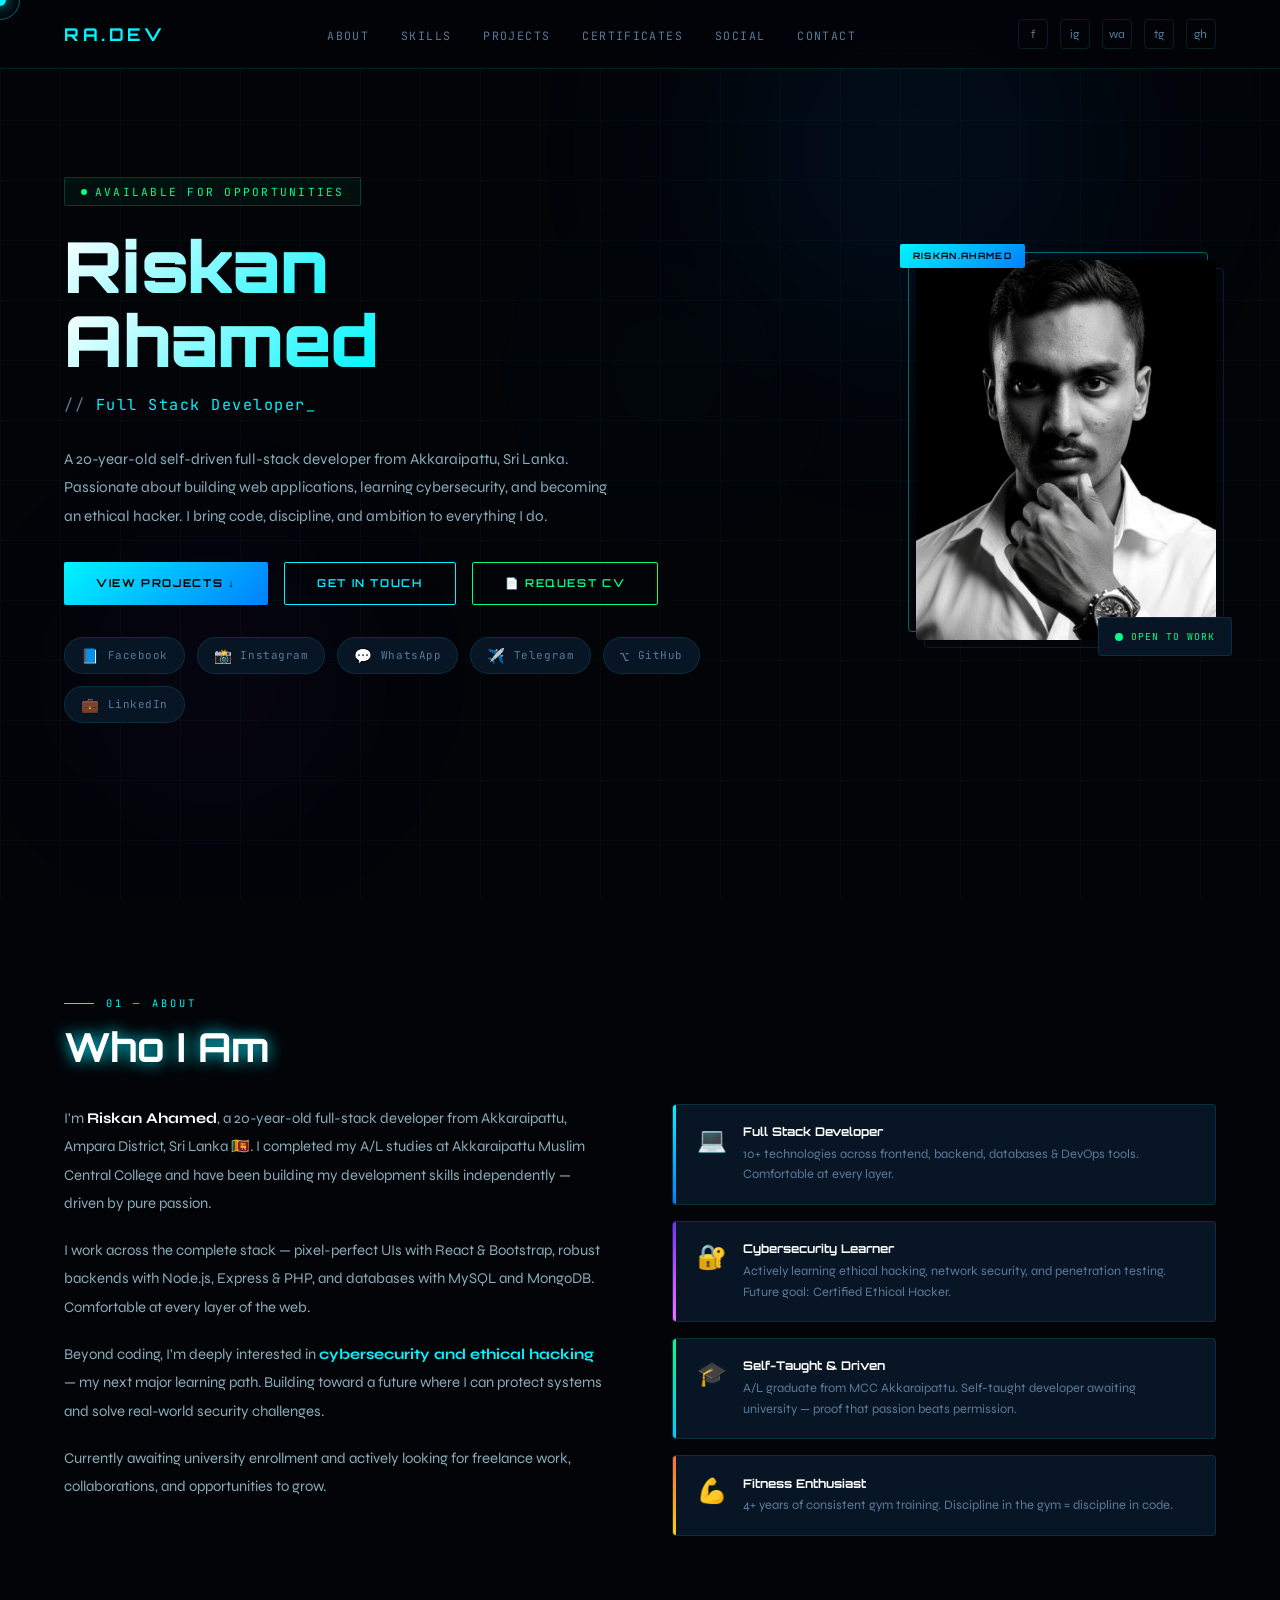
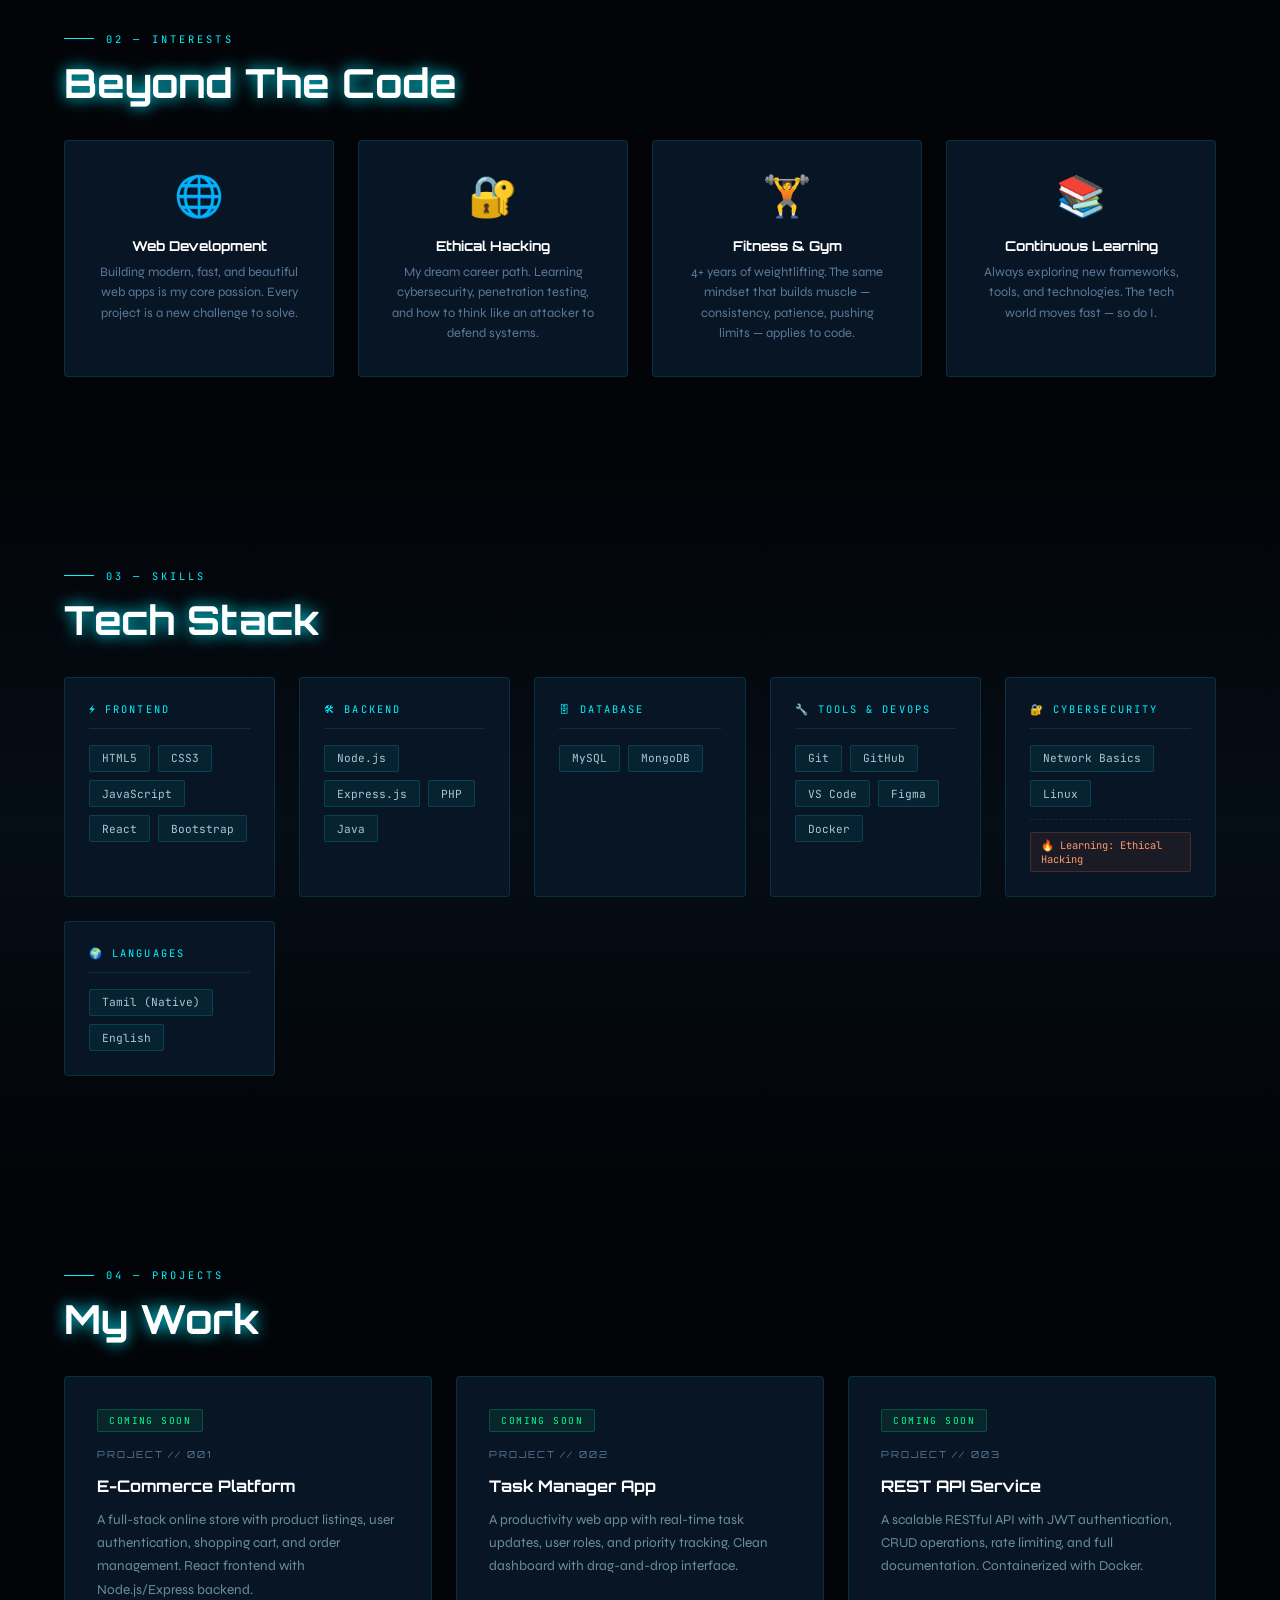
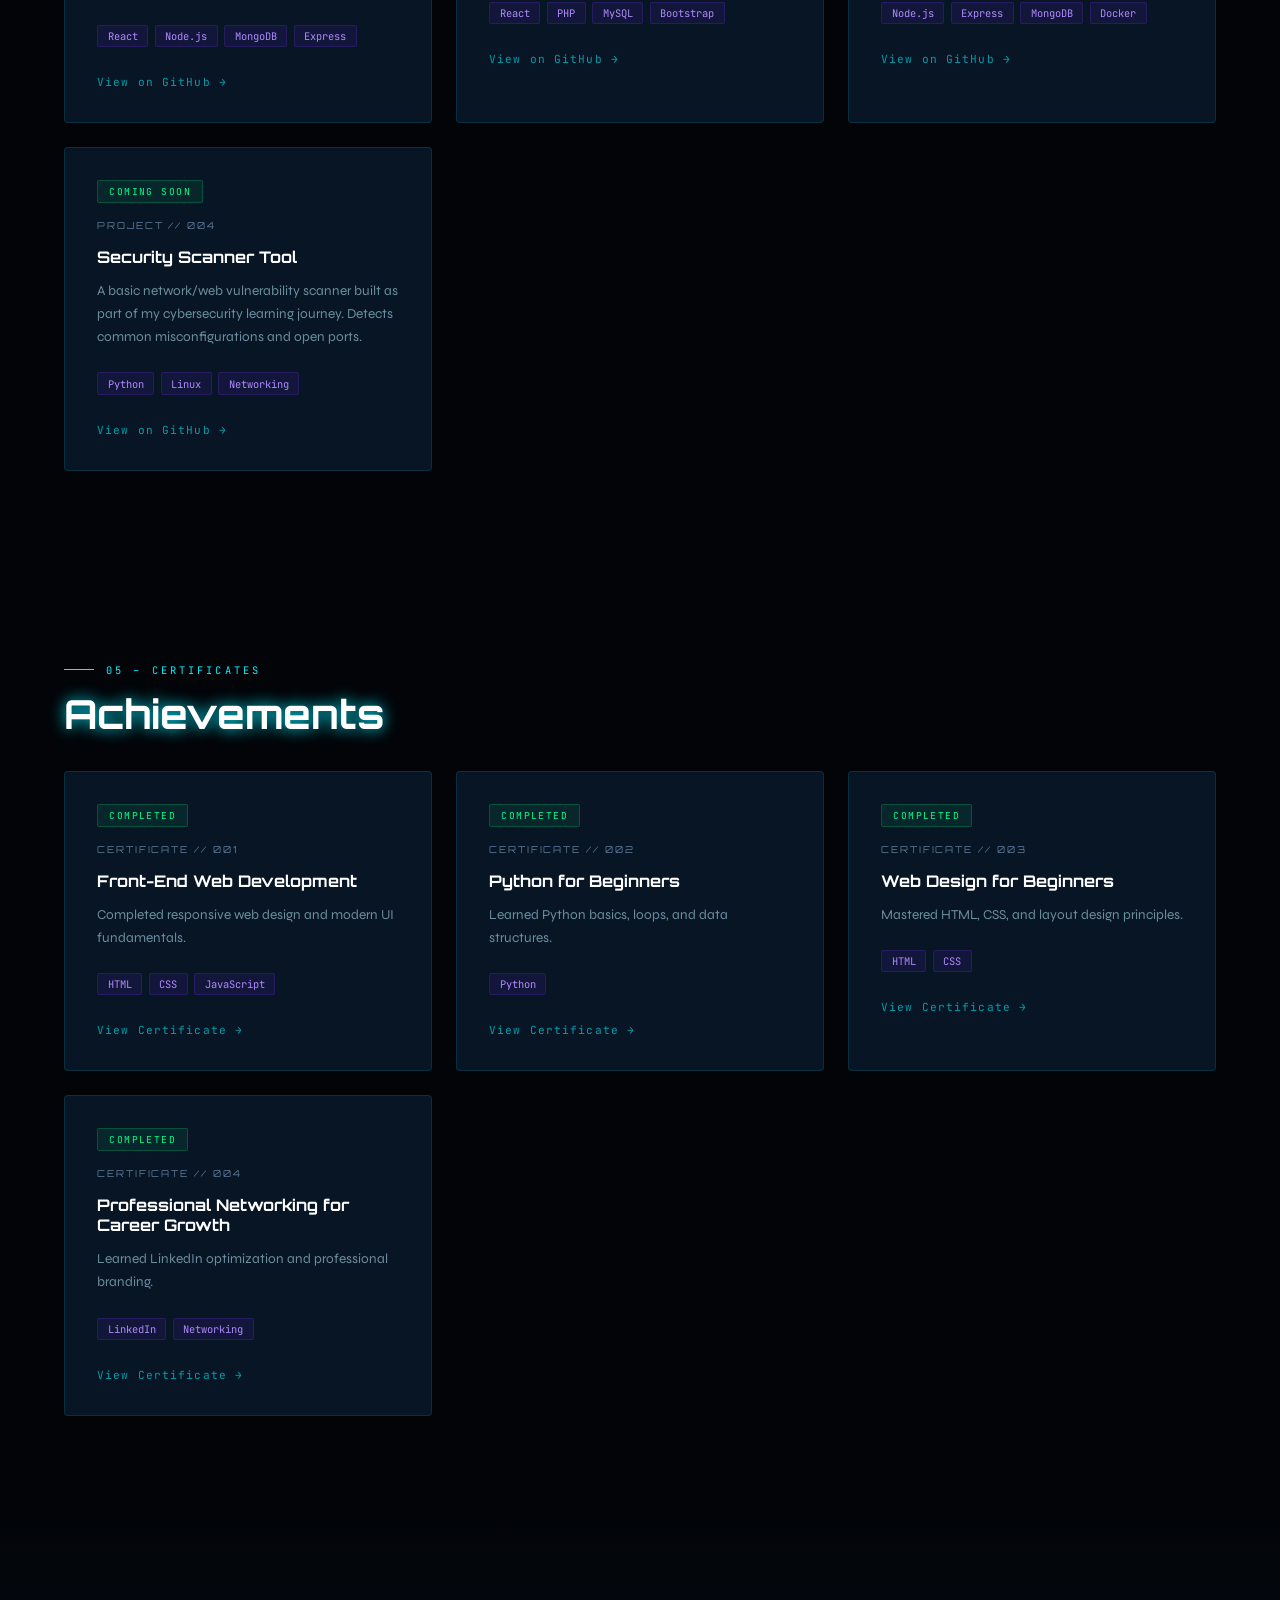
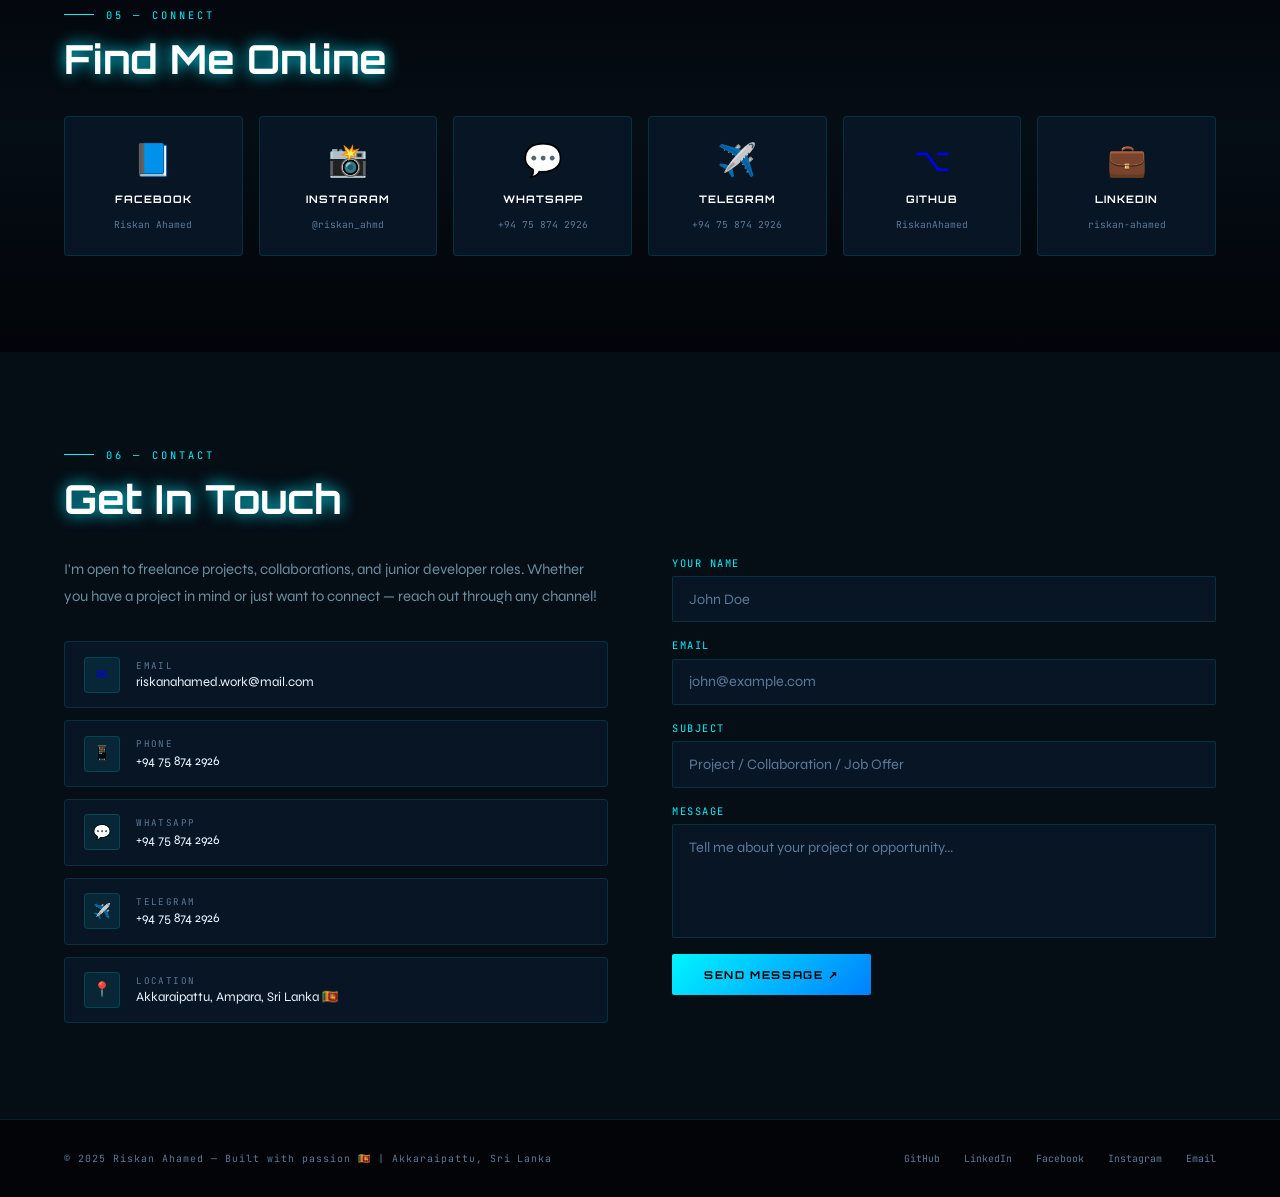
==== index.html @ 85d4217f "Update index.html" ====
<!DOCTYPE html>
<html lang="en">
<head>
  <meta charset="UTF-8" />
  <meta name="viewport" content="width=device-width, initial-scale=1.0" />
  <meta name="description" content="Riskan Ahamed — Junior Full Stack Developer from Akkaraipattu, Sri Lanka. React, Node.js, PHP, MySQL and more." />
  <meta name="keywords" content="Riskan Ahamed, Full Stack Developer, Sri Lanka, React, Node.js, Web Developer, Cybersecurity" />
  <meta property="og:title" content="Riskan Ahamed | Junior Software Developer" />
  <meta property="og:description" content="Full Stack Developer from Sri Lanka passionate about web apps and cybersecurity." />
  <title>Riskan Ahamed | Junior Software Developer</title>
  <link rel="stylesheet" href="style.css" />
</head>
<body>

<div class="cursor" id="cursor"></div>
<div class="cursor-ring" id="cursorRing"></div>

<!-- ── NAV ── -->
<nav>
  <a href="#home" class="nav-logo">RA.DEV</a>
  <ul class="nav-links">
    <li><a href="#about">About</a></li>
    <li><a href="#skills">Skills</a></li>
    <li><a href="#projects">Projects</a></li>
   <li><a href="#certificates">Certificates</a></li>
    <li><a href="#social">Social</a></li>
    <li><a href="#contact">Contact</a></li>
  </ul>
  <div class="nav-social">
    <a href="https://www.facebook.com/share/18Yg5SNTf1/" target="_blank" title="Facebook">f</a>
    <a href="https://www.instagram.com/riskan_ahmd" target="_blank" title="Instagram">ig</a>
    <a href="https://wa.me/94758742926" target="_blank" title="WhatsApp">wa</a>
    <a href="https://t.me/+94758742926" target="_blank" title="Telegram">tg</a>
    <a href="https://github.com/RiskanAhamed" target="_blank" title="GitHub">gh</a>
  </div>
</nav>

<!-- ── HERO ── -->
<section class="hero" id="home">
  <div class="hero-bg-orb orb1"></div>
  <div class="hero-bg-orb orb2"></div>
  <div class="hero-bg-orb orb3"></div>
  <div class="hero-layout">
    <div class="hero-content">
      <div class="hero-tag">Available for opportunities</div>
      <h1>
        <span class="name-line">Riskan</span>
        <span class="name-line">Ahamed</span>
      </h1>
      <p class="hero-role" id="heroRole"></p>
      <p class="hero-bio">
        A 20-year-old self-driven full-stack developer from Akkaraipattu, Sri Lanka.
        Passionate about building web applications, learning cybersecurity, and becoming
        an ethical hacker. I bring code, discipline, and ambition to everything I do.
      </p>
      <div class="hero-cta">
        <a href="#projects" class="btn-primary">View Projects ↓</a>
        <a href="#contact" class="btn-ghost">Get In Touch</a>
        <a href="mailto:riskanahamed.work@mail.com" class="btn-ghost" style="border-color:var(--green);color:var(--green);">📄 Request CV</a>
      </div>
      <div class="hero-socials">
        <a href="https://www.facebook.com/share/18Yg5SNTf1/" target="_blank" class="social-pill"><span class="s-icon">📘</span> Facebook</a>
        <a href="https://www.instagram.com/riskan_ahmd" target="_blank" class="social-pill"><span class="s-icon">📸</span> Instagram</a>
        <a href="https://wa.me/94758742926" target="_blank" class="social-pill"><span class="s-icon">💬</span> WhatsApp</a>
        <a href="https://t.me/+94758742926" target="_blank" class="social-pill"><span class="s-icon">✈️</span> Telegram</a>
        <a href="https://github.com/RiskanAhamed" target="_blank" class="social-pill"><span class="s-icon">⌥</span> GitHub</a>
        <a href="https://www.linkedin.com/in/riskan-ahamed" target="_blank" class="social-pill"><span class="s-icon">💼</span> LinkedIn</a>
      </div>
    </div>
    <div class="hero-photo-wrap">
      <div class="photo-frame">
        <div class="photo-glow"></div>
        <div class="photo-border"></div>
        <div class="photo-border2"></div>
        <div class="photo-tag">RISKAN.AHAMED</div>
        <img src="[data-uri]" alt="Riskan Ahamed" />
        <div class="photo-badge">
          <div class="photo-badge-dot"></div>
          <div class="photo-badge-text">OPEN TO WORK</div>
        </div>
      </div>
    </div>
  </div>
</section>

<!-- ── ABOUT ── -->
<section id="about">
  <div class="section-label">01 — About</div>
  <h2 class="section-title">Who I Am</h2>
  <div class="about-grid">
    <div class="about-text fade-up">
      <p>I'm <strong style="color:#fff;">Riskan Ahamed</strong>, a 20-year-old full-stack developer from Akkaraipattu, Ampara District, Sri Lanka 🇱🇰. I completed my A/L studies at Akkaraipattu Muslim Central College and have been building my development skills independently — driven by pure passion.</p>
      <p>I work across the complete stack — pixel-perfect UIs with React &amp; Bootstrap, robust backends with Node.js, Express &amp; PHP, and databases with MySQL and MongoDB. Comfortable at every layer of the web.</p>
      <p>Beyond coding, I'm deeply interested in <strong style="color:var(--cyan);">cybersecurity and ethical hacking</strong> — my next major learning path. Building toward a future where I can protect systems and solve real-world security challenges.</p>
      <p>Currently awaiting university enrollment and actively looking for freelance work, collaborations, and opportunities to grow.</p>
    </div>
    <div class="about-highlights fade-up">
      <div class="highlight-card cyan">
        <div class="h-icon">💻</div>
        <div>
          <div class="h-title">Full Stack Developer</div>
          <div class="h-desc">10+ technologies across frontend, backend, databases &amp; DevOps tools. Comfortable at every layer.</div>
        </div>
      </div>
      <div class="highlight-card purple">
        <div class="h-icon">🔐</div>
        <div>
          <div class="h-title">Cybersecurity Learner</div>
          <div class="h-desc">Actively learning ethical hacking, network security, and penetration testing. Future goal: Certified Ethical Hacker.</div>
        </div>
      </div>
      <div class="highlight-card green">
        <div class="h-icon">🎓</div>
        <div>
          <div class="h-title">Self-Taught &amp; Driven</div>
          <div class="h-desc">A/L graduate from MCC Akkaraipattu. Self-taught developer awaiting university — proof that passion beats permission.</div>
        </div>
      </div>
      <div class="highlight-card orange">
        <div class="h-icon">💪</div>
        <div>
          <div class="h-title">Fitness Enthusiast</div>
          <div class="h-desc">4+ years of consistent gym training. Discipline in the gym = discipline in code.</div>
        </div>
      </div>
    </div>
  </div>
</section>

<!-- ── INTERESTS ── -->
<section id="interests" style="padding-top:0;">
  <div class="section-label">02 — Interests</div>
  <h2 class="section-title">Beyond The Code</h2>
  <div class="interests-grid">
    <div class="interest-card fade-up">
      <span class="interest-icon">🌐</span>
      <div class="interest-title">Web Development</div>
      <div class="interest-desc">Building modern, fast, and beautiful web apps is my core passion. Every project is a new challenge to solve.</div>
    </div>
    <div class="interest-card fade-up">
      <span class="interest-icon">🔐</span>
      <div class="interest-title">Ethical Hacking</div>
      <div class="interest-desc">My dream career path. Learning cybersecurity, penetration testing, and how to think like an attacker to defend systems.</div>
    </div>
    <div class="interest-card fade-up">
      <span class="interest-icon">🏋️</span>
      <div class="interest-title">Fitness &amp; Gym</div>
      <div class="interest-desc">4+ years of weightlifting. The same mindset that builds muscle — consistency, patience, pushing limits — applies to code.</div>
    </div>
    <div class="interest-card fade-up">
      <span class="interest-icon">📚</span>
      <div class="interest-title">Continuous Learning</div>
      <div class="interest-desc">Always exploring new frameworks, tools, and technologies. The tech world moves fast — so do I.</div>
    </div>
  </div>
</section>

<!-- ── SKILLS ── -->
<section id="skills" class="skills-bg">
  <div class="section-label">03 — Skills</div>
  <h2 class="section-title">Tech Stack</h2>
  <div class="skills-grid">
    <div class="skill-category fade-up">
      <div class="skill-cat-title">⚡ Frontend</div>
      <div class="skill-tags">
        <span class="skill-tag">HTML5</span><span class="skill-tag">CSS3</span>
        <span class="skill-tag">JavaScript</span><span class="skill-tag">React</span>
        <span class="skill-tag">Bootstrap</span>
      </div>
    </div>
    <div class="skill-category fade-up">
      <div class="skill-cat-title">🛠 Backend</div>
      <div class="skill-tags">
        <span class="skill-tag">Node.js</span><span class="skill-tag">Express.js</span>
        <span class="skill-tag">PHP</span><span class="skill-tag">Java</span>
      </div>
    </div>
    <div class="skill-category fade-up">
      <div class="skill-cat-title">🗄 Database</div>
      <div class="skill-tags">
        <span class="skill-tag">MySQL</span><span class="skill-tag">MongoDB</span>
      </div>
    </div>
    <div class="skill-category fade-up">
      <div class="skill-cat-title">🔧 Tools &amp; DevOps</div>
      <div class="skill-tags">
        <span class="skill-tag">Git</span><span class="skill-tag">GitHub</span>
        <span class="skill-tag">VS Code</span><span class="skill-tag">Figma</span>
        <span class="skill-tag">Docker</span>
      </div>
    </div>
    <div class="skill-category fade-up">
      <div class="skill-cat-title">🔐 Cybersecurity</div>
      <div class="skill-tags">
        <span class="skill-tag">Network Basics</span><span class="skill-tag">Linux</span>
      </div>
      <div class="skill-learning">
        <span class="learning-tag">🔥 Learning: Ethical Hacking</span>
      </div>
    </div>
    <div class="skill-category fade-up">
      <div class="skill-cat-title">🌍 Languages</div>
      <div class="skill-tags">
        <span class="skill-tag">Tamil (Native)</span>
        <span class="skill-tag">English</span>
      </div>
    </div>
  </div>
</section>

<!-- ── PROJECTS ── -->
<section id="projects">
  <div class="section-label">04 — Projects</div>
  <h2 class="section-title">My Work</h2>
  <div class="projects-grid">
    <div class="project-card fade-up">
      <div class="coming-badge">COMING SOON</div>
      <div class="project-num">PROJECT // 001</div>
      <div class="project-title">E-Commerce Platform</div>
      <p class="project-desc">A full-stack online store with product listings, user authentication, shopping cart, and order management. React frontend with Node.js/Express backend.</p>
      <div class="project-stack">
        <span class="stack-tag">React</span><span class="stack-tag">Node.js</span>
        <span class="stack-tag">MongoDB</span><span class="stack-tag">Express</span>
      </div>
      <a href="https://github.com/RiskanAhamed" class="project-link" target="_blank">View on GitHub →</a>
    </div>
    <div class="project-card fade-up">
      <div class="coming-badge">COMING SOON</div>
      <div class="project-num">PROJECT // 002</div>
      <div class="project-title">Task Manager App</div>
      <p class="project-desc">A productivity web app with real-time task updates, user roles, and priority tracking. Clean dashboard with drag-and-drop interface.</p>
      <div class="project-stack">
        <span class="stack-tag">React</span><span class="stack-tag">PHP</span>
        <span class="stack-tag">MySQL</span><span class="stack-tag">Bootstrap</span>
      </div>
      <a href="https://github.com/RiskanAhamed" class="project-link" target="_blank">View on GitHub →</a>
    </div>
    <div class="project-card fade-up">
      <div class="coming-badge">COMING SOON</div>
      <div class="project-num">PROJECT // 003</div>
      <div class="project-title">REST API Service</div>
      <p class="project-desc">A scalable RESTful API with JWT authentication, CRUD operations, rate limiting, and full documentation. Containerized with Docker.</p>
      <div class="project-stack">
        <span class="stack-tag">Node.js</span><span class="stack-tag">Express</span>
        <span class="stack-tag">MongoDB</span><span class="stack-tag">Docker</span>
      </div>
      <a href="https://github.com/RiskanAhamed" class="project-link" target="_blank">View on GitHub →</a>
    </div>
    <div class="project-card fade-up">
      <div class="coming-badge">COMING SOON</div>
      <div class="project-num">PROJECT // 004</div>
      <div class="project-title">Security Scanner Tool</div>
      <p class="project-desc">A basic network/web vulnerability scanner built as part of my cybersecurity learning journey. Detects common misconfigurations and open ports.</p>
      <div class="project-stack">
        <span class="stack-tag">Python</span><span class="stack-tag">Linux</span>
        <span class="stack-tag">Networking</span>
      </div>
      <a href="https://github.com/RiskanAhamed" class="project-link" target="_blank">View on GitHub →</a>
    </div>
  </div>
</section>

<!-- CERTIFICATES -->
<section id="certificates">
  <div class="section-label">05 – Certificates</div>
  <h2 class="section-title">Achievements</h2>

  <div class="projects-grid">
    <div class="project-card fade-up">
      <div class="coming-badge">COMPLETED</div>
      <div class="project-num">CERTIFICATE // 001</div>
      <div class="project-title">Front-End Web Development</div>
      <p class="project-desc">Completed responsive web design and modern UI fundamentals.</p>
      <div class="project-stack">
        <span class="stack-tag">HTML</span>
        <span class="stack-tag">CSS</span>
        <span class="stack-tag">JavaScript</span>
      </div>
      <a href="certificates/Front-End_Web_Development_E-Certificate_page-0001.jpg" class="project-link" target="_blank">View Certificate →</a>
    </div>

    <div class="project-card fade-up">
      <div class="coming-badge">COMPLETED</div>
      <div class="project-num">CERTIFICATE // 002</div>
      <div class="project-title">Python for Beginners</div>
      <p class="project-desc">Learned Python basics, loops, and data structures.</p>
      <div class="project-stack">
        <span class="stack-tag">Python</span>
      </div>
      <a href="certificates/Python_for_Beginners_E-Certificate_page-0001.jpg" class="project-link" target="_blank">View Certificate →</a>
    </div>

    <div class="project-card fade-up">
      <div class="coming-badge">COMPLETED</div>
      <div class="project-num">CERTIFICATE // 003</div>
      <div class="project-title">Web Design for Beginners</div>
      <p class="project-desc">Mastered HTML, CSS, and layout design principles.</p>
      <div class="project-stack">
        <span class="stack-tag">HTML</span>
        <span class="stack-tag">CSS</span>
      </div>
      <a href="certificates/Web_Design_for_Beginners_E-Certificate_page-0001.jpg" class="project-link" target="_blank">View Certificate →</a>
    </div>

    <div class="project-card fade-up">
      <div class="coming-badge">COMPLETED</div>
      <div class="project-num">CERTIFICATE // 004</div>
      <div class="project-title">Professional Networking for Career Growth</div>
      <p class="project-desc">Learned LinkedIn optimization and professional branding.</p>
      <div class="project-stack">
        <span class="stack-tag">LinkedIn</span>
        <span class="stack-tag">Networking</span>
      </div>
  <a href="certificates/Professional Networking for Career Growth (1)_page-0001.jpg" target="_blank" class="project-link">View Certificate →</a>
    </div>
  </div>
</section>

<!-- ── SOCIAL ── -->
<section id="social" class="skills-bg">
  <div class="section-label">05 — Connect</div>
  <h2 class="section-title">Find Me Online</h2>
  <div class="social-section-grid">
    <a href="https://www.facebook.com/share/18Yg5SNTf1/" target="_blank" class="social-big-card fb fade-up">
      <div class="s-big-icon">📘</div>
      <div class="s-name">FACEBOOK</div>
      <div class="s-handle">Riskan Ahamed</div>
    </a>
    <a href="https://www.instagram.com/riskan_ahmd" target="_blank" class="social-big-card ig fade-up">
      <div class="s-big-icon">📸</div>
      <div class="s-name">INSTAGRAM</div>
      <div class="s-handle">@riskan_ahmd</div>
    </a>
    <a href="https://wa.me/94758742926" target="_blank" class="social-big-card wa fade-up">
      <div class="s-big-icon">💬</div>
      <div class="s-name">WHATSAPP</div>
      <div class="s-handle">+94 75 874 2926</div>
    </a>
    <a href="https://t.me/+94758742926" target="_blank" class="social-big-card tg fade-up">
      <div class="s-big-icon">✈️</div>
      <div class="s-name">TELEGRAM</div>
      <div class="s-handle">+94 75 874 2926</div>
    </a>
    <a href="https://github.com/RiskanAhamed" target="_blank" class="social-big-card gh fade-up">
      <div class="s-big-icon">⌥</div>
      <div class="s-name">GITHUB</div>
      <div class="s-handle">RiskanAhamed</div>
    </a>
    <a href="https://www.linkedin.com/in/riskan-ahamed" target="_blank" class="social-big-card li fade-up">
      <div class="s-big-icon">💼</div>
      <div class="s-name">LINKEDIN</div>
      <div class="s-handle">riskan-ahamed</div>
    </a>
  </div>
</section>

<!-- ── CONTACT ── -->
<section id="contact" class="contact-bg">
  <div class="section-label">06 — Contact</div>
  <h2 class="section-title">Get In Touch</h2>
  <div class="contact-grid">
    <div class="contact-info">
      <p>I'm open to freelance projects, collaborations, and junior developer roles. Whether you have a project in mind or just want to connect — reach out through any channel!</p>
      <div class="contact-items">
        <a href="mailto:riskanahamed.work@mail.com" class="contact-item">
          <div class="contact-icon">✉</div>
          <div class="contact-detail">
            <div class="contact-label">Email</div>
            <div class="contact-value">riskanahamed.work@mail.com</div>
          </div>
        </a>
        <a href="tel:+94758742926" class="contact-item">
          <div class="contact-icon">📱</div>
          <div class="contact-detail">
            <div class="contact-label">Phone</div>
            <div class="contact-value">+94 75 874 2926</div>
          </div>
        </a>
        <a href="https://wa.me/94758742926" target="_blank" class="contact-item">
          <div class="contact-icon">💬</div>
          <div class="contact-detail">
            <div class="contact-label">WhatsApp</div>
            <div class="contact-value">+94 75 874 2926</div>
          </div>
        </a>
        <a href="https://t.me/+94758742926" target="_blank" class="contact-item">
          <div class="contact-icon">✈️</div>
          <div class="contact-detail">
            <div class="contact-label">Telegram</div>
            <div class="contact-value">+94 75 874 2926</div>
          </div>
        </a>
        <div class="contact-item" style="cursor:default;">
          <div class="contact-icon">📍</div>
          <div class="contact-detail">
            <div class="contact-label">Location</div>
            <div class="contact-value">Akkaraipattu, Ampara, Sri Lanka 🇱🇰</div>
          </div>
        </div>
      </div>
    </div>
    <div>
      <div class="contact-form">
        <div class="form-group">
          <label class="form-label">Your Name</label>
          <input class="form-input" type="text" placeholder="John Doe" />
        </div>
        <div class="form-group">
          <label class="form-label">Email</label>
          <input class="form-input" type="email" placeholder="john@example.com" />
        </div>
        <div class="form-group">
          <label class="form-label">Subject</label>
          <input class="form-input" type="text" placeholder="Project / Collaboration / Job Offer" />
        </div>
        <div class="form-group">
          <label class="form-label">Message</label>
          <textarea class="form-textarea" rows="5" placeholder="Tell me about your project or opportunity..."></textarea>
        </div>
        <a href="mailto:riskanahamed.work@mail.com" class="btn-primary" style="width:fit-content;">Send Message ↗</a>
      </div>
    </div>
  </div>
</section>

<footer>
  <p>© 2025 Riskan Ahamed — Built with passion 🇱🇰 | Akkaraipattu, Sri Lanka</p>
  <div class="footer-links">
    <a href="https://github.com/RiskanAhamed" target="_blank">GitHub</a>
    <a href="https://www.linkedin.com/in/riskan-ahamed" target="_blank">LinkedIn</a>
    <a href="https://www.facebook.com/share/18Yg5SNTf1/" target="_blank">Facebook</a>
    <a href="https://www.instagram.com/riskan_ahmd" target="_blank">Instagram</a>
    <a href="mailto:riskanahamed.work@mail.com">Email</a>
  </div>
</footer>

<script src="script.js"></script>
</body>
</html>
---- style.css ----
@import url('https://fonts.googleapis.com/css2?family=Orbitron:wght@400;600;700;900&family=Syne:wght@300;400;500;600&family=JetBrains+Mono:wght@300;400;500&display=swap');

:root {
  --bg: #020408;
  --bg2: #050d15;
  --surface: #081525;
  --surface2: #0c1e30;
  --cyan: #00f5ff;
  --blue: #0080ff;
  --purple: #7b2fff;
  --green: #00ff88;
  --orange: #ff6b35;
  --text: #e8f4ff;
  --muted: #5a7a9a;
  --border: rgba(0,245,255,0.12);
  --glow: 0 0 30px rgba(0,245,255,0.15);
}

*, *::before, *::after { margin: 0; padding: 0; box-sizing: border-box; }
html { scroll-behavior: smooth; }
body {
  background: var(--bg);
  color: var(--text);
  font-family: 'Syne', sans-serif;
  overflow-x: hidden;
  cursor: none;
}

/* ── CURSOR ── */
.cursor {
  position: fixed; width: 12px; height: 12px;
  background: var(--cyan); border-radius: 50%;
  pointer-events: none; z-index: 9999;
  transform: translate(-50%,-50%);
  box-shadow: 0 0 15px var(--cyan);
  transition: transform 0.1s;
}
.cursor-ring {
  position: fixed; width: 40px; height: 40px;
  border: 1px solid rgba(0,245,255,0.4); border-radius: 50%;
  pointer-events: none; z-index: 9998;
  transform: translate(-50%,-50%);
  transition: all 0.15s ease;
}

/* ── GRID BACKGROUND ── */
body::before {
  content: ''; position: fixed; inset: 0;
  background-image:
    linear-gradient(rgba(0,245,255,0.03) 1px, transparent 1px),
    linear-gradient(90deg, rgba(0,245,255,0.03) 1px, transparent 1px);
  background-size: 60px 60px;
  pointer-events: none; z-index: 0;
}

/* ── NAV ── */
nav {
  position: fixed; top: 0; left: 0; right: 0; z-index: 100;
  display: flex; justify-content: space-between; align-items: center;
  padding: 1.2rem 4rem;
  background: rgba(2,4,8,0.9);
  backdrop-filter: blur(20px);
  border-bottom: 1px solid var(--border);
}
.nav-logo {
  font-family: 'Orbitron', monospace; font-size: 1.1rem; font-weight: 700;
  color: var(--cyan); letter-spacing: 0.2em; text-decoration: none;
}
.nav-links { display: flex; gap: 2rem; list-style: none; }
.nav-links a {
  font-family: 'JetBrains Mono', monospace; font-size: 0.72rem;
  color: var(--muted); text-decoration: none;
  letter-spacing: 0.12em; text-transform: uppercase;
  transition: color 0.3s; position: relative;
}
.nav-links a::after {
  content: ''; position: absolute; bottom: -4px; left: 0;
  width: 0; height: 1px; background: var(--cyan); transition: width 0.3s;
}
.nav-links a:hover { color: var(--cyan); }
.nav-links a:hover::after { width: 100%; }
.nav-social { display: flex; gap: 0.75rem; align-items: center; }
.nav-social a {
  width: 30px; height: 30px; border: 1px solid var(--border); border-radius: 4px;
  display: flex; align-items: center; justify-content: center;
  text-decoration: none; font-size: 0.75rem; color: var(--muted); transition: all 0.3s;
}
.nav-social a:hover {
  border-color: var(--cyan); color: var(--cyan);
  box-shadow: 0 0 12px rgba(0,245,255,0.2);
}

/* ── HERO ── */
.hero {
  min-height: 100vh; display: flex; align-items: center;
  padding: 0 4rem; position: relative; overflow: hidden;
}
.hero-bg-orb {
  position: absolute; border-radius: 50%;
  filter: blur(80px); pointer-events: none;
}
.orb1 {
  width: 600px; height: 600px;
  background: radial-gradient(circle, rgba(0,128,255,0.1), transparent 70%);
  top: -150px; right: 5%; animation: orbFloat 8s ease-in-out infinite;
}
.orb2 {
  width: 350px; height: 350px;
  background: radial-gradient(circle, rgba(123,47,255,0.08), transparent 70%);
  bottom: 5%; left: 3%; animation: orbFloat 10s ease-in-out infinite reverse;
}
.orb3 {
  width: 200px; height: 200px;
  background: radial-gradient(circle, rgba(0,245,255,0.06), transparent 70%);
  top: 30%; right: 40%; animation: orbFloat 12s ease-in-out infinite;
}
@keyframes orbFloat {
  0%, 100% { transform: translateY(0); }
  50% { transform: translateY(-30px); }
}
.hero-layout {
  display: grid; grid-template-columns: 1fr auto;
  gap: 4rem; align-items: center; width: 100%; position: relative; z-index: 1;
}
.hero-content { max-width: 680px; }
.hero-tag {
  display: inline-flex; align-items: center; gap: 0.5rem;
  font-family: 'JetBrains Mono', monospace; font-size: 0.7rem;
  color: var(--green); letter-spacing: 0.2em; text-transform: uppercase;
  margin-bottom: 1.5rem; padding: 0.4rem 1rem;
  border: 1px solid rgba(0,255,136,0.2); border-radius: 2px;
  background: rgba(0,255,136,0.05);
}
.hero-tag::before {
  content: ''; width: 6px; height: 6px;
  background: var(--green); border-radius: 50%;
  animation: blink 1.5s infinite;
}
@keyframes blink { 0%, 100% { opacity: 1; } 50% { opacity: 0; } }
.hero h1 {
  font-family: 'Orbitron', monospace;
  font-size: clamp(2.5rem, 5.5vw, 4.5rem);
  font-weight: 900; line-height: 1.05; margin-bottom: 0.5rem;
}
.hero h1 .name-line {
  display: block;
  background: linear-gradient(135deg, #fff 0%, var(--cyan) 50%, var(--blue) 100%);
  -webkit-background-clip: text; -webkit-text-fill-color: transparent;
  background-clip: text;
}
.hero-role {
  font-family: 'JetBrains Mono', monospace; font-size: 0.95rem;
  color: var(--cyan); margin: 1rem 0 1.8rem;
  letter-spacing: 0.1em; min-height: 1.5em;
}
.hero-bio {
  font-size: 0.95rem; line-height: 1.85; color: #8aabb8;
  max-width: 560px; margin-bottom: 2rem;
}
.hero-cta { display: flex; gap: 1rem; flex-wrap: wrap; margin-bottom: 2rem; }

/* ── BUTTONS ── */
.btn-primary {
  display: inline-flex; align-items: center; gap: 0.5rem;
  padding: 0.85rem 2rem;
  background: linear-gradient(135deg, var(--cyan), var(--blue));
  color: #000; font-family: 'Orbitron', monospace;
  font-size: 0.68rem; font-weight: 700;
  letter-spacing: 0.15em; text-transform: uppercase;
  text-decoration: none; border-radius: 2px;
  transition: all 0.3s; border: none; cursor: none;
}
.btn-primary:hover {
  box-shadow: 0 0 40px rgba(0,245,255,0.4); transform: translateY(-2px);
}
.btn-ghost {
  display: inline-flex; align-items: center; gap: 0.5rem;
  padding: 0.85rem 2rem; background: transparent;
  color: var(--cyan); font-family: 'Orbitron', monospace;
  font-size: 0.68rem; font-weight: 600;
  letter-spacing: 0.15em; text-transform: uppercase;
  text-decoration: none; border: 1px solid var(--cyan);
  border-radius: 2px; transition: all 0.3s;
}
.btn-ghost:hover {
  background: rgba(0,245,255,0.08);
  box-shadow: 0 0 25px rgba(0,245,255,0.2); transform: translateY(-2px);
}

/* ── SOCIAL PILLS ── */
.hero-socials { display: flex; gap: 0.75rem; flex-wrap: wrap; }
.social-pill {
  display: inline-flex; align-items: center; gap: 0.5rem;
  padding: 0.5rem 1rem; background: var(--surface);
  border: 1px solid var(--border); border-radius: 20px;
  text-decoration: none; font-family: 'JetBrains Mono', monospace;
  font-size: 0.68rem; color: var(--muted);
  transition: all 0.3s; letter-spacing: 0.05em;
}
.social-pill:hover {
  border-color: var(--cyan); color: var(--cyan);
  transform: translateY(-2px); box-shadow: 0 8px 25px rgba(0,245,255,0.1);
}
.social-pill .s-icon { font-size: 0.9rem; }

/* ── PHOTO ── */
.hero-photo-wrap { position: relative; flex-shrink: 0; }
.photo-frame { position: relative; width: 300px; height: 380px; }
.photo-frame img {
  width: 100%; height: 100%; object-fit: cover; object-position: top;
  border-radius: 4px; position: relative; z-index: 2;
  filter: contrast(1.05) brightness(1.02);
}
.photo-border {
  position: absolute; top: -8px; left: -8px; right: 8px; bottom: 8px;
  border: 1px solid var(--cyan); border-radius: 4px; z-index: 1; opacity: 0.4;
}
.photo-border2 {
  position: absolute; top: 8px; left: 8px; right: -8px; bottom: -8px;
  border: 1px solid var(--blue); border-radius: 4px; z-index: 1; opacity: 0.2;
}
.photo-glow {
  position: absolute; inset: -20px;
  background: radial-gradient(ellipse, rgba(0,245,255,0.08), transparent 70%);
  border-radius: 50%; z-index: 0;
}
.photo-badge {
  position: absolute; bottom: -16px; right: -16px; z-index: 3;
  background: var(--surface); border: 1px solid var(--border);
  border-radius: 4px; padding: 0.75rem 1rem;
  display: flex; align-items: center; gap: 0.5rem;
}
.photo-badge-dot {
  width: 8px; height: 8px; background: var(--green);
  border-radius: 50%; animation: blink 1.5s infinite;
}
.photo-badge-text {
  font-family: 'JetBrains Mono', monospace; font-size: 0.6rem;
  color: var(--green); letter-spacing: 0.1em;
}
.photo-tag {
  position: absolute; top: -16px; left: -16px; z-index: 3;
  background: linear-gradient(135deg, var(--cyan), var(--blue));
  color: #000; font-family: 'Orbitron', monospace;
  font-size: 0.55rem; font-weight: 700;
  padding: 0.4rem 0.8rem; border-radius: 2px; letter-spacing: 0.15em;
}

/* ── SECTIONS ── */
section { position: relative; z-index: 1; padding: 6rem 4rem; }
.section-label {
  font-family: 'JetBrains Mono', monospace; font-size: 0.65rem;
  color: var(--cyan); letter-spacing: 0.3em; text-transform: uppercase;
  margin-bottom: 0.75rem; display: flex; align-items: center; gap: 0.75rem;
}
.section-label::before { content: ''; width: 30px; height: 1px; background: var(--cyan); }
.section-title {
  font-family: 'Orbitron', monospace;
  font-size: clamp(1.8rem, 3vw, 2.4rem);
  font-weight: 700; margin-bottom: 3rem; color: #fff;
}

/* ── ABOUT ── */
.about-grid { display: grid; grid-template-columns: 1fr 1fr; gap: 4rem; align-items: start; }
.about-text p { color: #8aabb8; line-height: 1.9; font-size: 0.93rem; margin-bottom: 1.2rem; }
.about-highlights { display: flex; flex-direction: column; gap: 1rem; }
.highlight-card {
  padding: 1.2rem 1.5rem; background: var(--surface);
  border: 1px solid var(--border); border-radius: 4px;
  display: flex; align-items: flex-start; gap: 1rem;
  transition: all 0.3s; position: relative; overflow: hidden;
}
.highlight-card::before {
  content: ''; position: absolute; top: 0; left: 0;
  width: 3px; height: 100%;
}
.highlight-card.cyan::before { background: linear-gradient(to bottom, var(--cyan), var(--blue)); }
.highlight-card.purple::before { background: linear-gradient(to bottom, var(--purple), #ff6bff); }
.highlight-card.green::before { background: linear-gradient(to bottom, var(--green), #00ccff); }
.highlight-card.orange::before { background: linear-gradient(to bottom, var(--orange), #ffcc00); }
.highlight-card:hover { border-color: rgba(0,245,255,0.25); transform: translateX(5px); }
.h-icon { font-size: 1.5rem; flex-shrink: 0; margin-top: 0.1rem; }
.h-title { font-family: 'Orbitron', monospace; font-size: 0.75rem; font-weight: 700; color: #fff; margin-bottom: 0.3rem; }
.h-desc { font-size: 0.8rem; color: var(--muted); line-height: 1.6; }

/* ── INTERESTS ── */
.interests-grid { display: grid; grid-template-columns: repeat(auto-fit, minmax(220px, 1fr)); gap: 1.5rem; }
.interest-card {
  background: var(--surface); border: 1px solid var(--border);
  border-radius: 4px; padding: 2rem; text-align: center;
  transition: all 0.3s; position: relative; overflow: hidden;
}
.interest-card::after {
  content: ''; position: absolute; inset: 0;
  background: linear-gradient(135deg, rgba(0,245,255,0.03), transparent);
  opacity: 0; transition: opacity 0.3s;
}
.interest-card:hover {
  border-color: rgba(0,245,255,0.3); transform: translateY(-6px);
  box-shadow: 0 20px 60px rgba(0,0,0,0.4);
}
.interest-card:hover::after { opacity: 1; }
.interest-icon { font-size: 2.5rem; margin-bottom: 1rem; display: block; }
.interest-title { font-family: 'Orbitron', monospace; font-size: 0.85rem; font-weight: 700; color: #fff; margin-bottom: 0.5rem; }
.interest-desc { font-size: 0.8rem; color: var(--muted); line-height: 1.6; }

/* ── SKILLS ── */
.skills-bg { background: linear-gradient(180deg, var(--bg) 0%, var(--bg2) 50%, var(--bg) 100%); }
.skills-grid { display: grid; grid-template-columns: repeat(auto-fit, minmax(200px, 1fr)); gap: 1.5rem; }
.skill-category {
  background: var(--surface); border: 1px solid var(--border);
  border-radius: 4px; padding: 1.5rem; transition: all 0.3s;
}
.skill-category:hover {
  border-color: rgba(0,245,255,0.3); transform: translateY(-5px);
  box-shadow: 0 20px 60px rgba(0,0,0,0.4), 0 0 30px rgba(0,245,255,0.08);
}
.skill-cat-title {
  font-family: 'JetBrains Mono', monospace; font-size: 0.65rem;
  color: var(--cyan); letter-spacing: 0.2em; text-transform: uppercase;
  margin-bottom: 1rem; padding-bottom: 0.75rem; border-bottom: 1px solid var(--border);
}
.skill-tags { display: flex; flex-wrap: wrap; gap: 0.5rem; }
.skill-tag {
  font-family: 'JetBrains Mono', monospace; font-size: 0.7rem;
  padding: 0.35rem 0.75rem;
  background: rgba(0,245,255,0.06); border: 1px solid rgba(0,245,255,0.15);
  border-radius: 2px; color: #a8c8d8; transition: all 0.2s;
}
.skill-tag:hover { background: rgba(0,245,255,0.12); color: var(--cyan); border-color: rgba(0,245,255,0.4); }
.skill-learning { margin-top: 0.75rem; padding-top: 0.75rem; border-top: 1px dashed rgba(0,245,255,0.1); }
.learning-tag {
  font-family: 'JetBrains Mono', monospace; font-size: 0.65rem;
  padding: 0.3rem 0.65rem;
  background: rgba(255,107,53,0.08); border: 1px solid rgba(255,107,53,0.2);
  border-radius: 2px; color: #ff9a6b;
  display: inline-flex; align-items: center; gap: 0.3rem;
}

/* --- CERTIFICATES --- */
.certificates-section {
  margin-top: 6rem;
  text-align: center;
}

.certificates-section h2 {
  font-size: 0.9rem;
  letter-spacing: 0.3em;
  color: var(--accent);
  text-transform: uppercase;
}

.section-title {
  font-size: 2.5rem;
  font-weight: 700;
  color: #fff;
  margin-bottom: 2rem;
  text-shadow: 0 0 15px #00eaff;
}

.certificates-grid {
  display: grid;
  grid-template-columns: repeat(auto-fit, minmax(280px, 1fr));
  gap: 1.5rem;
  justify-content: center;
}

.certificate-card {
  background: var(--surface);
  border: 1px solid var(--border);
  border-radius: 8px;
  padding: 1.5rem;
  transition: all 0.3s ease;
}

.certificate-card:hover {
  transform: translateY(-5px);
  box-shadow: 0 0 25px rgba(0, 245, 255, 0.3);
  border-color: rgba(0, 245, 255, 0.5);
}

.certificate-title {
  font-family: 'JetBrains Mono', monospace;
  font-size: 1rem;
  color: #00eaff;
  margin-bottom: 0.5rem;
}

.certificate-desc {
  font-size: 0.85rem;
  color: var(--muted);
  margin-bottom: 1rem;
}

.certificate-link {
  display: inline-block;
  padding: 0.6rem 1rem;
  background: rgba(0, 245, 255, 0.1);
  border: 1px solid rgba(0, 245, 255, 0.3);
  border-radius: 6px;
  color: #00eaff;
  text-decoration: none;
  font-weight: 600;
  transition: 0.3s;
}

.certificate-link:hover {
  background: #00eaff;
  color: #000;
  box-shadow: 0 0 15px #00eaff;
}



/* ── PROJECTS ── */
.projects-grid { display: grid; grid-template-columns: repeat(auto-fit, minmax(300px, 1fr)); gap: 1.5rem; }
.project-card {
  background: var(--surface); border: 1px solid var(--border);
  border-radius: 4px; padding: 2rem; transition: all 0.3s;
  position: relative; overflow: hidden;
}
.project-card::before {
  content: ''; position: absolute; top: 0; left: 0; right: 0; height: 2px;
  background: linear-gradient(90deg, var(--cyan), var(--blue), var(--purple));
  transform: scaleX(0); transform-origin: left; transition: transform 0.4s;
}
.project-card:hover {
  border-color: rgba(0,245,255,0.2); transform: translateY(-6px);
  box-shadow: 0 30px 80px rgba(0,0,0,0.5), 0 0 40px rgba(0,245,255,0.06);
}
.project-card:hover::before { transform: scaleX(1); }
.project-num { font-family: 'Orbitron', monospace; font-size: 0.6rem; color: var(--muted); letter-spacing: 0.2em; margin-bottom: 1rem; }
.project-title { font-family: 'Orbitron', monospace; font-size: 1rem; font-weight: 700; color: #fff; margin-bottom: 0.75rem; }
.project-desc { font-size: 0.85rem; color: #6a8fa0; line-height: 1.7; margin-bottom: 1.5rem; }
.project-stack { display: flex; flex-wrap: wrap; gap: 0.4rem; margin-bottom: 1.5rem; }
.stack-tag {
  font-family: 'JetBrains Mono', monospace; font-size: 0.65rem;
  padding: 0.2rem 0.6rem;
  background: rgba(123,47,255,0.1); border: 1px solid rgba(123,47,255,0.2);
  color: #b08aff; border-radius: 2px;
}
.project-link {
  font-family: 'JetBrains Mono', monospace; font-size: 0.7rem;
  color: var(--cyan); text-decoration: none; letter-spacing: 0.1em;
  display: inline-flex; align-items: center; gap: 0.4rem;
  transition: gap 0.2s; opacity: 0.6;
}
.project-link:hover { gap: 0.7rem; opacity: 1; }
.coming-badge {
  display: inline-block; font-family: 'JetBrains Mono', monospace; font-size: 0.6rem;
  padding: 0.25rem 0.7rem;
  background: rgba(0,255,136,0.08); border: 1px solid rgba(0,255,136,0.2);
  color: var(--green); border-radius: 2px; letter-spacing: 0.15em; margin-bottom: 1rem;
}

/* ── SOCIAL SECTION ── */
.social-section-grid { display: flex; gap: 1rem; flex-wrap: wrap; }
.social-big-card {
  flex: 1; min-width: 150px; background: var(--surface);
  border: 1px solid var(--border); border-radius: 4px; padding: 1.5rem;
  text-align: center; text-decoration: none; transition: all 0.3s;
  display: flex; flex-direction: column; align-items: center; gap: 0.75rem;
}
.social-big-card:hover { transform: translateY(-6px); border-color: rgba(0,245,255,0.3); box-shadow: 0 20px 50px rgba(0,0,0,0.4); }
.social-big-card .s-big-icon { font-size: 2rem; }
.social-big-card .s-name { font-family: 'Orbitron', monospace; font-size: 0.65rem; font-weight: 700; color: #fff; letter-spacing: 0.1em; }
.social-big-card .s-handle { font-family: 'JetBrains Mono', monospace; font-size: 0.6rem; color: var(--muted); }
.social-big-card.fb:hover { border-color: #1877f2; box-shadow: 0 20px 50px rgba(24,119,242,0.15); }
.social-big-card.ig:hover { border-color: #e1306c; box-shadow: 0 20px 50px rgba(225,48,108,0.15); }
.social-big-card.wa:hover { border-color: #25d366; box-shadow: 0 20px 50px rgba(37,211,102,0.15); }
.social-big-card.tg:hover { border-color: #229ed9; box-shadow: 0 20px 50px rgba(34,158,217,0.15); }
.social-big-card.gh:hover { border-color: #fff; box-shadow: 0 20px 50px rgba(255,255,255,0.1); }
.social-big-card.li:hover { border-color: #0077b5; box-shadow: 0 20px 50px rgba(0,119,181,0.15); }

/* ── CONTACT ── */
.contact-bg { background: var(--bg2); }
.contact-grid { display: grid; grid-template-columns: 1fr 1fr; gap: 4rem; align-items: start; }
.contact-info p { color: #6a8fa0; font-size: 0.93rem; line-height: 1.8; margin-bottom: 2rem; }
.contact-items { display: flex; flex-direction: column; gap: 0.75rem; }
.contact-item {
  display: flex; align-items: center; gap: 1rem;
  padding: 0.9rem 1.2rem; background: var(--surface);
  border: 1px solid var(--border); border-radius: 4px;
  text-decoration: none; transition: all 0.3s;
}
.contact-item:hover { border-color: rgba(0,245,255,0.3); transform: translateX(5px); box-shadow: var(--glow); }
.contact-icon {
  width: 36px; height: 36px; background: rgba(0,245,255,0.08);
  border: 1px solid rgba(0,245,255,0.15); border-radius: 4px;
  display: flex; align-items: center; justify-content: center;
  font-size: 0.9rem; flex-shrink: 0;
}
.contact-detail { flex: 1; }
.contact-label { font-family: 'JetBrains Mono', monospace; font-size: 0.58rem; color: var(--muted); letter-spacing: 0.15em; text-transform: uppercase; margin-bottom: 0.15rem; }
.contact-value { font-size: 0.82rem; color: var(--text); }
.contact-form { display: flex; flex-direction: column; gap: 1rem; }
.form-group { display: flex; flex-direction: column; gap: 0.4rem; }
.form-label { font-family: 'JetBrains Mono', monospace; font-size: 0.65rem; color: var(--cyan); letter-spacing: 0.15em; text-transform: uppercase; }
.form-input, .form-textarea {
  background: var(--surface); border: 1px solid var(--border); border-radius: 2px;
  padding: 0.85rem 1rem; color: var(--text);
  font-family: 'Syne', sans-serif; font-size: 0.9rem;
  outline: none; transition: all 0.3s; resize: none;
}
.form-input:focus, .form-textarea:focus {
  border-color: var(--cyan); box-shadow: 0 0 20px rgba(0,245,255,0.1);
  background: var(--surface2);
}
.form-input::placeholder, .form-textarea::placeholder { color: var(--muted); }

/* ── FOOTER ── */
footer {
  padding: 2rem 4rem; border-top: 1px solid var(--border);
  display: flex; justify-content: space-between; align-items: center;
  position: relative; z-index: 1;
}
footer p { font-family: 'JetBrains Mono', monospace; font-size: 0.62rem; color: var(--muted); letter-spacing: 0.1em; }
.footer-links { display: flex; gap: 1.5rem; }
.footer-links a { font-family: 'JetBrains Mono', monospace; font-size: 0.62rem; color: var(--muted); text-decoration: none; transition: color 0.3s; }
.footer-links a:hover { color: var(--cyan); }

/* ── ANIMATIONS ── */
.fade-up { opacity: 0; transform: translateY(30px); transition: all 0.7s ease; }
.fade-up.visible { opacity: 1; transform: translateY(0); }

/* ── RESPONSIVE ── */
@media (max-width: 1000px) {
  nav { padding: 1rem 1.5rem; }
  .nav-links, .nav-social { display: none; }
  section { padding: 4rem 1.5rem; }
  .hero { padding: 6rem 1.5rem 3rem; }
  .hero-layout { grid-template-columns: 1fr; gap: 2rem; }
  .hero-photo-wrap { display: flex; justify-content: center; }
  .photo-frame { width: 220px; height: 280px; }
  .about-grid, .contact-grid { grid-template-columns: 1fr; gap: 2rem; }
  footer { padding: 1.5rem; flex-direction: column; gap: 1rem; text-align: center; }
}
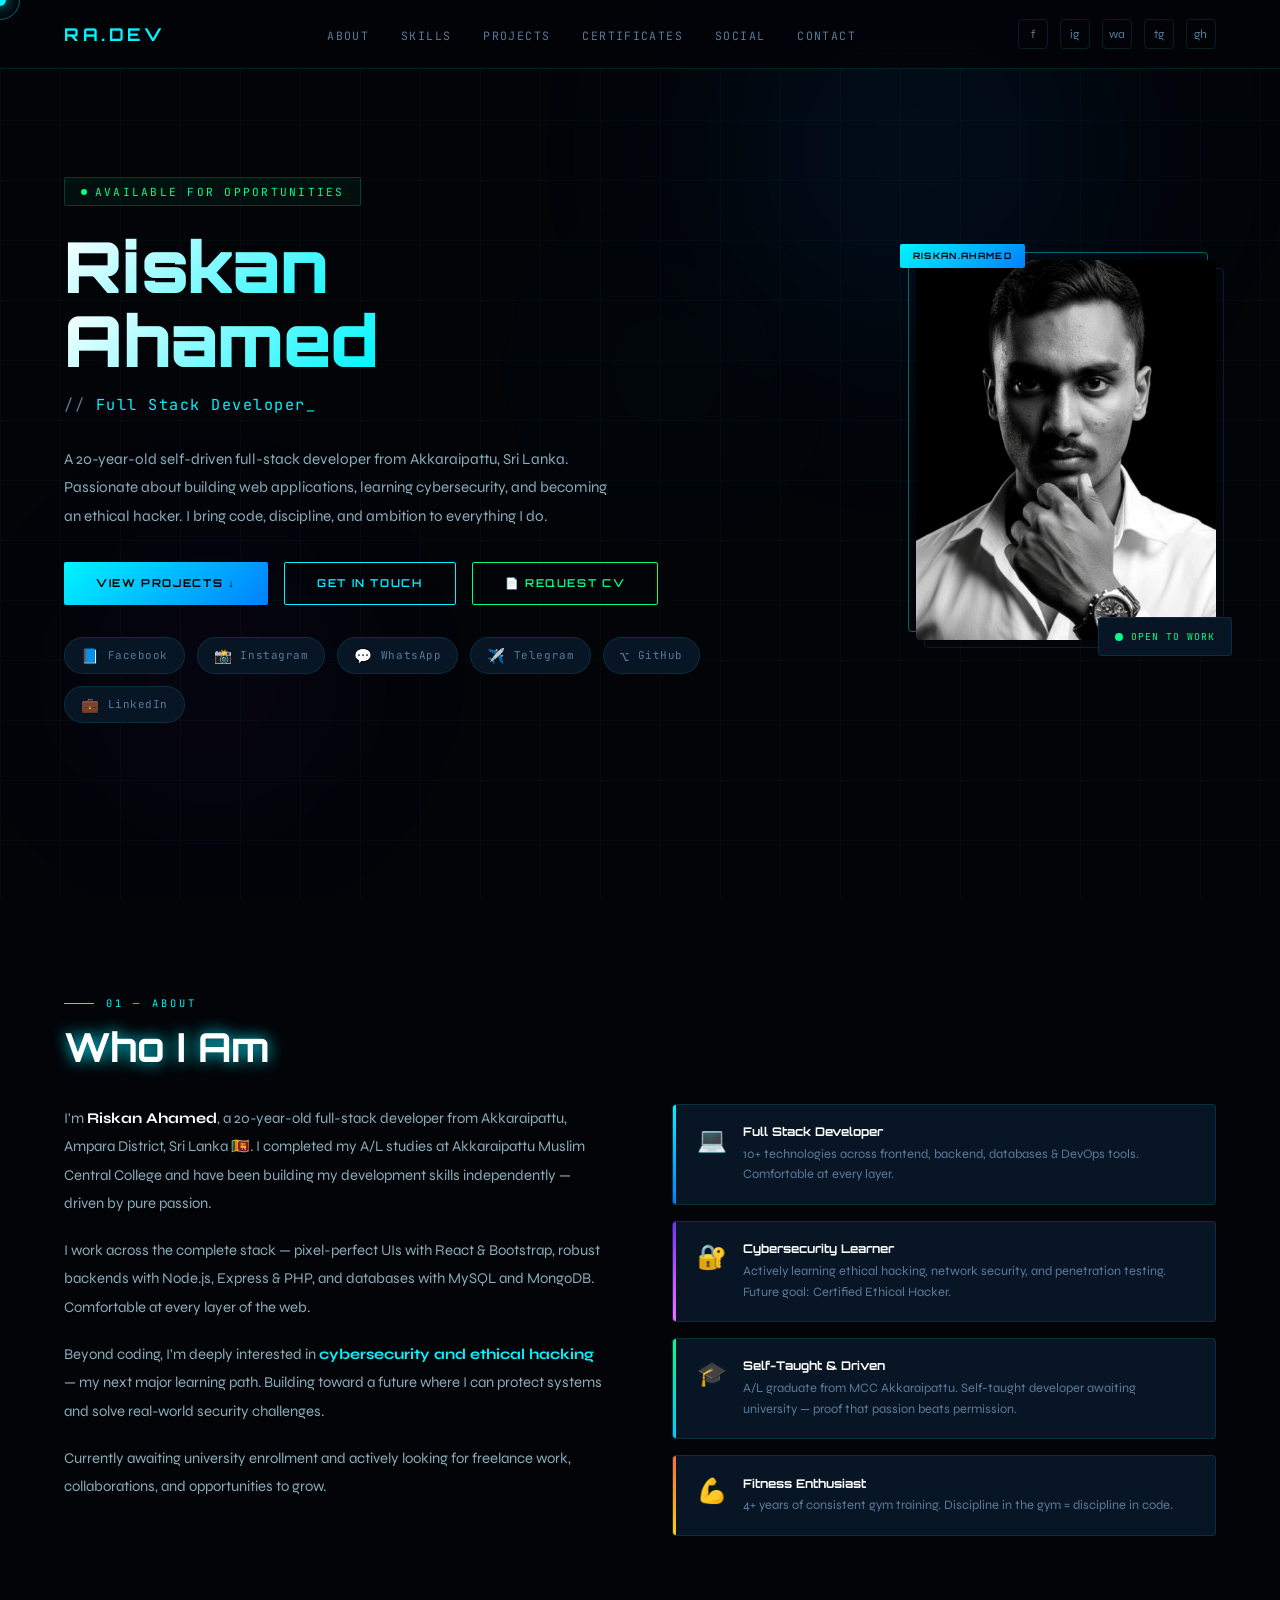
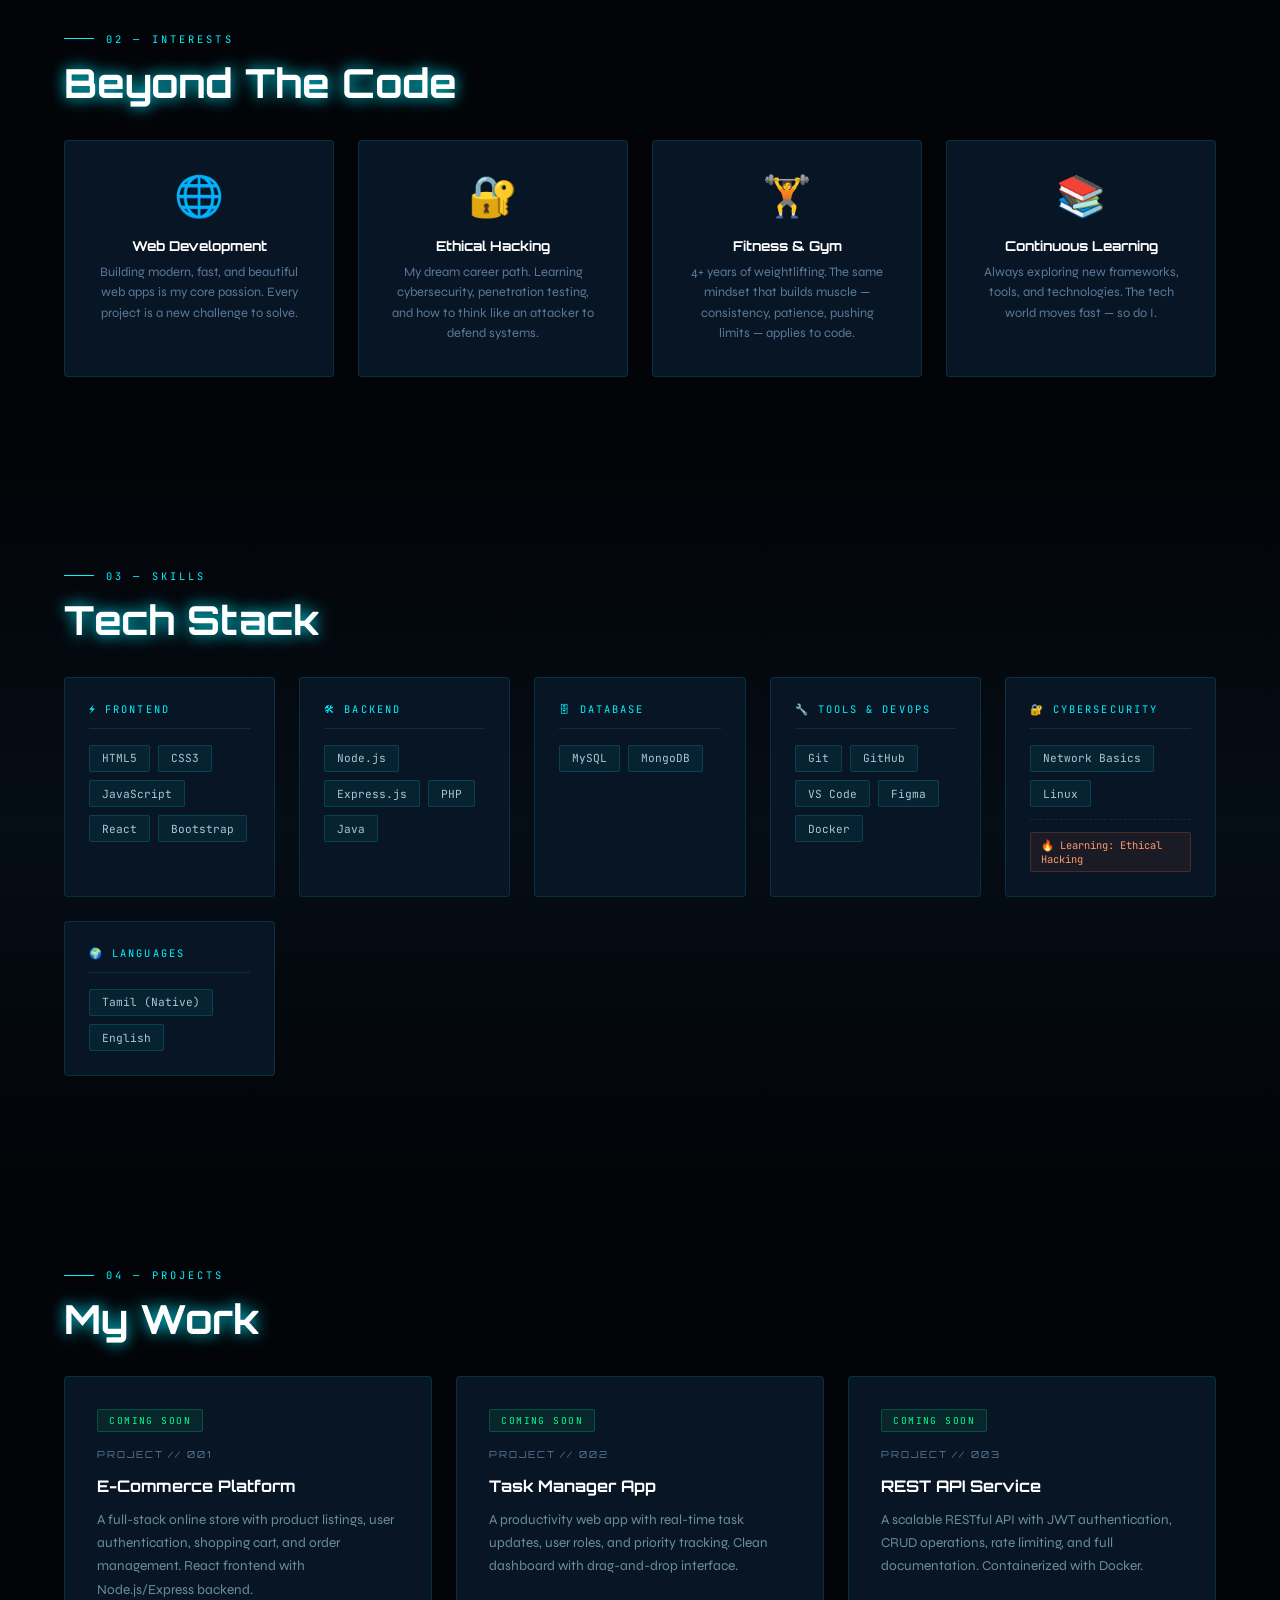
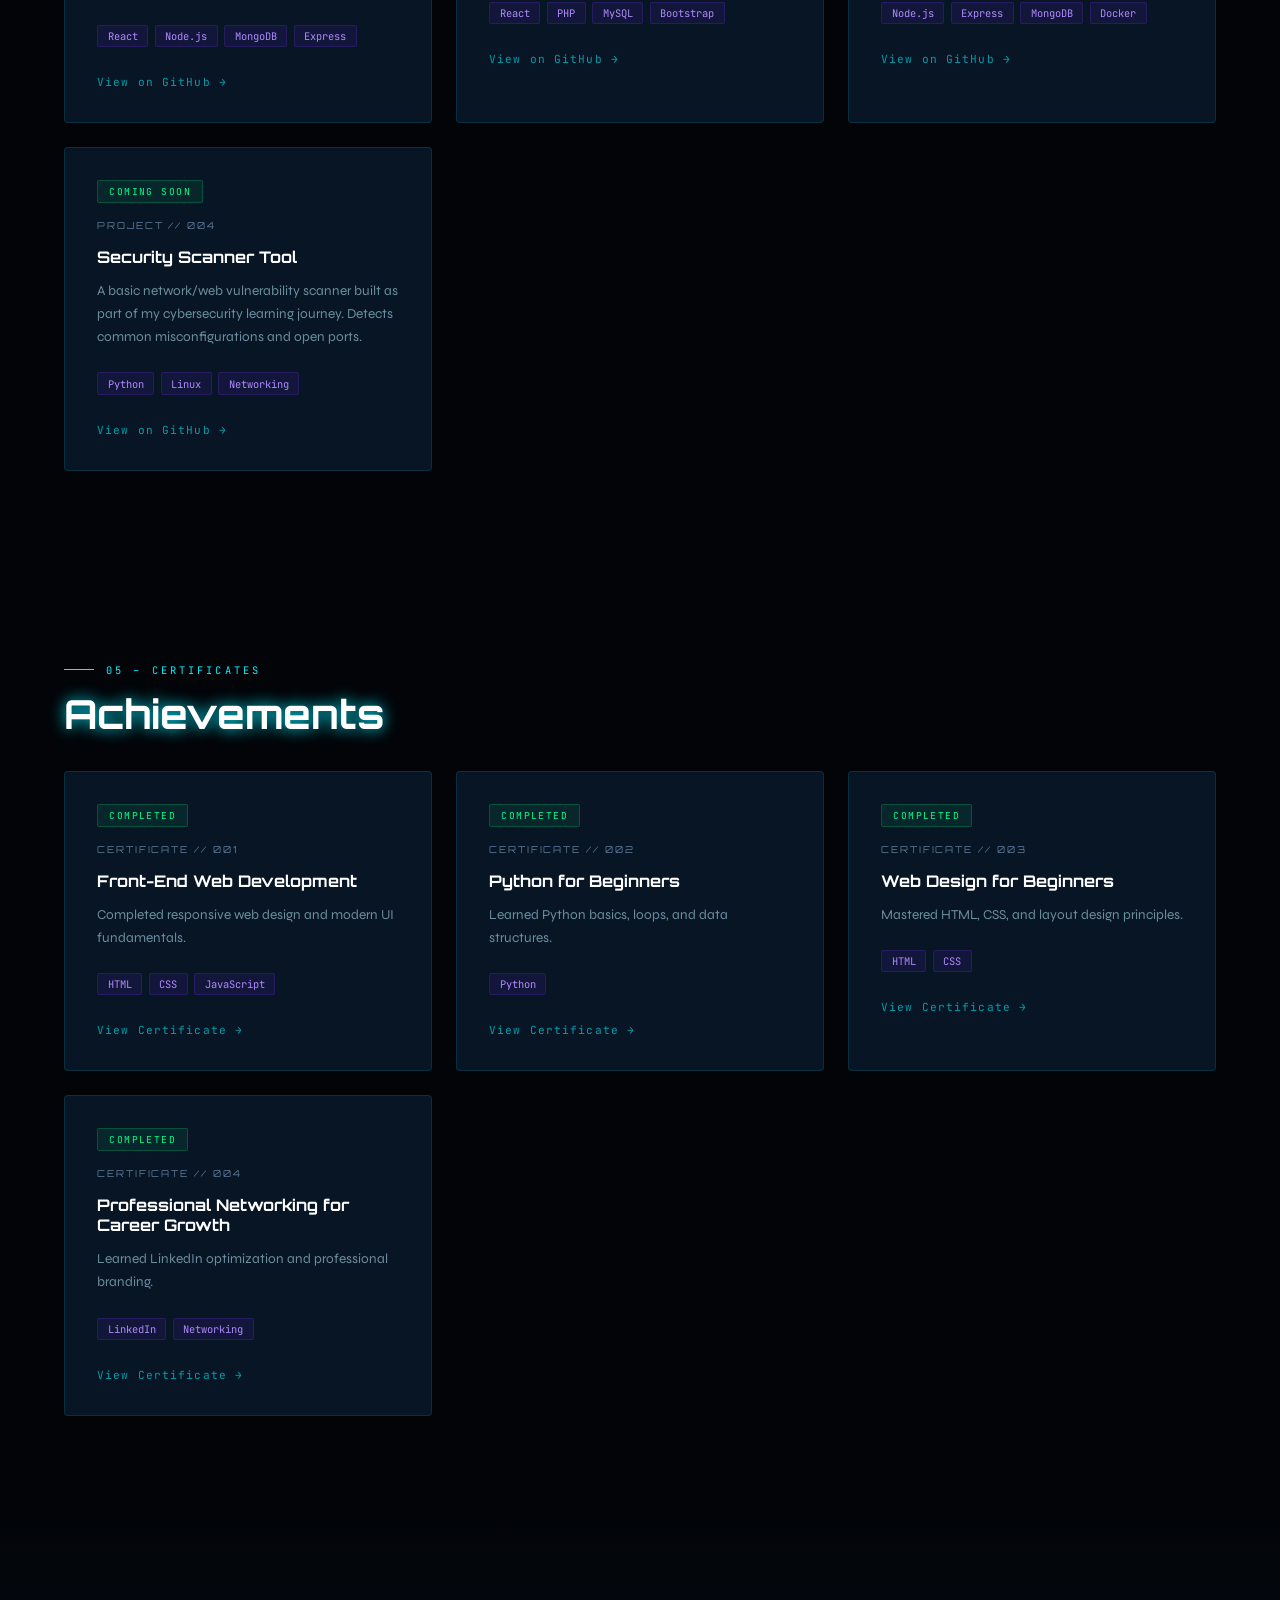
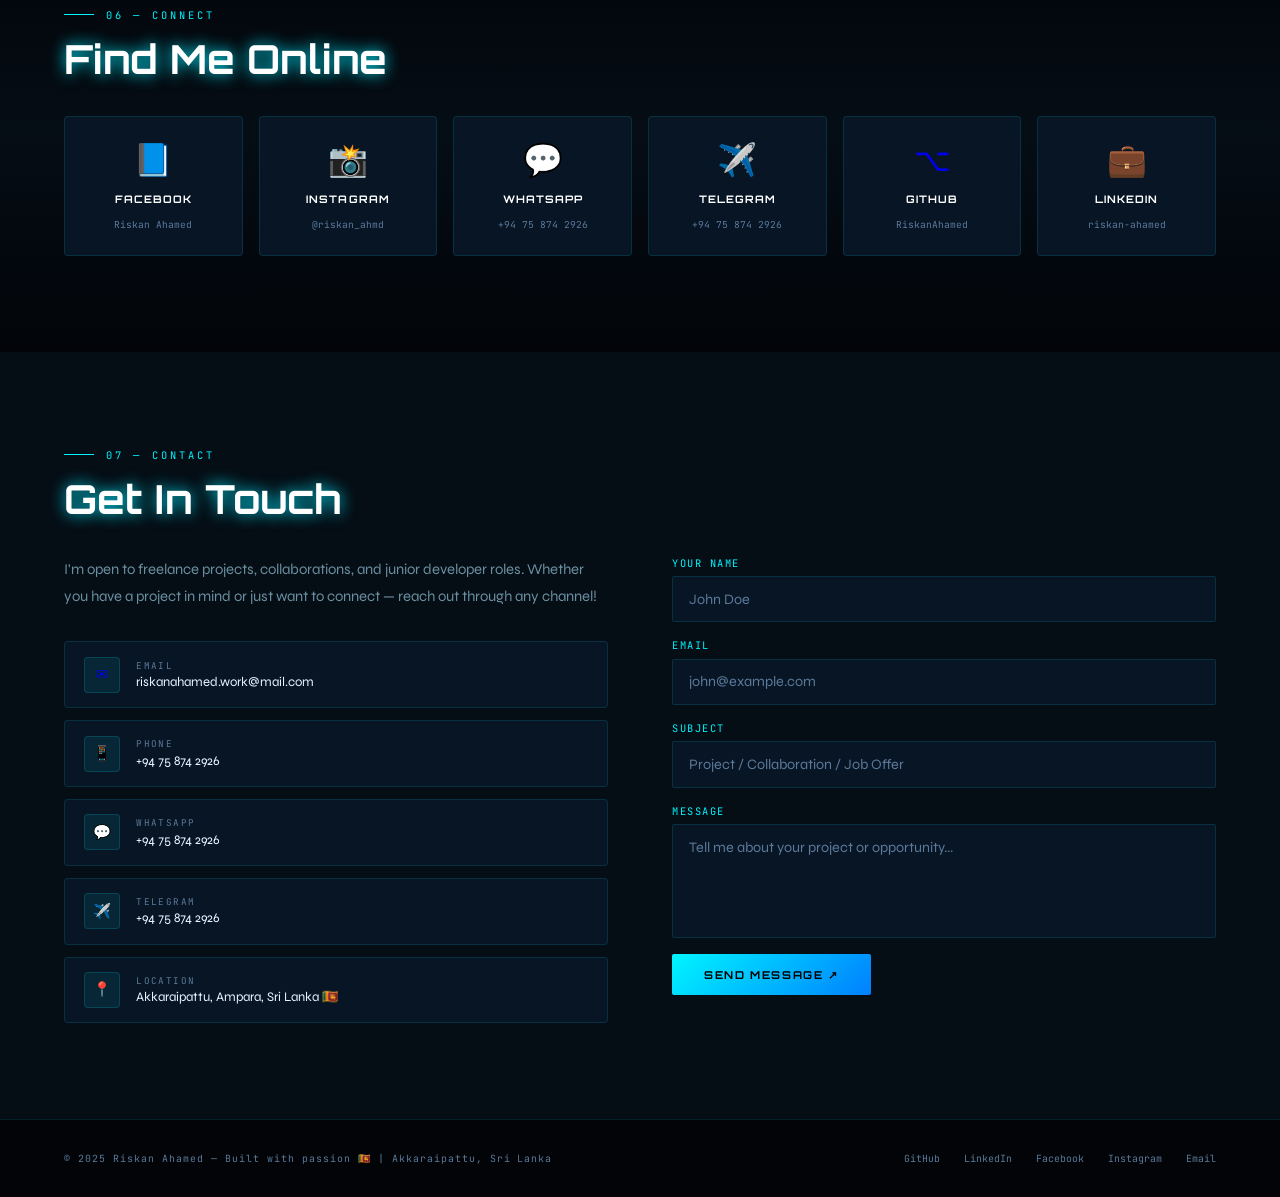
==== commit a7d9ef00: "Update section labels for social and contact sections" ====
--- a/index.html
+++ b/index.html
@@ -318,7 +318,7 @@
 
 <!-- ── SOCIAL ── -->
 <section id="social" class="skills-bg">
-  <div class="section-label">05 — Connect</div>
+  <div class="section-label">06 — Connect</div>
   <h2 class="section-title">Find Me Online</h2>
   <div class="social-section-grid">
     <a href="https://www.facebook.com/share/18Yg5SNTf1/" target="_blank" class="social-big-card fb fade-up">
@@ -356,7 +356,7 @@
 
 <!-- ── CONTACT ── -->
 <section id="contact" class="contact-bg">
-  <div class="section-label">06 — Contact</div>
+  <div class="section-label">07 — Contact</div>
   <h2 class="section-title">Get In Touch</h2>
   <div class="contact-grid">
     <div class="contact-info">
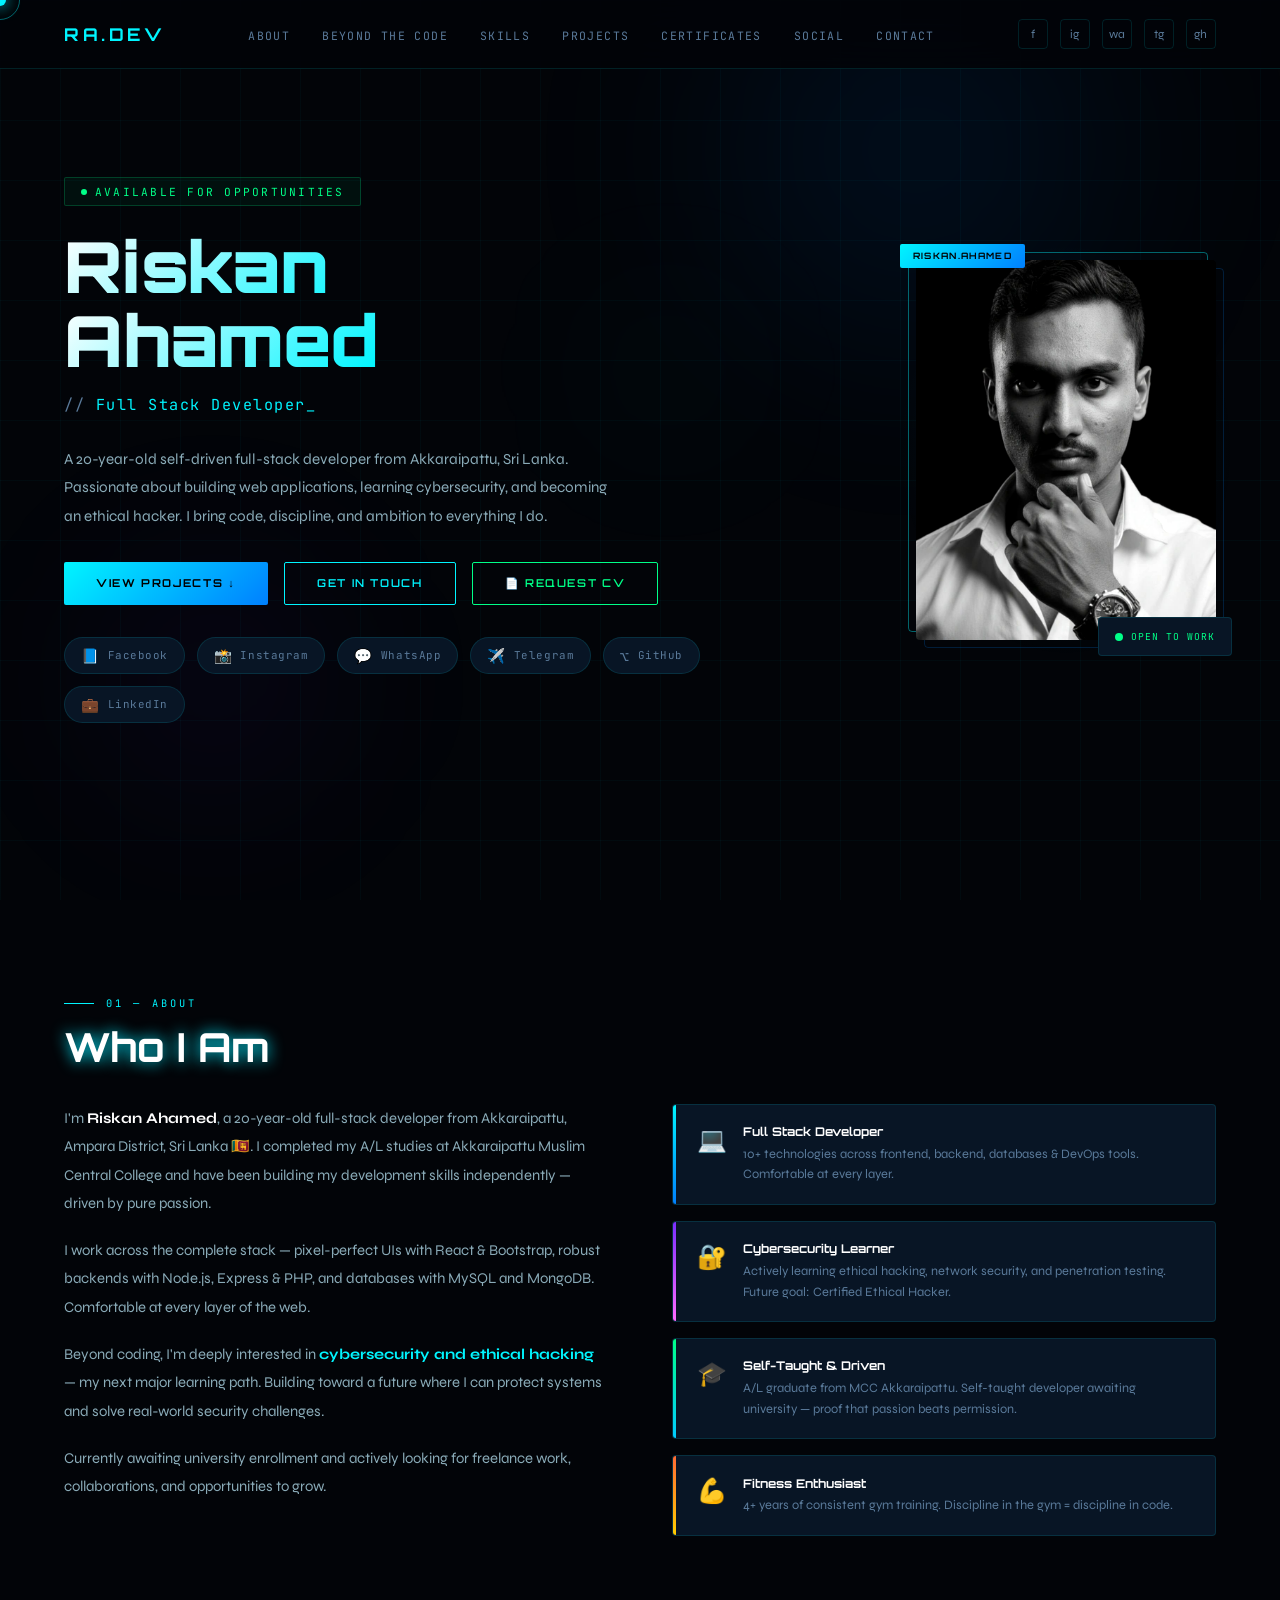
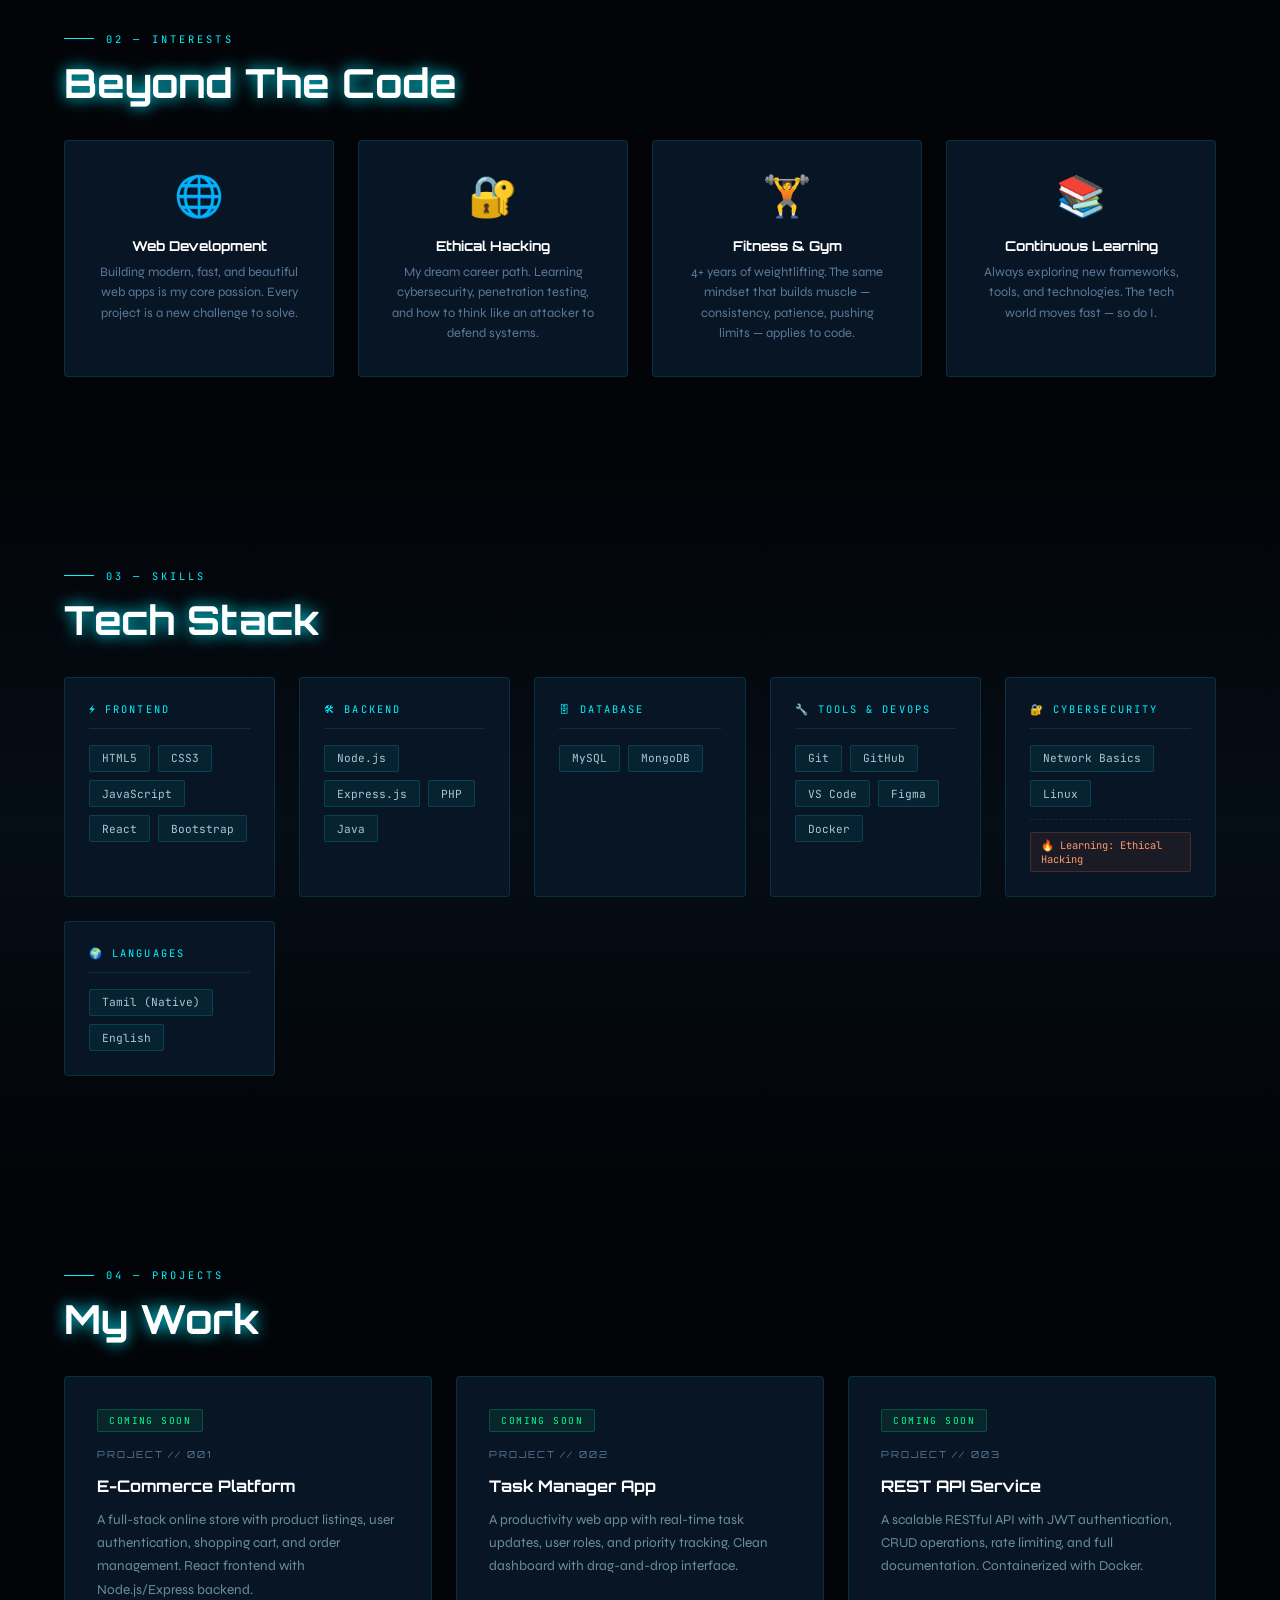
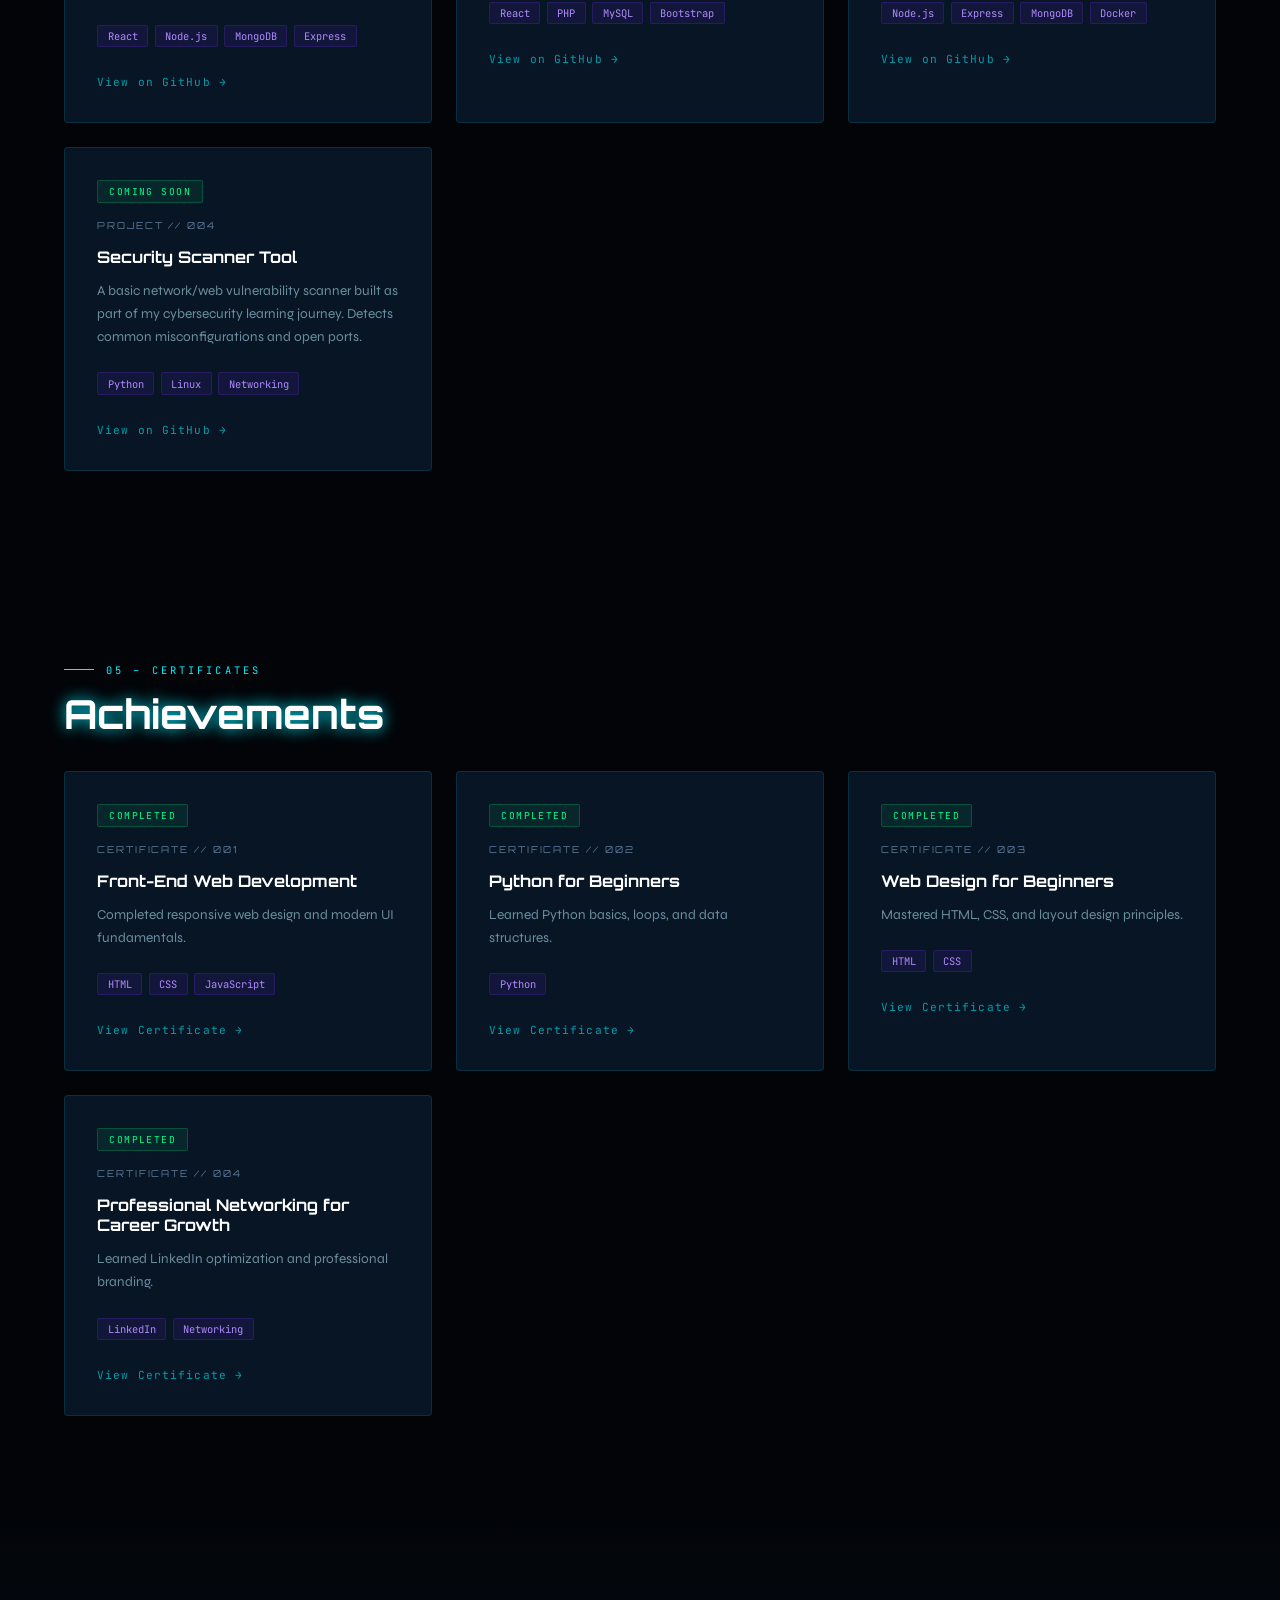
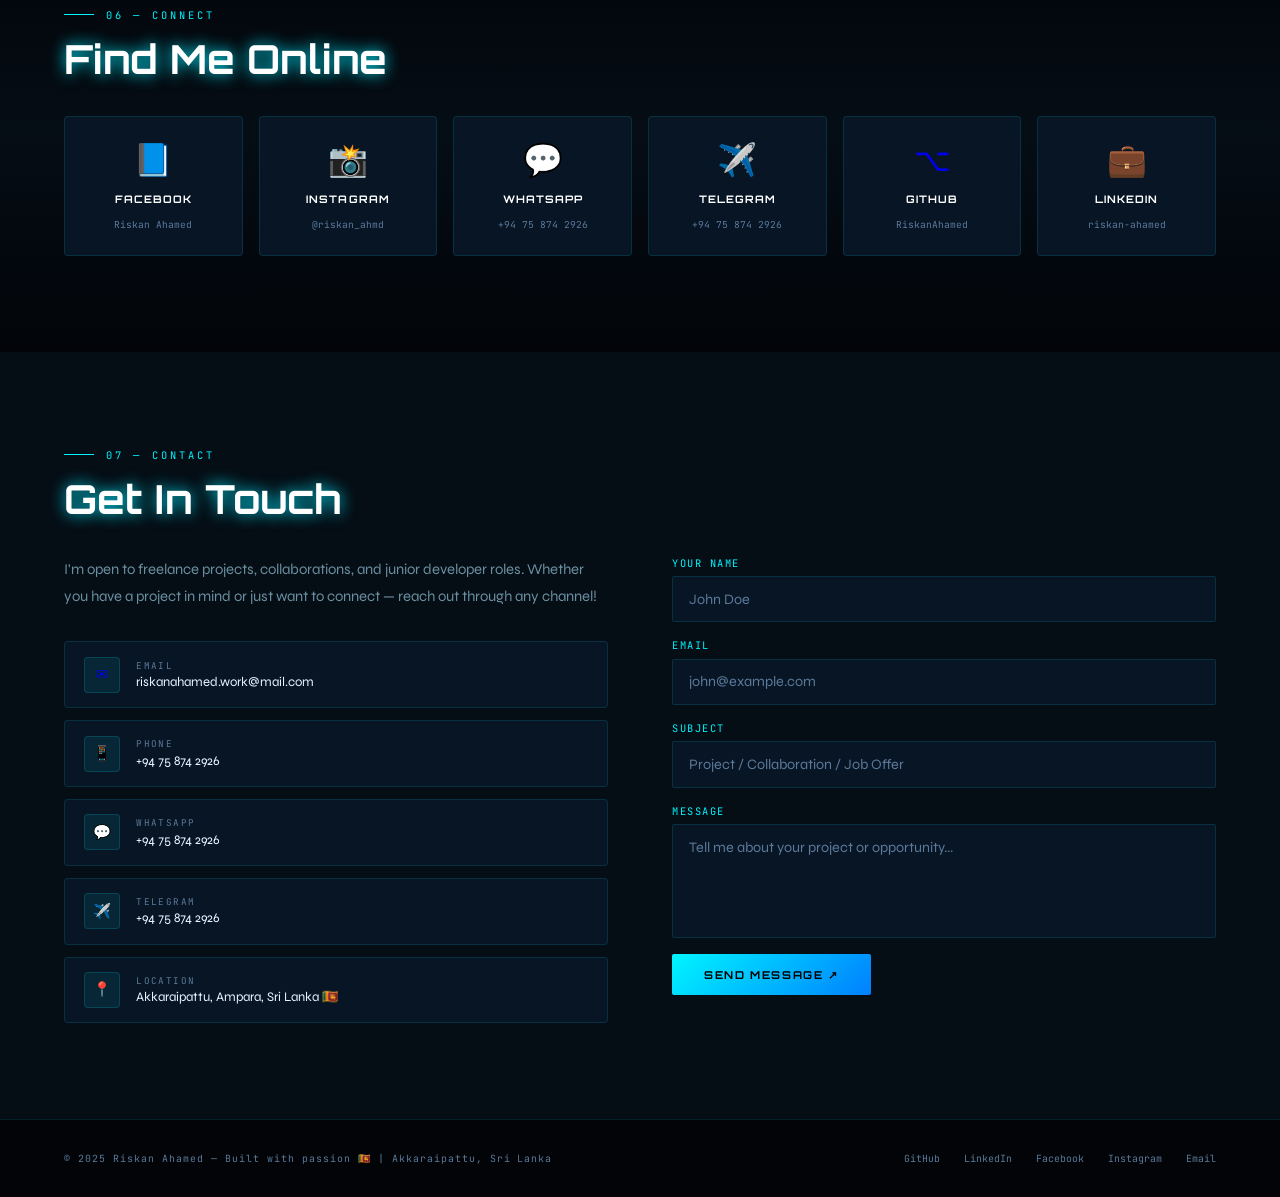
==== commit 58692c1c: "Update index.html" ====
--- a/index.html
+++ b/index.html
@@ -20,6 +20,7 @@
   <a href="#home" class="nav-logo">RA.DEV</a>
   <ul class="nav-links">
     <li><a href="#about">About</a></li>
+    <li><a href="#Interests">Beyond The Code</a></li>
     <li><a href="#skills">Skills</a></li>
     <li><a href="#projects">Projects</a></li>
    <li><a href="#certificates">Certificates</a></li>
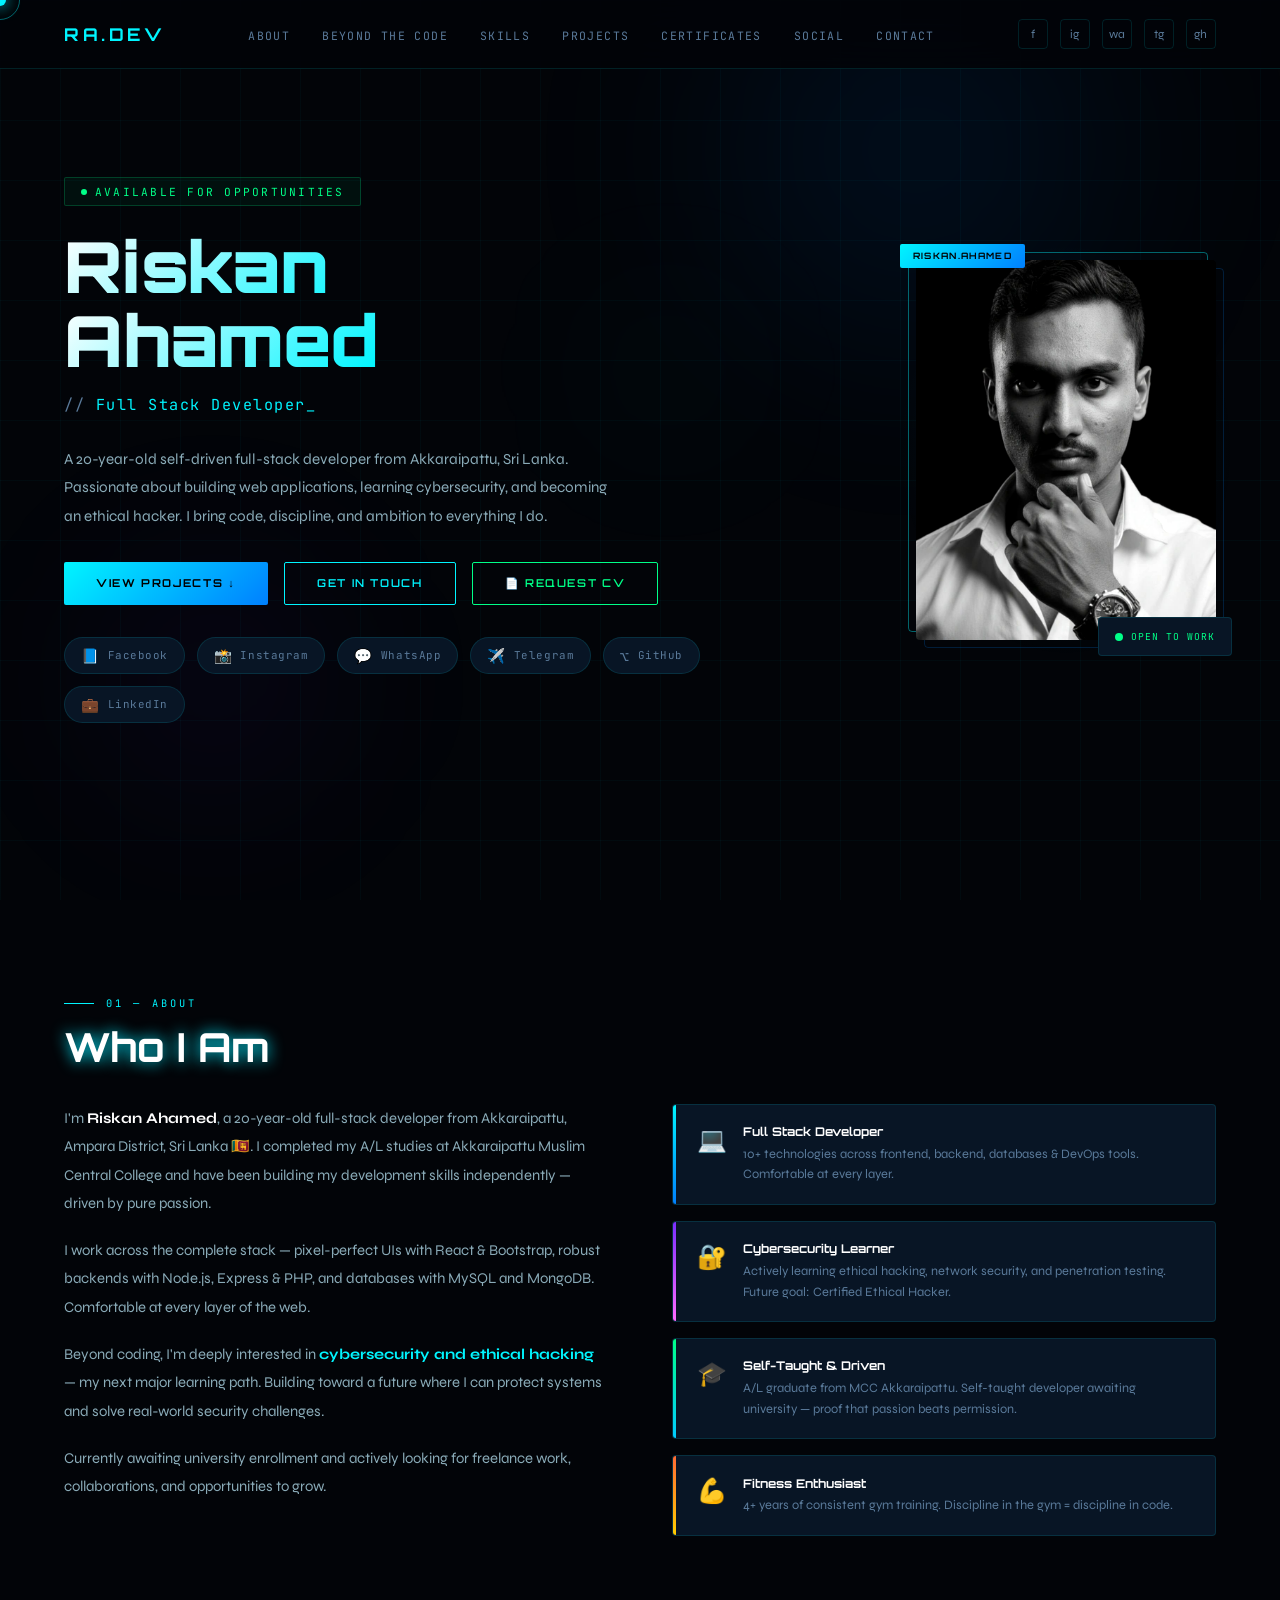
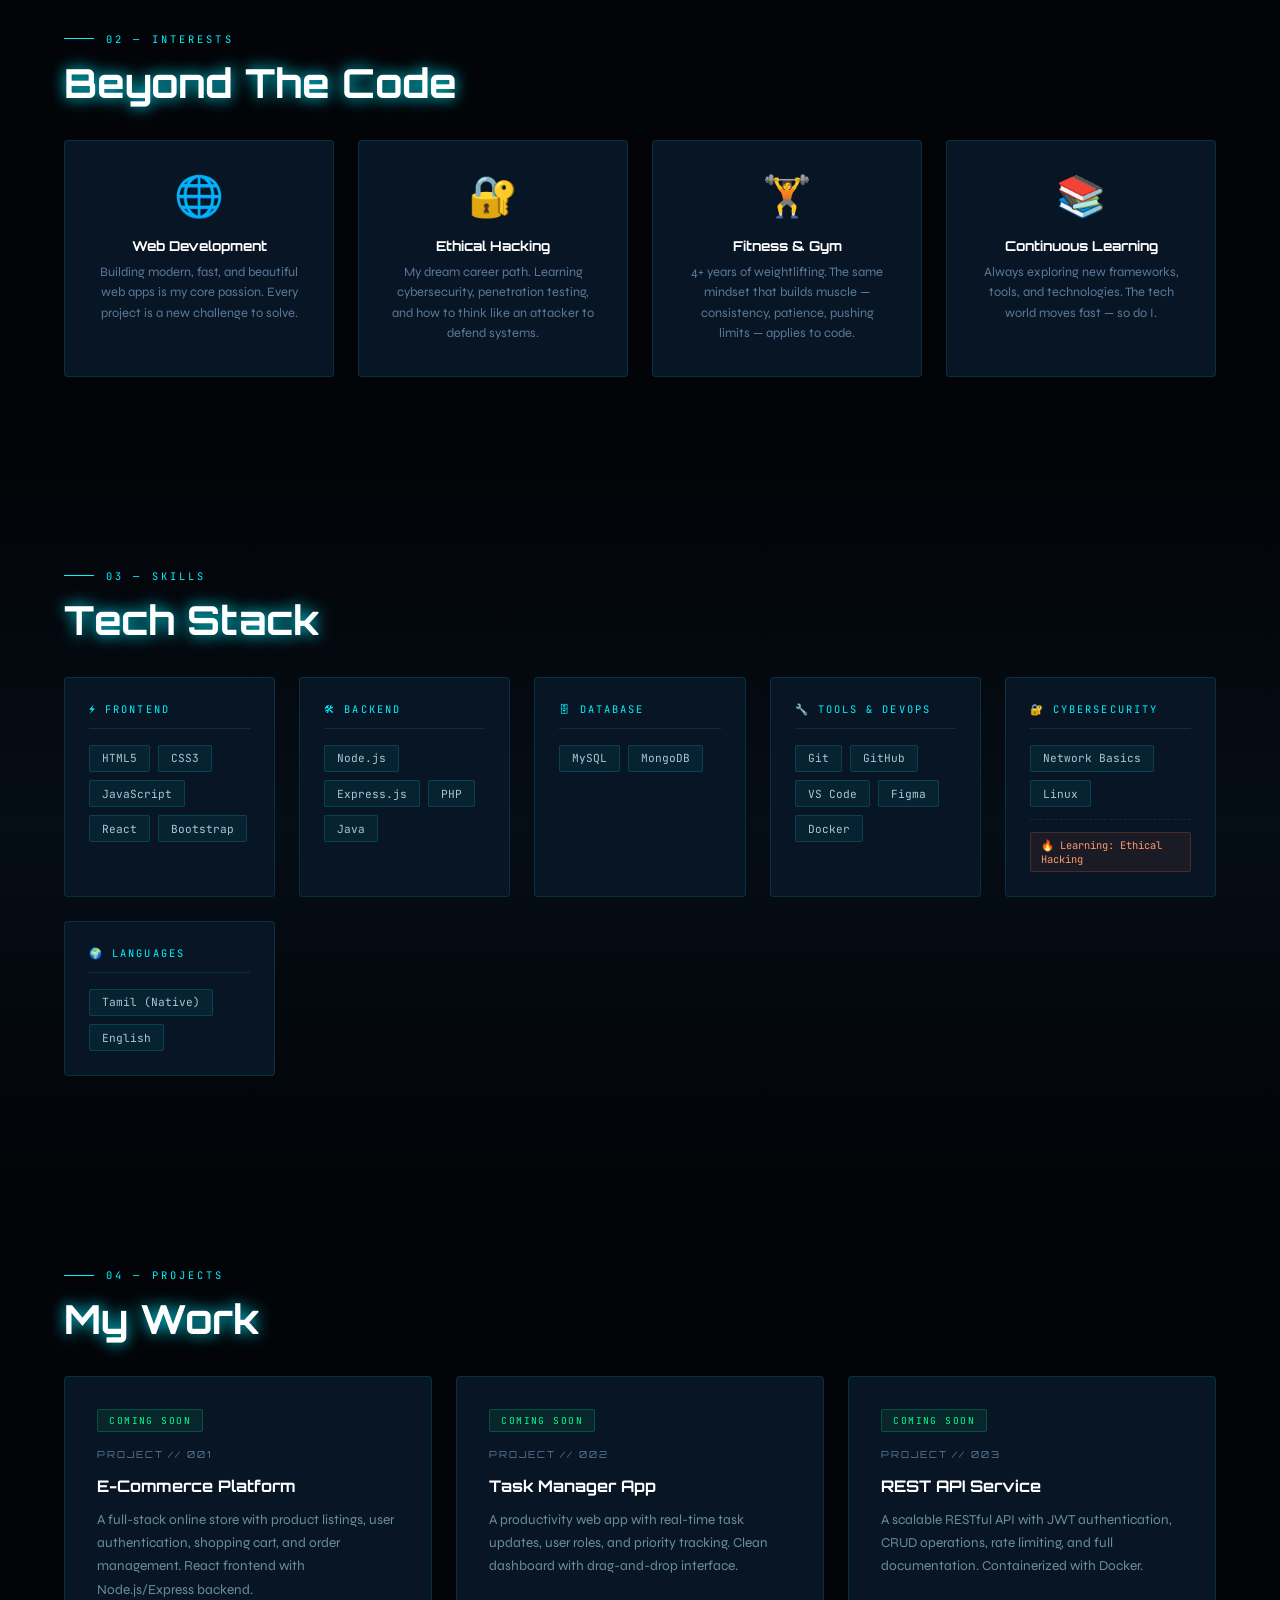
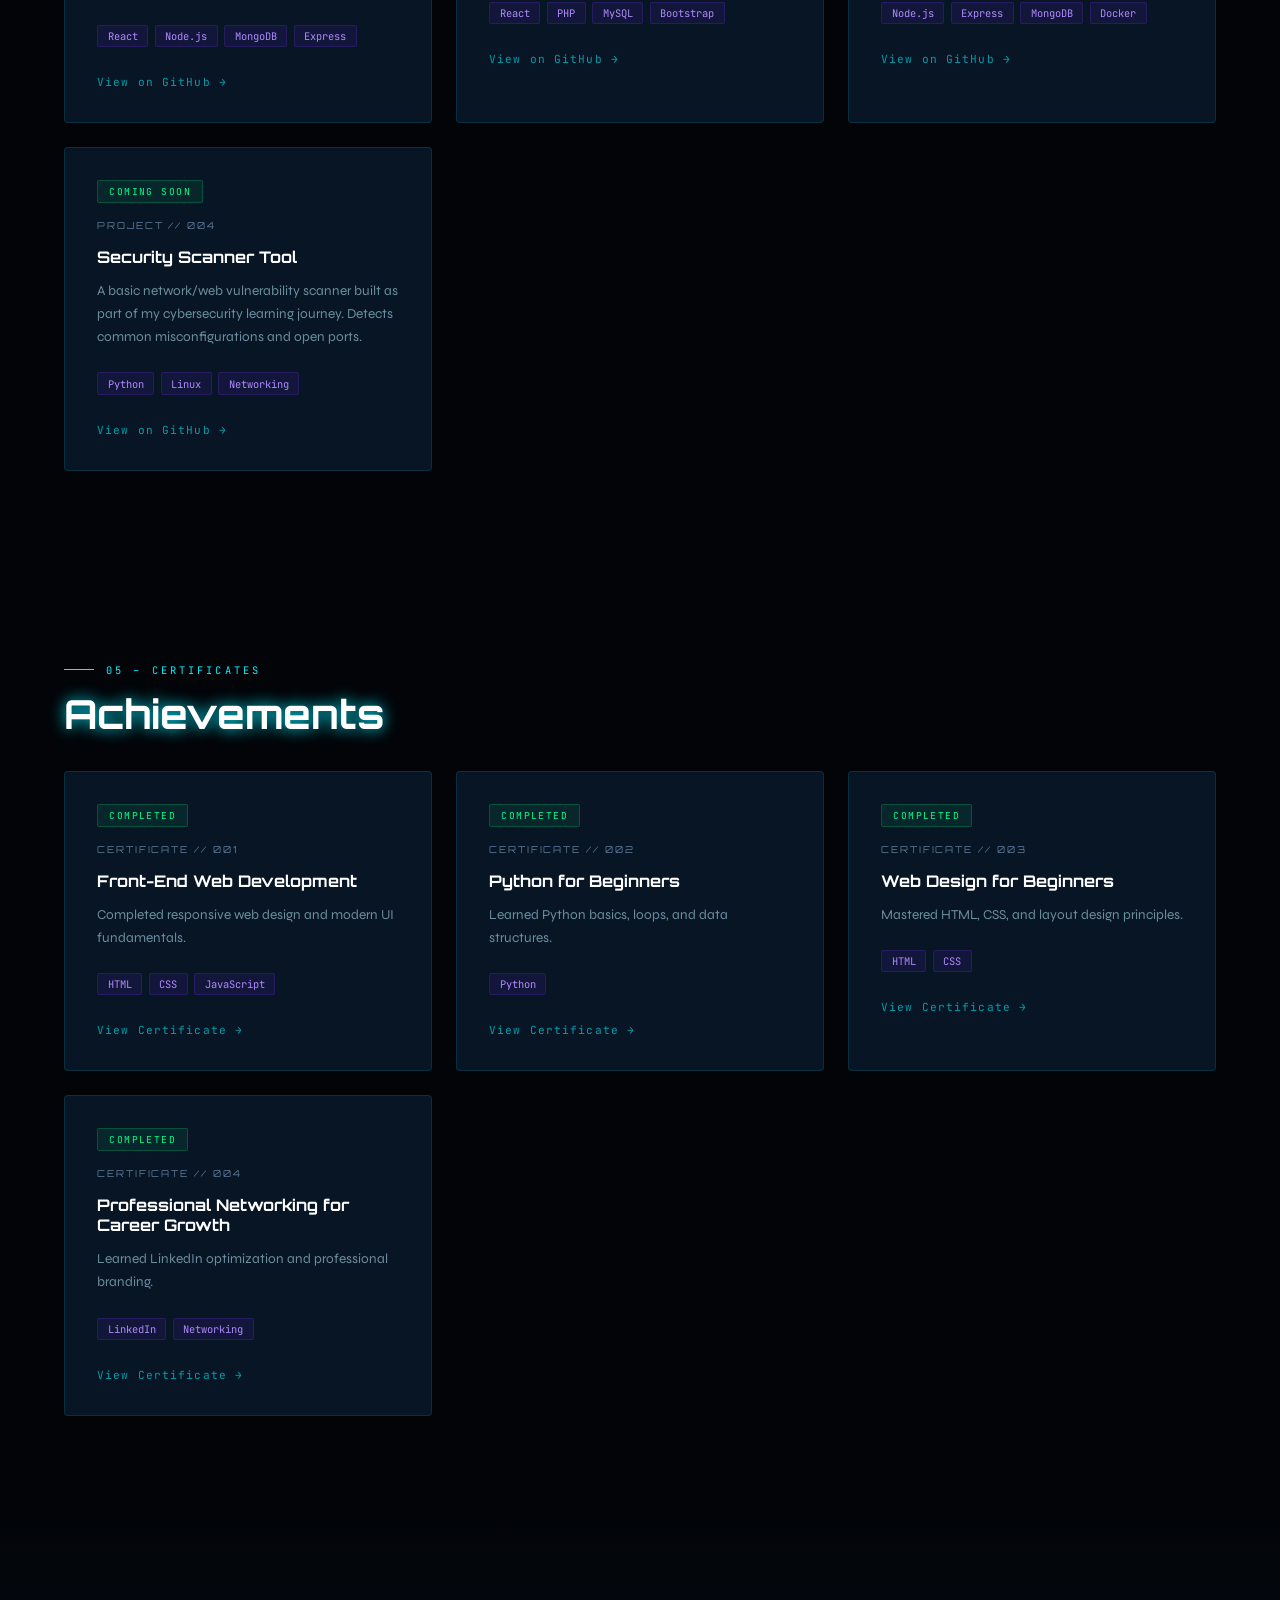
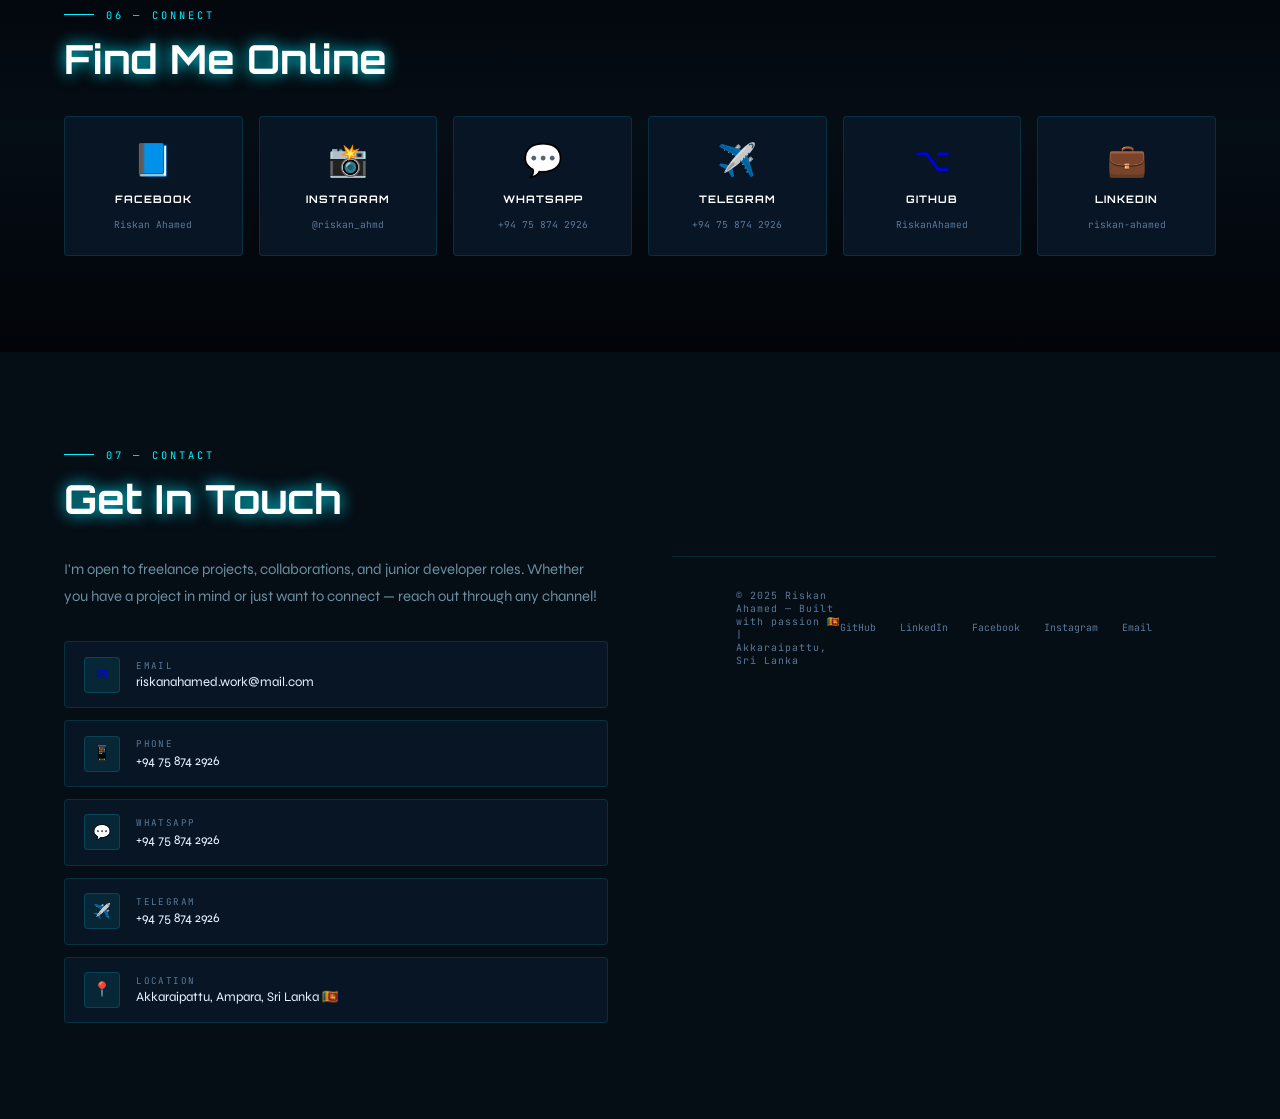
==== commit 23650760: "Update contact section to use Formspree Replaced the contact form with a Formspree integration for h" ====
--- a/index.html
+++ b/index.html
@@ -359,10 +359,15 @@
 <section id="contact" class="contact-bg">
   <div class="section-label">07 — Contact</div>
   <h2 class="section-title">Get In Touch</h2>
+
   <div class="contact-grid">
+
+    <!-- LEFT SIDE CONTACT INFO -->
     <div class="contact-info">
       <p>I'm open to freelance projects, collaborations, and junior developer roles. Whether you have a project in mind or just want to connect — reach out through any channel!</p>
+
       <div class="contact-items">
+
         <a href="mailto:riskanahamed.work@mail.com" class="contact-item">
           <div class="contact-icon">✉</div>
           <div class="contact-detail">
@@ -370,6 +375,7 @@
             <div class="contact-value">riskanahamed.work@mail.com</div>
           </div>
         </a>
+
         <a href="tel:+94758742926" class="contact-item">
           <div class="contact-icon">📱</div>
           <div class="contact-detail">
@@ -377,6 +383,7 @@
             <div class="contact-value">+94 75 874 2926</div>
           </div>
         </a>
+
         <a href="https://wa.me/94758742926" target="_blank" class="contact-item">
           <div class="contact-icon">💬</div>
           <div class="contact-detail">
@@ -384,6 +391,7 @@
             <div class="contact-value">+94 75 874 2926</div>
           </div>
         </a>
+
         <a href="https://t.me/+94758742926" target="_blank" class="contact-item">
           <div class="contact-icon">✈️</div>
           <div class="contact-detail">
@@ -391,6 +399,7 @@
             <div class="contact-value">+94 75 874 2926</div>
           </div>
         </a>
+
         <div class="contact-item" style="cursor:default;">
           <div class="contact-icon">📍</div>
           <div class="contact-detail">
@@ -398,31 +407,13 @@
             <div class="contact-value">Akkaraipattu, Ampara, Sri Lanka 🇱🇰</div>
           </div>
         </div>
-      </div>
-    </div>
+
+      </div>
+    </div>
+
+    <!-- RIGHT SIDE CONTACT FORM -->
     <div>
-      <div class="contact-form">
-        <div class="form-group">
-          <label class="form-label">Your Name</label>
-          <input class="form-input" type="text" placeholder="John Doe" />
-        </div>
-        <div class="form-group">
-          <label class="form-label">Email</label>
-          <input class="form-input" type="email" placeholder="john@example.com" />
-        </div>
-        <div class="form-group">
-          <label class="form-label">Subject</label>
-          <input class="form-input" type="text" placeholder="Project / Collaboration / Job Offer" />
-        </div>
-        <div class="form-group">
-          <label class="form-label">Message</label>
-          <textarea class="form-textarea" rows="5" placeholder="Tell me about your project or opportunity..."></textarea>
-        </div>
-        <a href="mailto:riskanahamed.work@mail.com" class="btn-primary" style="width:fit-content;">Send Message ↗</a>
-      </div>
-    </div>
-  </div>
-</section>
+      <form action="https://formspree.io/f/mkoejwvn" method="POST">
 
 <footer>
   <p>© 2025 Riskan Ahamed — Built with passion 🇱🇰 | Akkaraipattu, Sri Lanka</p>
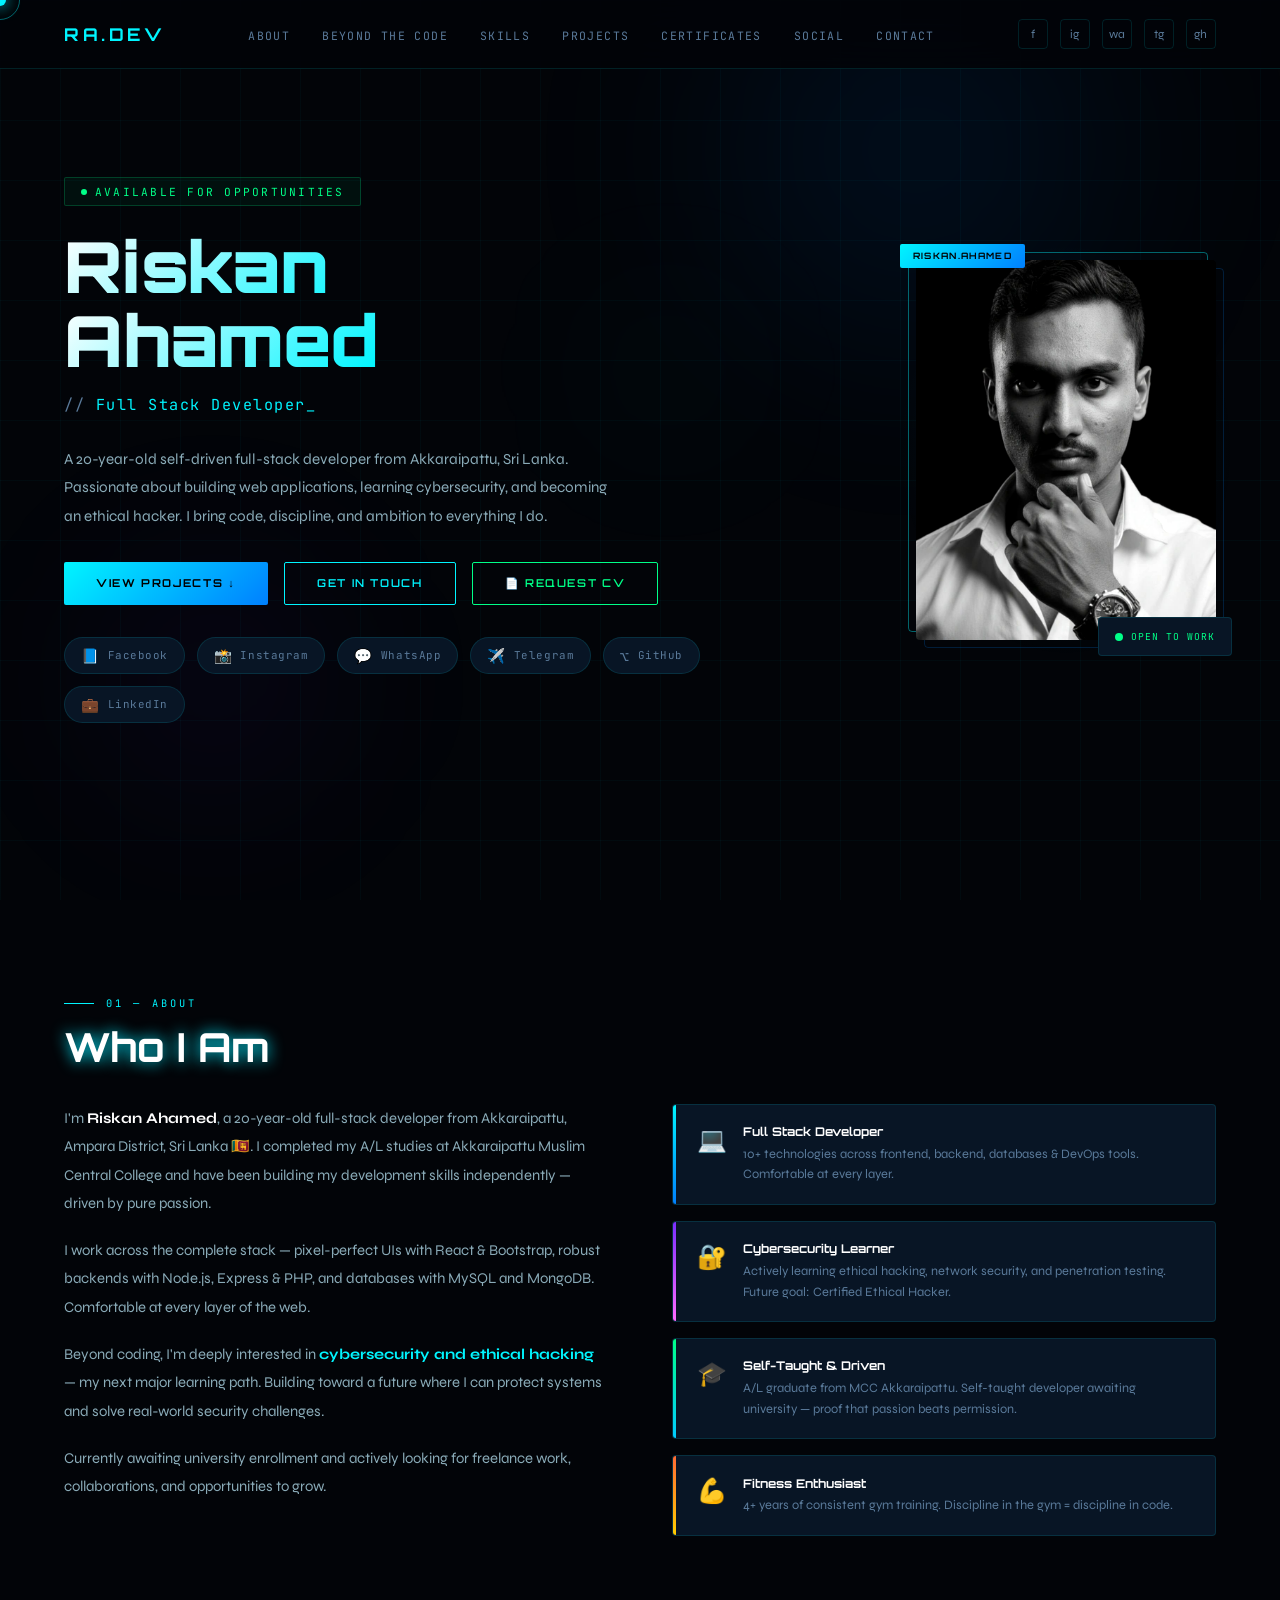
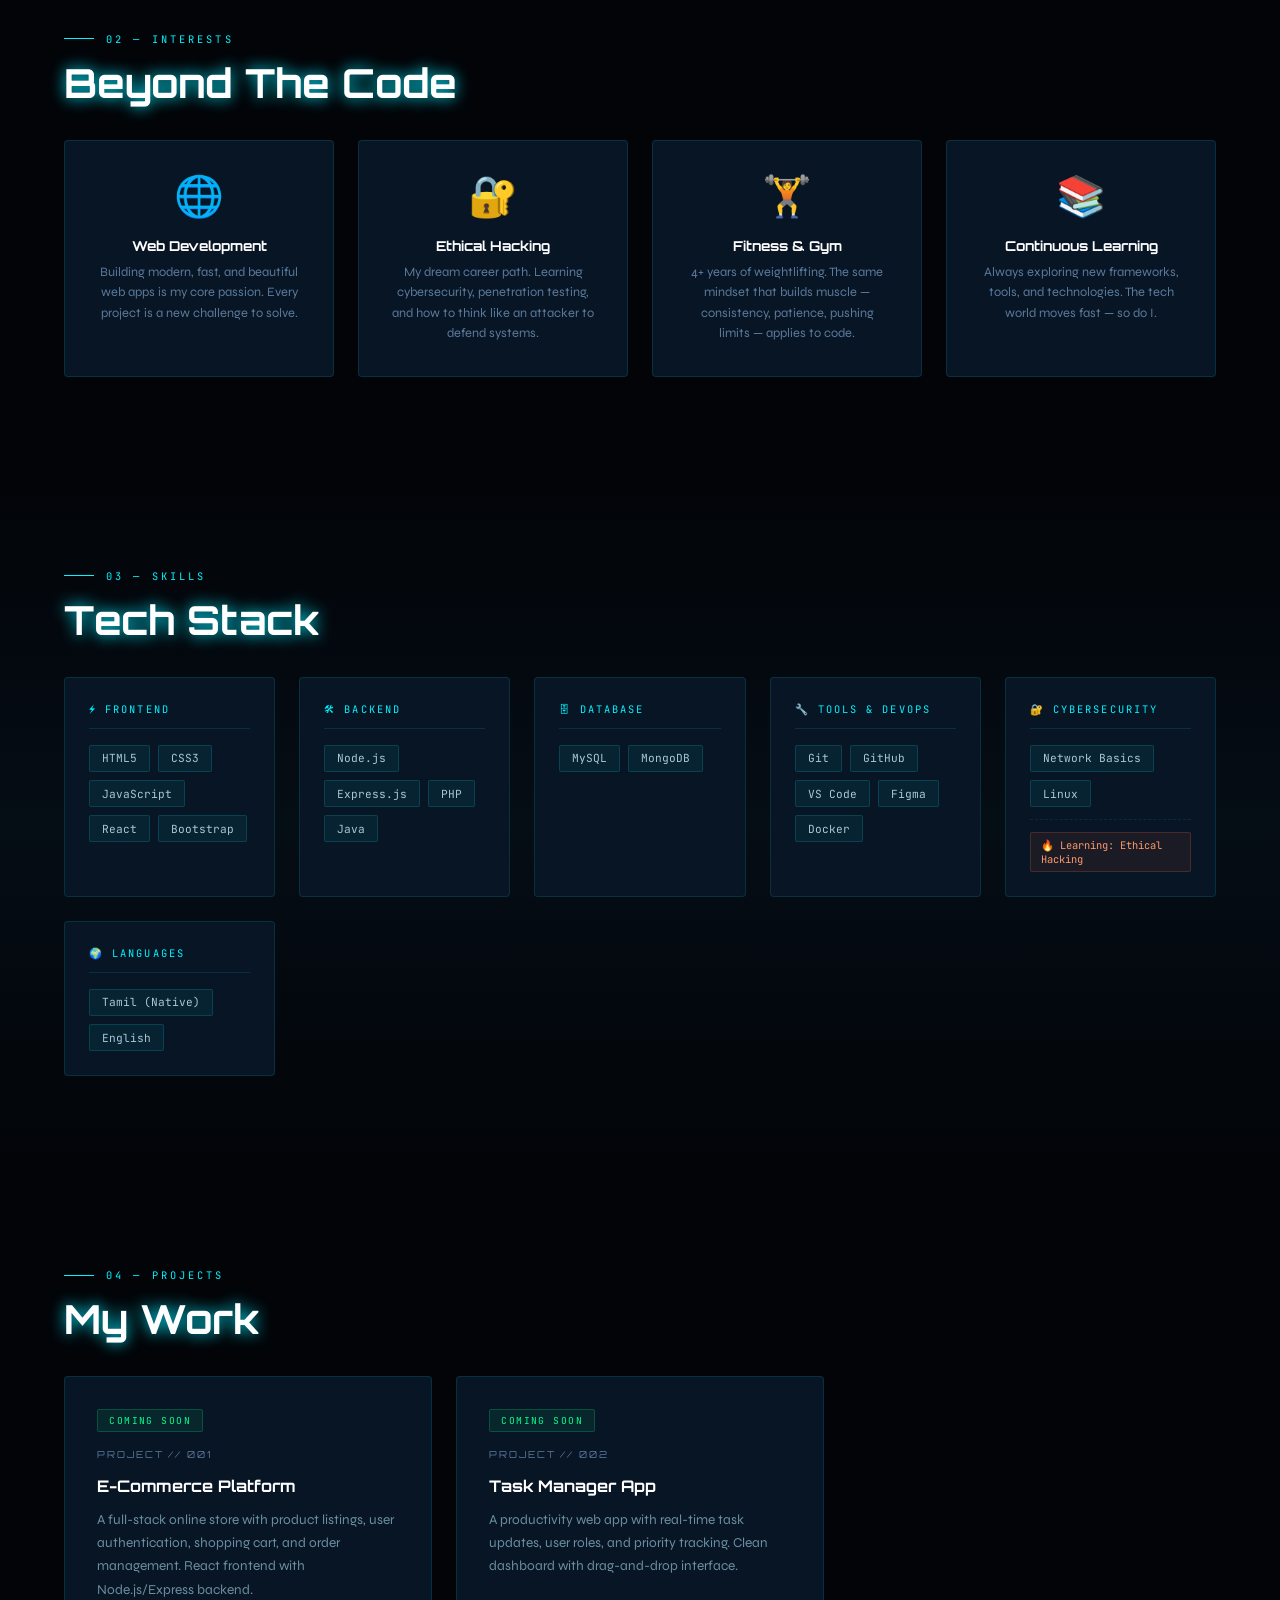
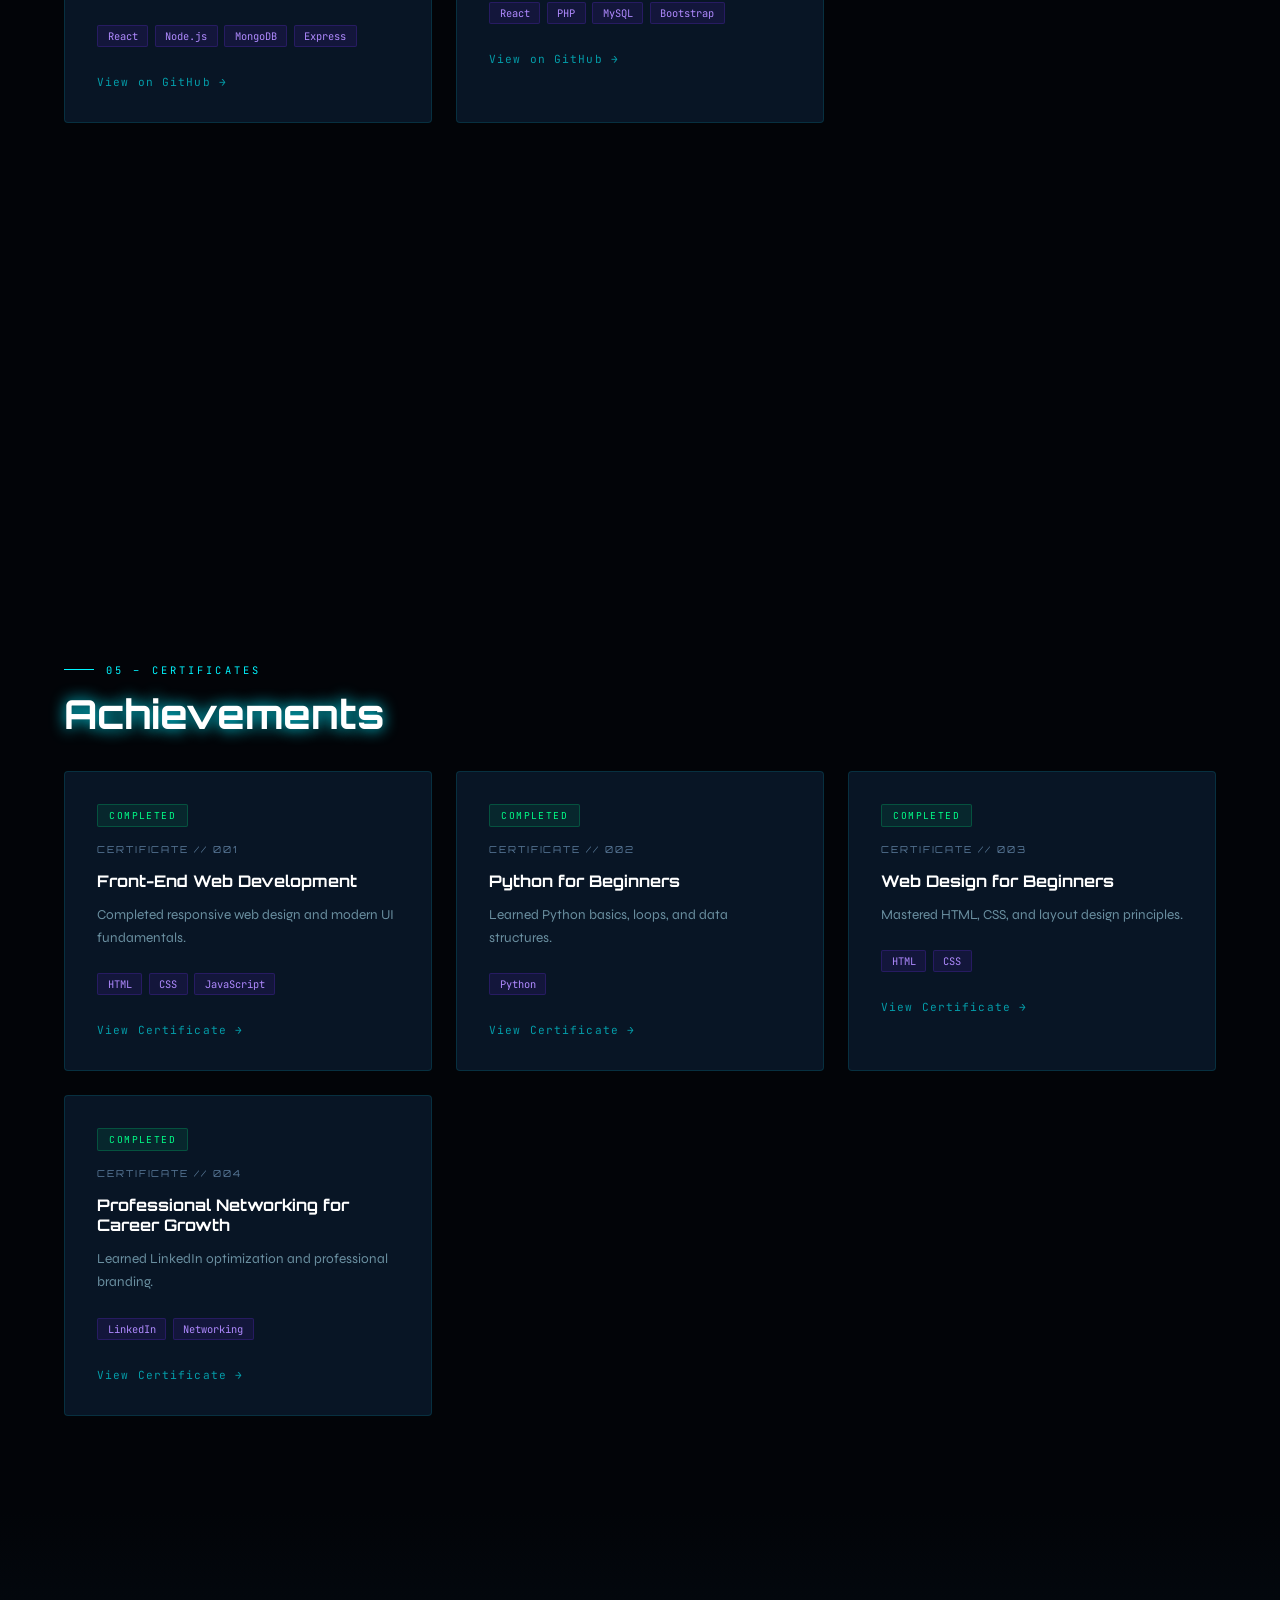
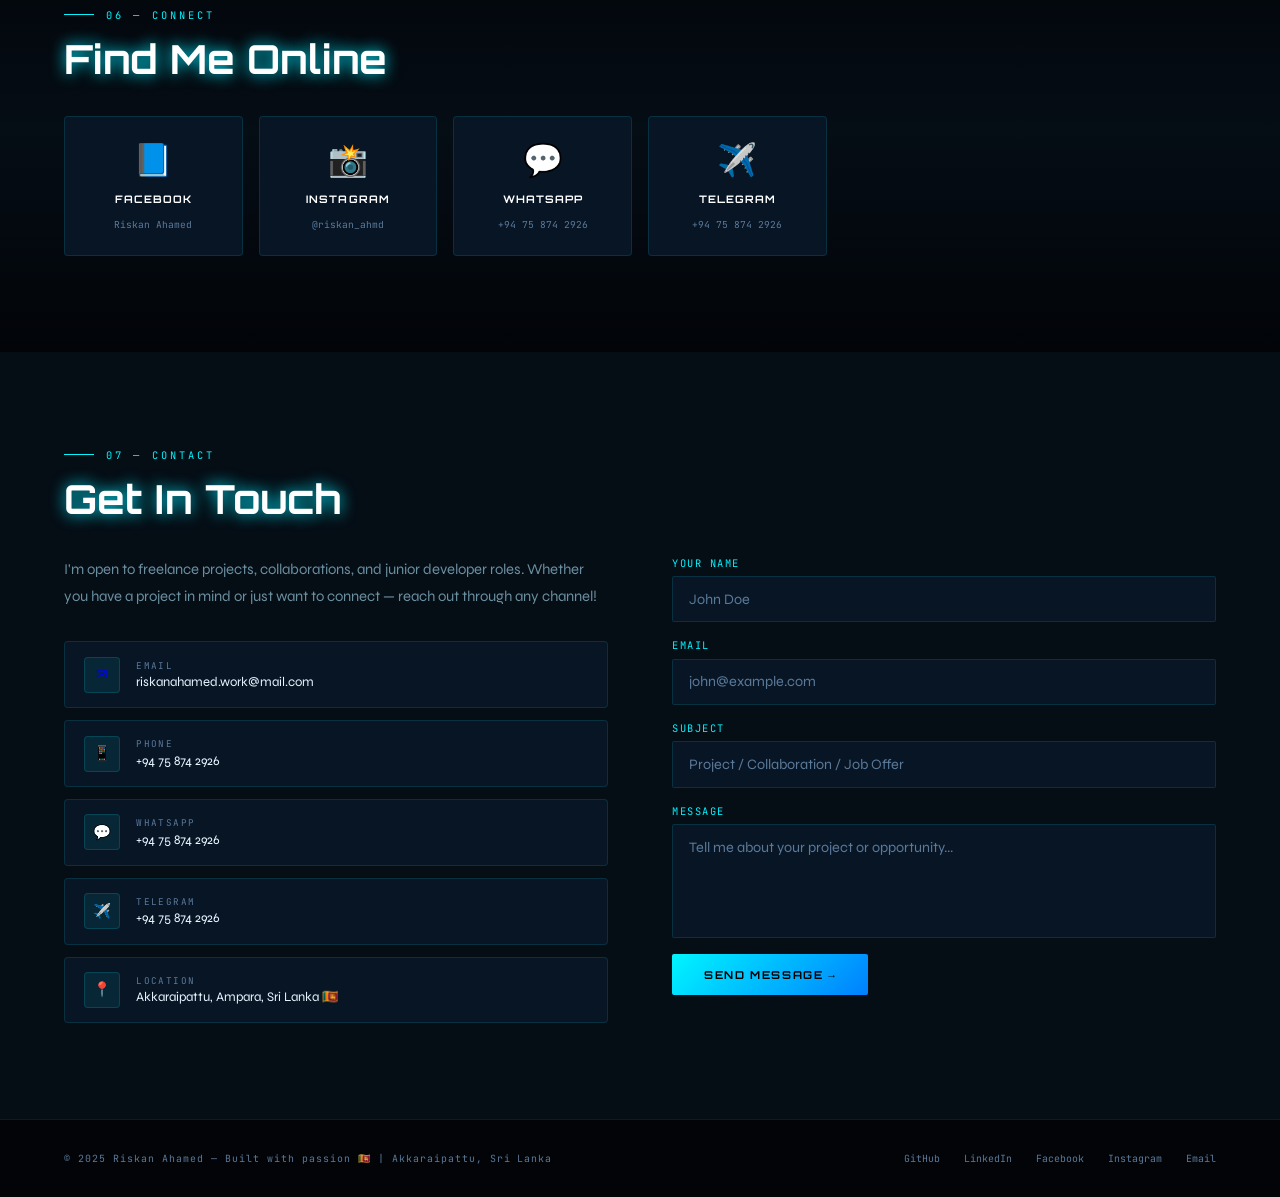
==== commit 2348e19a: "Update index.html" ====
--- a/index.html
+++ b/index.html
@@ -414,6 +414,36 @@
     <!-- RIGHT SIDE CONTACT FORM -->
     <div>
       <form action="https://formspree.io/f/mkoejwvn" method="POST">
+        <div class="contact-form">
+
+          <div class="form-group">
+            <label class="form-label">Your Name</label>
+            <input class="form-input" type="text" name="name" placeholder="John Doe" required />
+          </div>
+
+          <div class="form-group">
+            <label class="form-label">Email</label>
+            <input class="form-input" type="email" name="email" placeholder="john@example.com" required />
+          </div>
+
+          <div class="form-group">
+            <label class="form-label">Subject</label>
+            <input class="form-input" type="text" name="subject" placeholder="Project / Collaboration / Job Offer" />
+          </div>
+
+          <div class="form-group">
+            <label class="form-label">Message</label>
+            <textarea class="form-textarea" name="message" rows="5" placeholder="Tell me about your project or opportunity..." required></textarea>
+          </div>
+
+          <button type="submit" class="btn-primary" style="width:fit-content;">Send Message →</button>
+
+        </div>
+      </form>
+    </div>
+
+  </div>
+</section>
 
 <footer>
   <p>© 2025 Riskan Ahamed — Built with passion 🇱🇰 | Akkaraipattu, Sri Lanka</p>
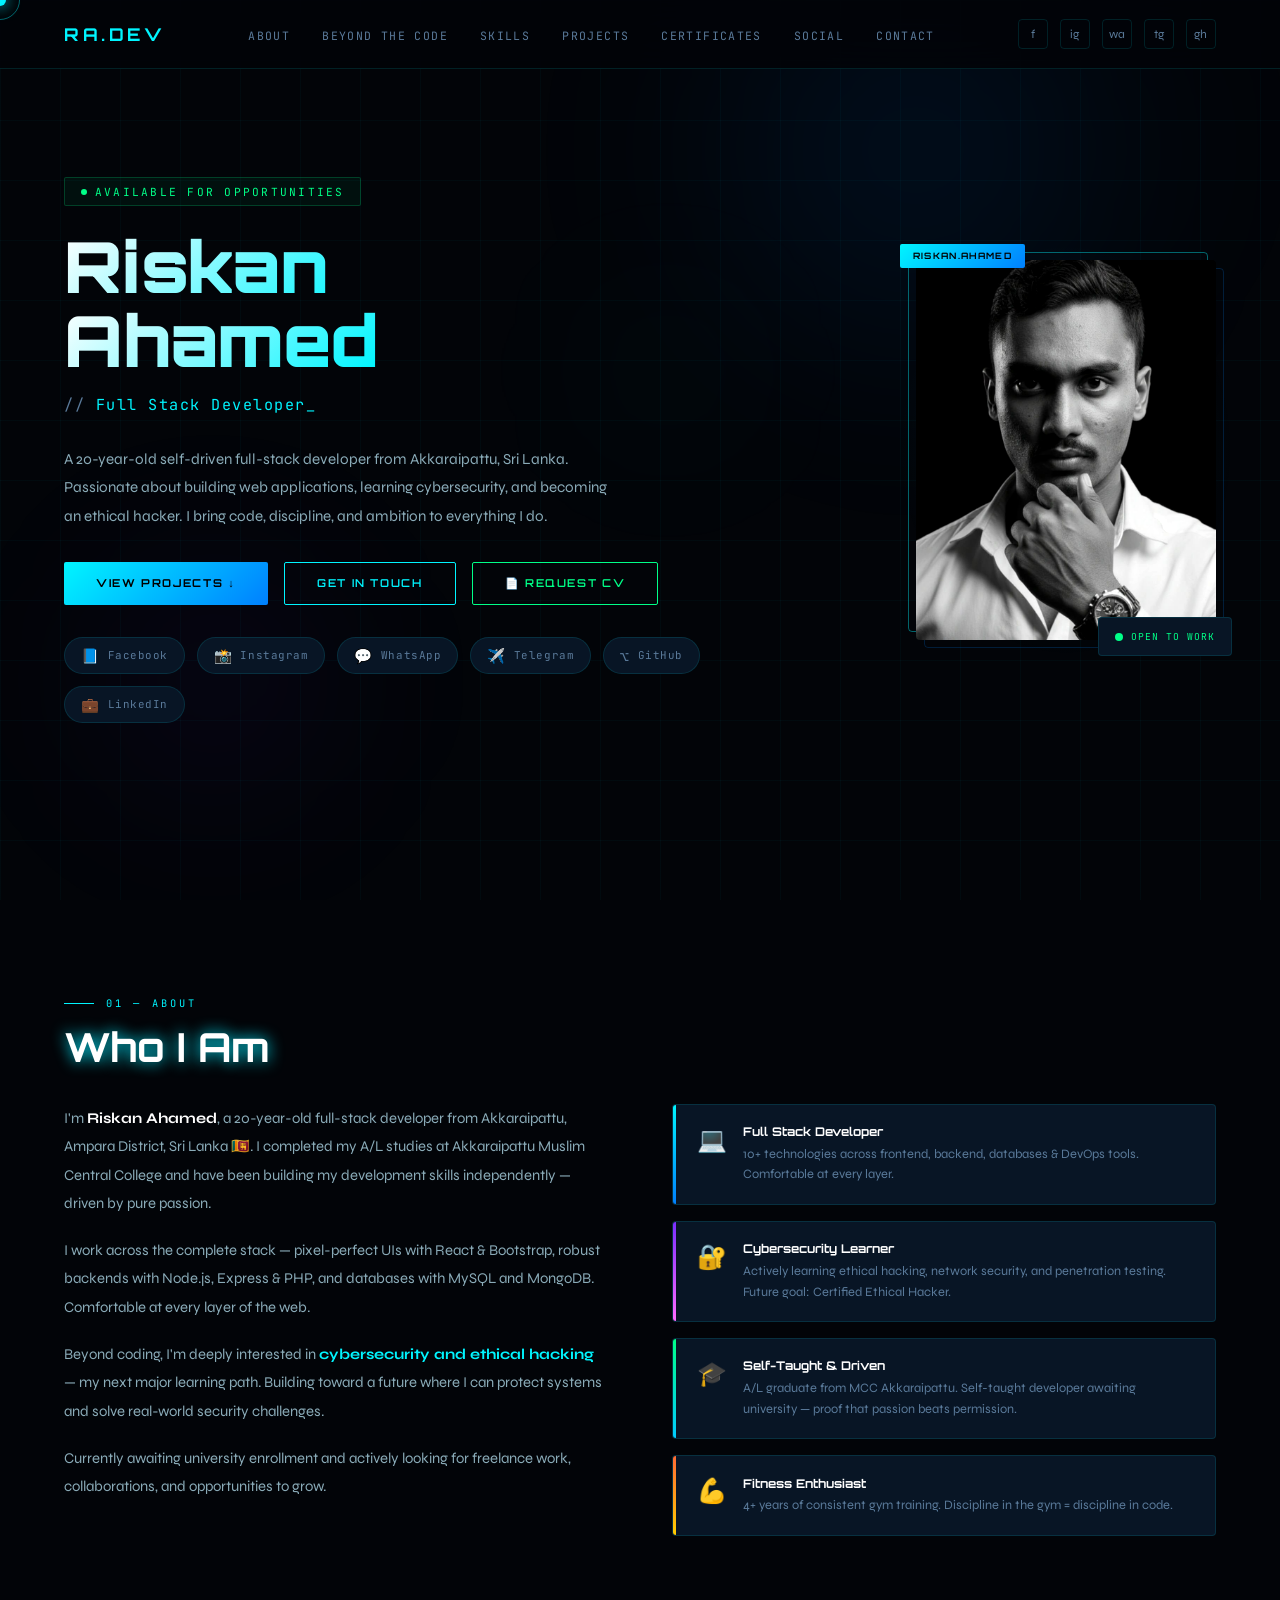
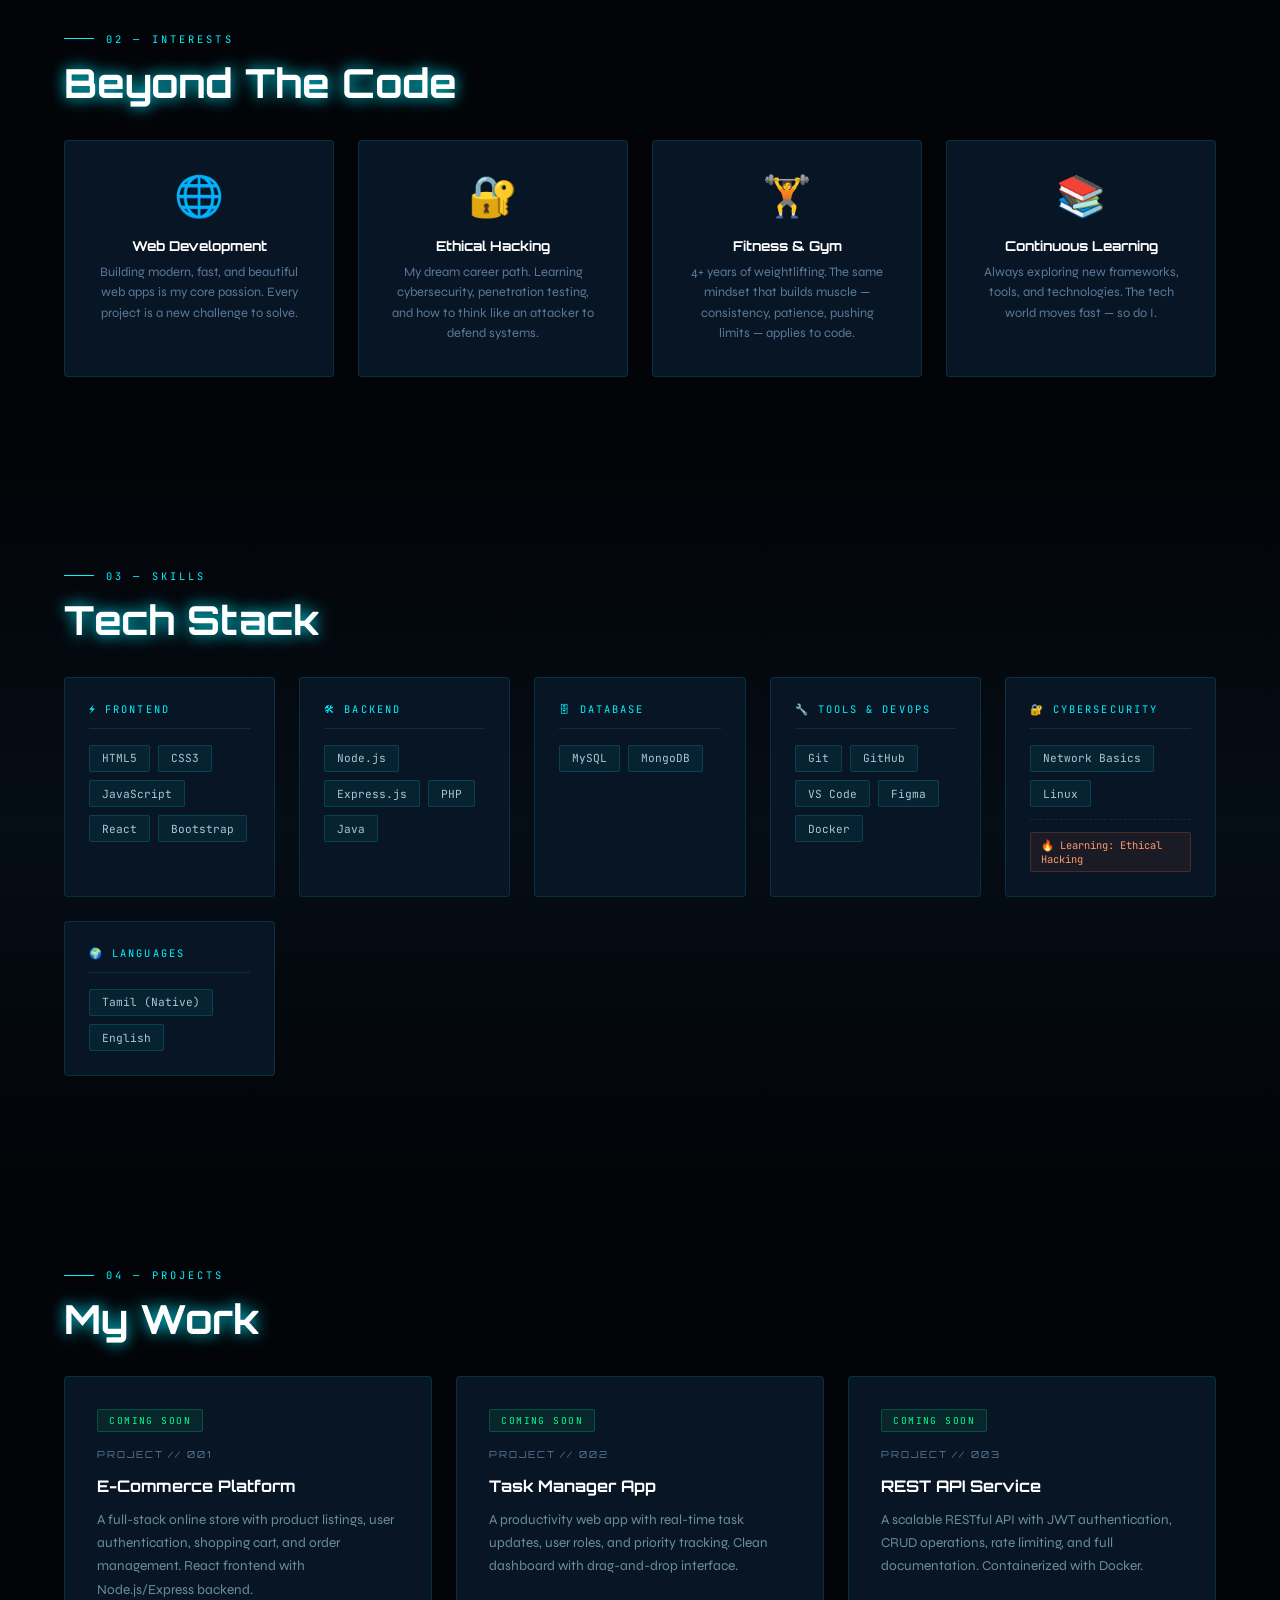
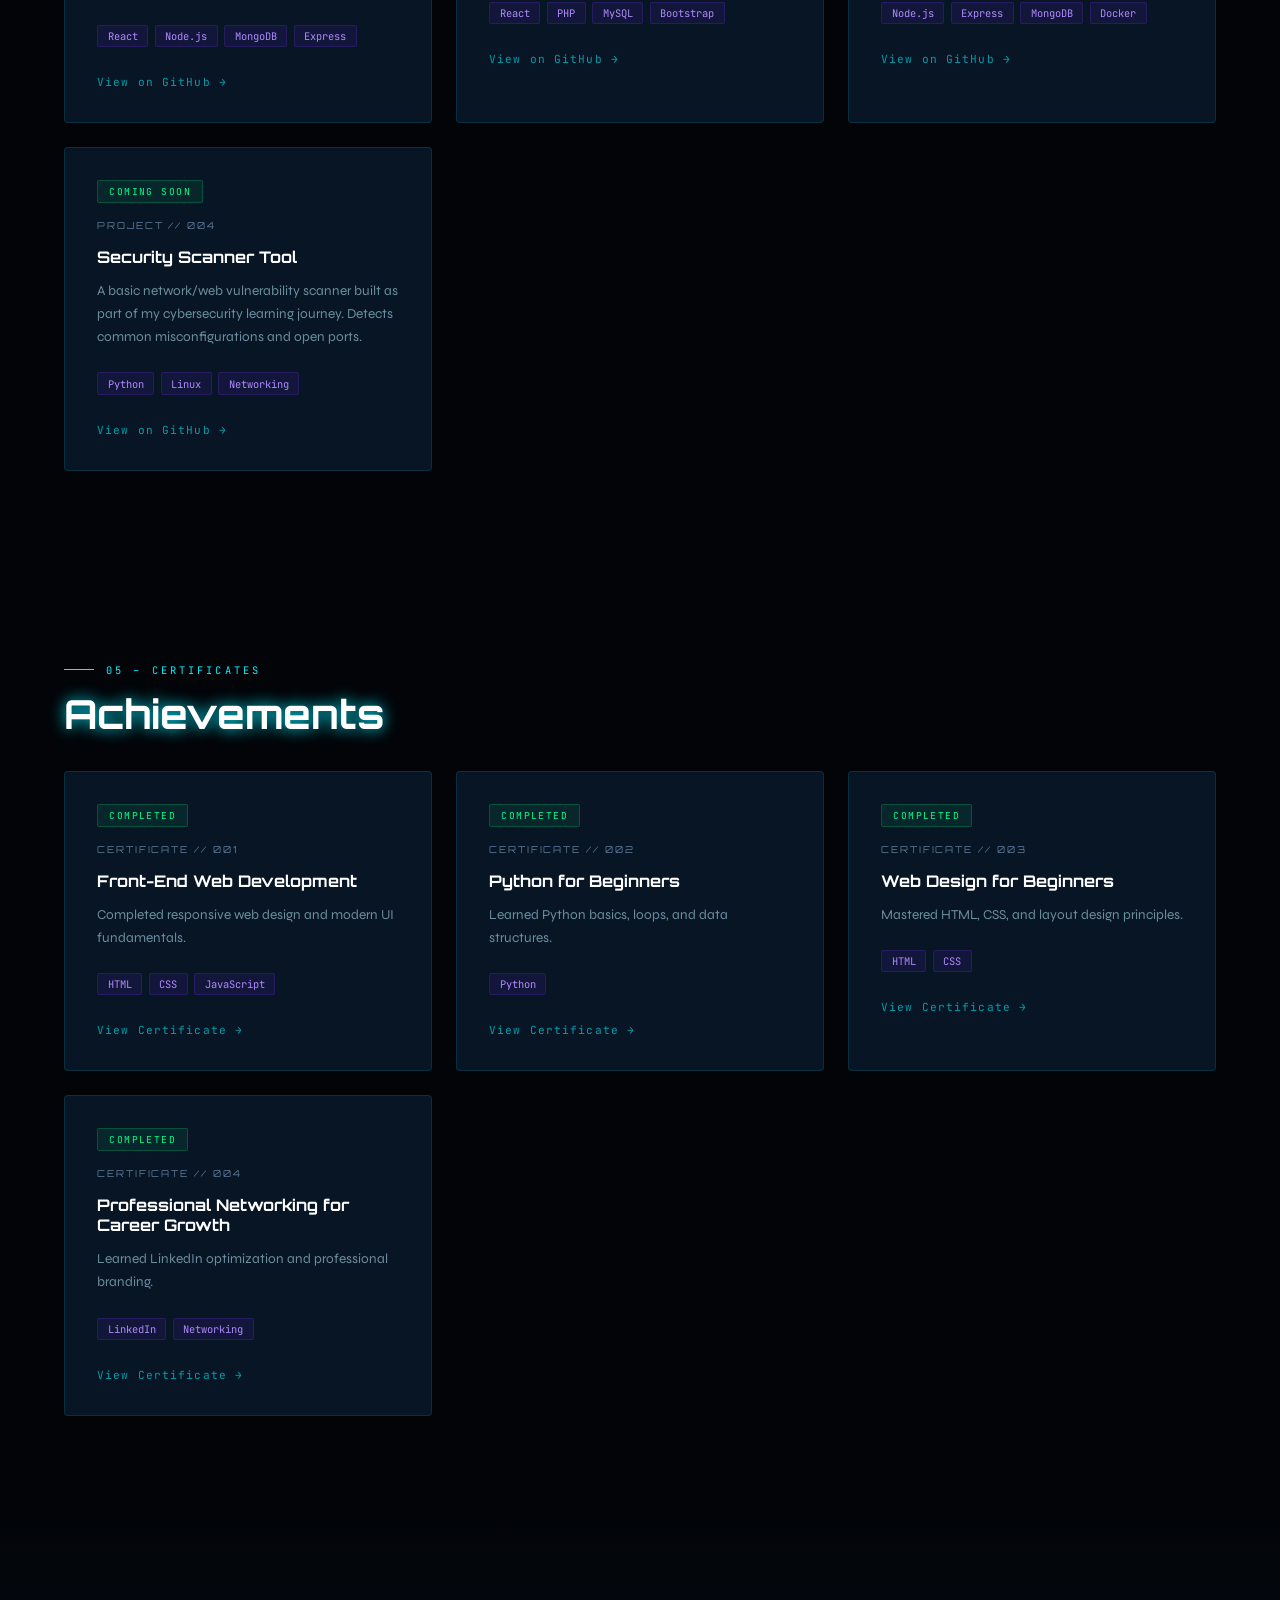
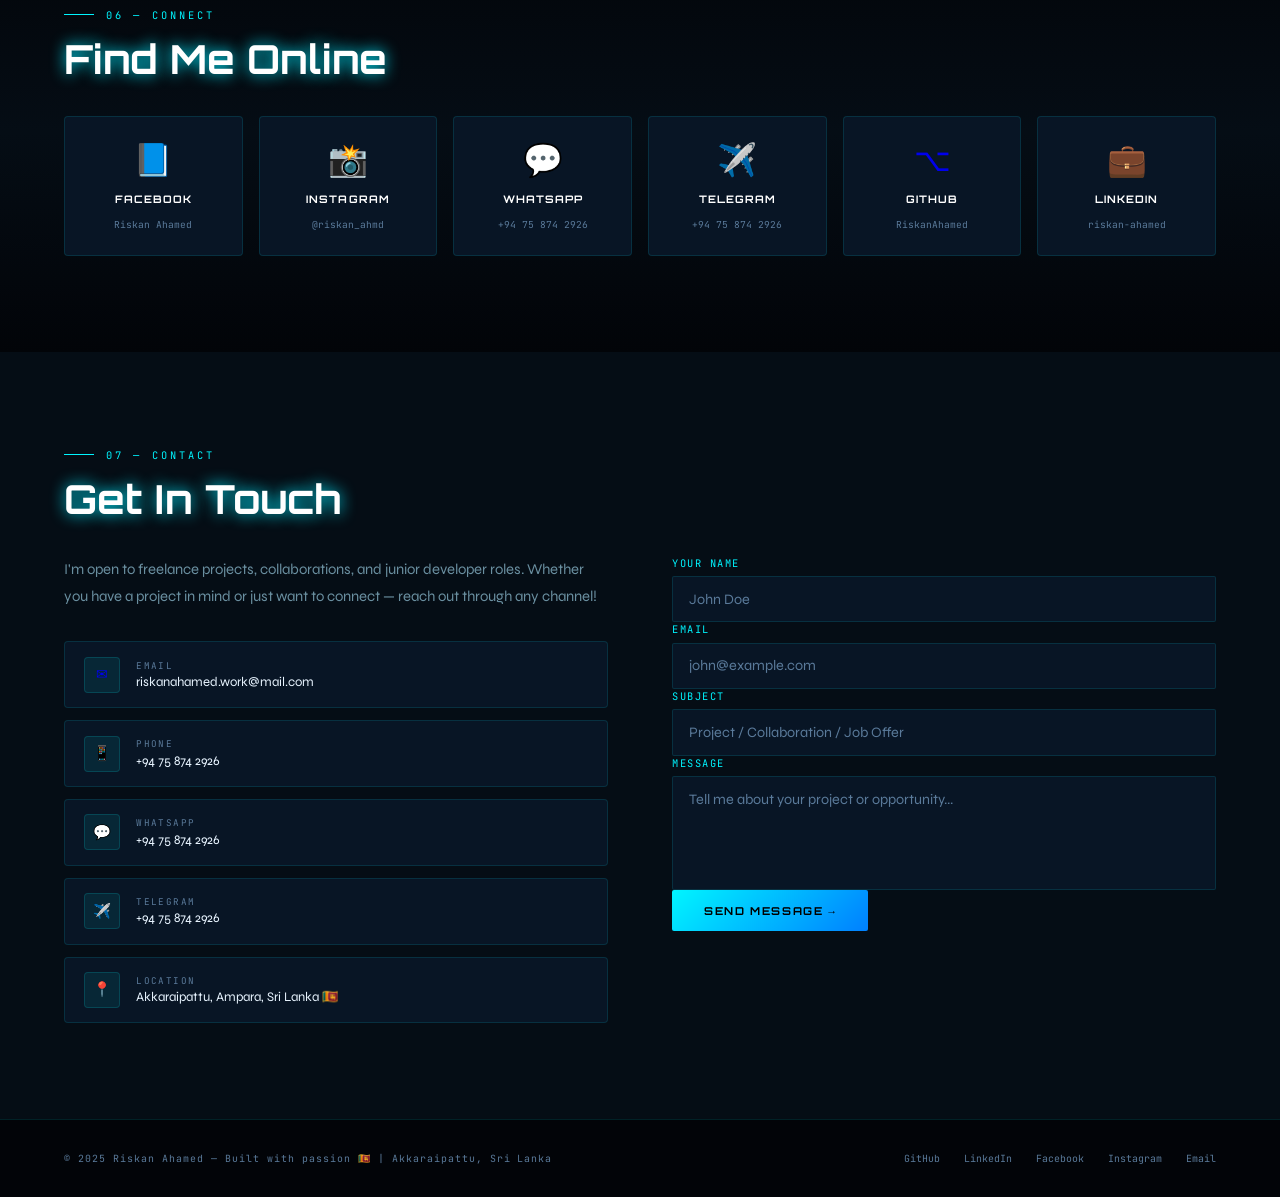
==== commit 6ba8d77f: "Refactor contact form structure in index.html" ====
--- a/index.html
+++ b/index.html
@@ -367,7 +367,6 @@
       <p>I'm open to freelance projects, collaborations, and junior developer roles. Whether you have a project in mind or just want to connect — reach out through any channel!</p>
 
       <div class="contact-items">
-
         <a href="mailto:riskanahamed.work@mail.com" class="contact-item">
           <div class="contact-icon">✉</div>
           <div class="contact-detail">
@@ -407,43 +406,41 @@
             <div class="contact-value">Akkaraipattu, Ampara, Sri Lanka 🇱🇰</div>
           </div>
         </div>
-
       </div>
     </div>
 
     <!-- RIGHT SIDE CONTACT FORM -->
-    <div>
+    <div class="contact-form">
       <form action="https://formspree.io/f/mkoejwvn" method="POST">
-        <div class="contact-form">
-
-          <div class="form-group">
-            <label class="form-label">Your Name</label>
-            <input class="form-input" type="text" name="name" placeholder="John Doe" required />
-          </div>
-
-          <div class="form-group">
-            <label class="form-label">Email</label>
-            <input class="form-input" type="email" name="email" placeholder="john@example.com" required />
-          </div>
-
-          <div class="form-group">
-            <label class="form-label">Subject</label>
-            <input class="form-input" type="text" name="subject" placeholder="Project / Collaboration / Job Offer" />
-          </div>
-
-          <div class="form-group">
-            <label class="form-label">Message</label>
-            <textarea class="form-textarea" name="message" rows="5" placeholder="Tell me about your project or opportunity..." required></textarea>
-          </div>
-
-          <button type="submit" class="btn-primary" style="width:fit-content;">Send Message →</button>
-
-        </div>
+
+        <div class="form-group">
+          <label class="form-label">Your Name</label>
+          <input class="form-input" type="text" name="name" placeholder="John Doe" required />
+        </div>
+
+        <div class="form-group">
+          <label class="form-label">Email</label>
+          <input class="form-input" type="email" name="email" placeholder="john@example.com" required />
+        </div>
+
+        <div class="form-group">
+          <label class="form-label">Subject</label>
+          <input class="form-input" type="text" name="subject" placeholder="Project / Collaboration / Job Offer" />
+        </div>
+
+        <div class="form-group">
+          <label class="form-label">Message</label>
+          <textarea class="form-textarea" name="message" rows="5" placeholder="Tell me about your project or opportunity..." required></textarea>
+        </div>
+
+        <button type="submit" class="btn-primary" style="width:fit-content;">Send Message →</button>
+
       </form>
     </div>
 
   </div>
 </section>
+
 
 <footer>
   <p>© 2025 Riskan Ahamed — Built with passion 🇱🇰 | Akkaraipattu, Sri Lanka</p>
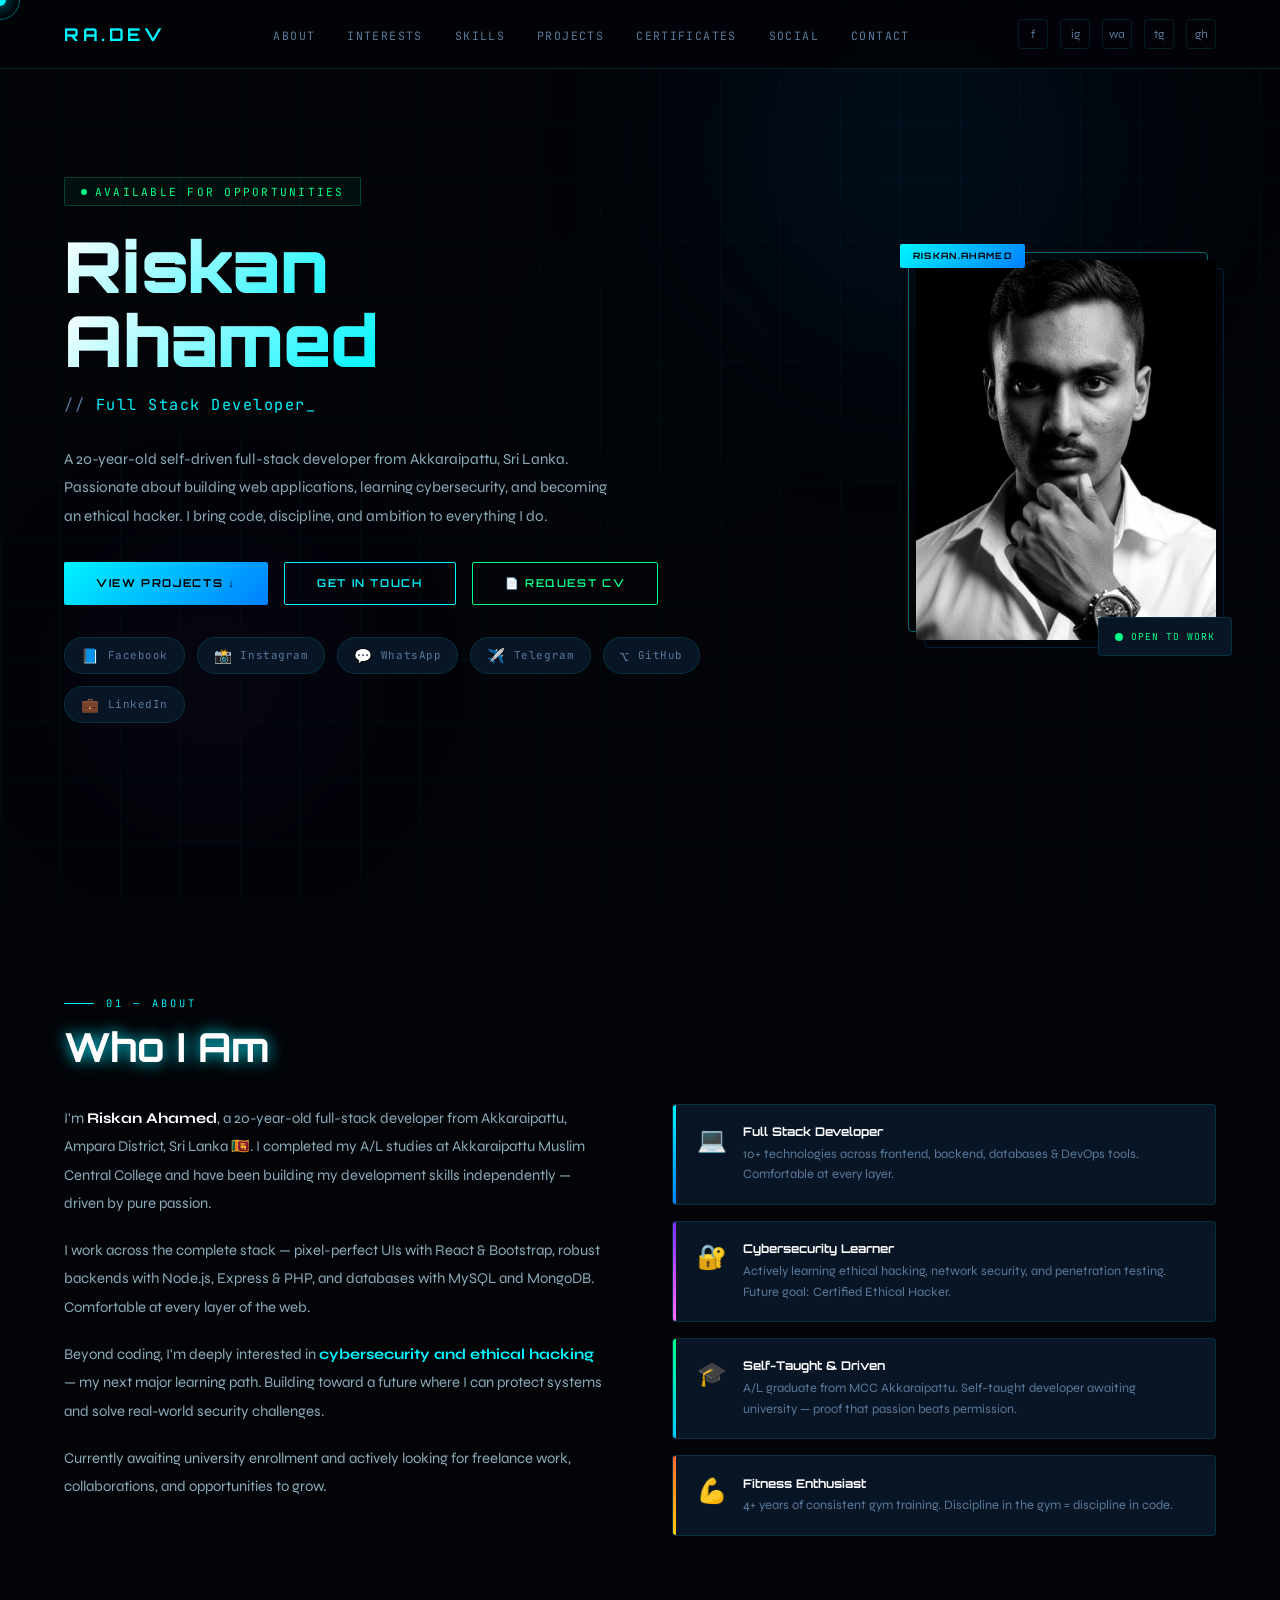
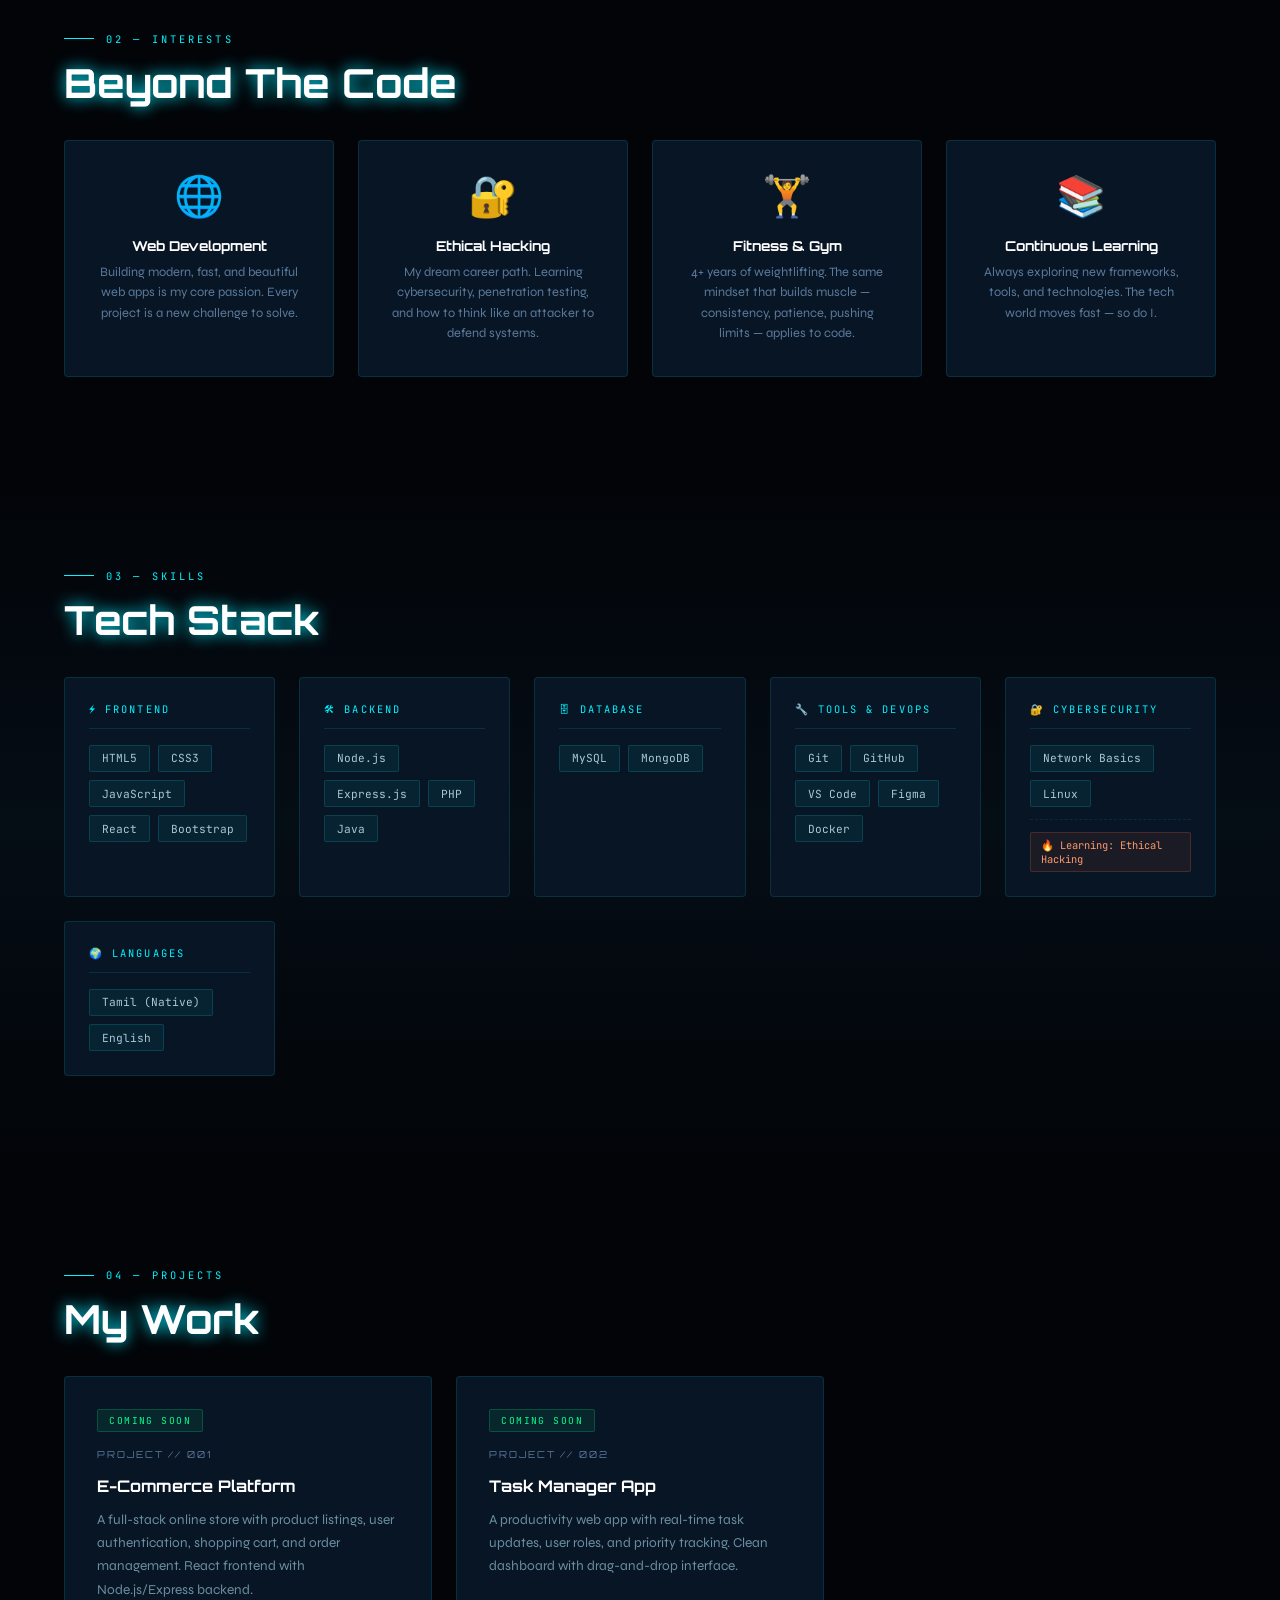
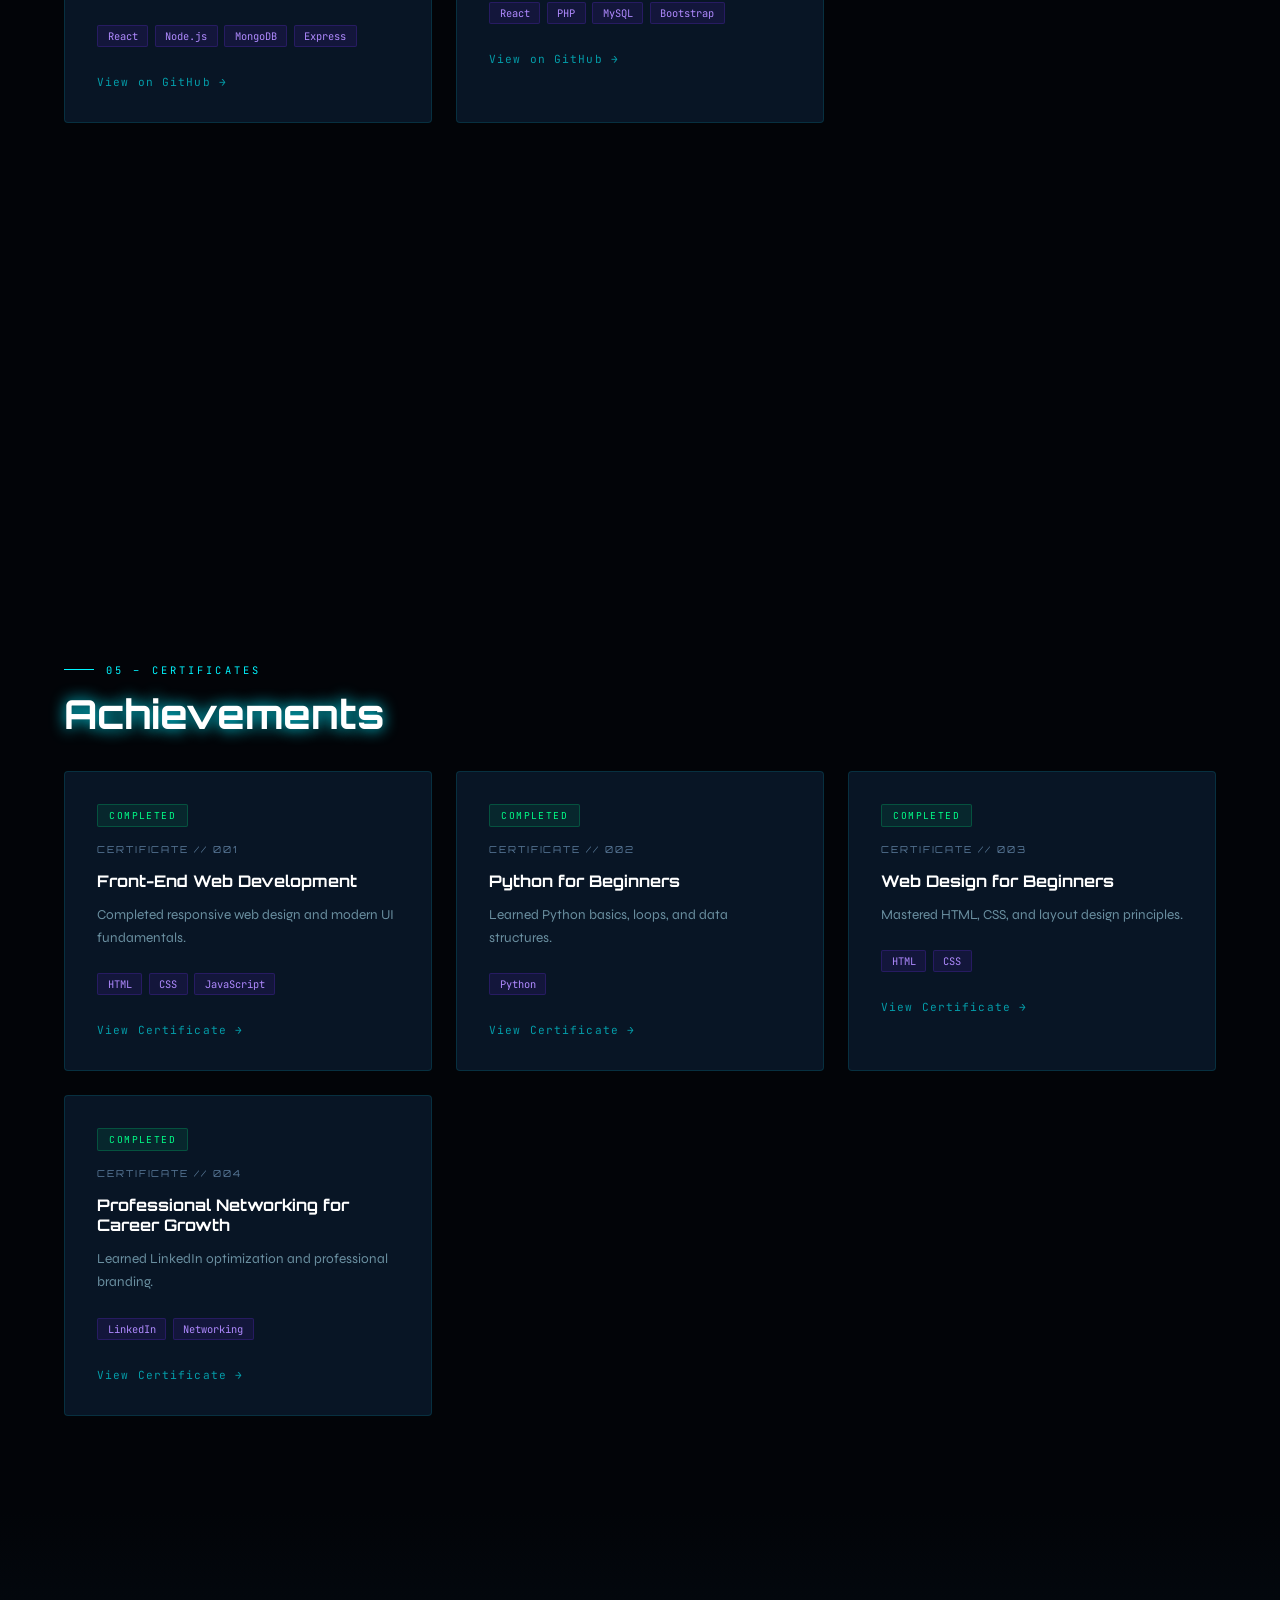
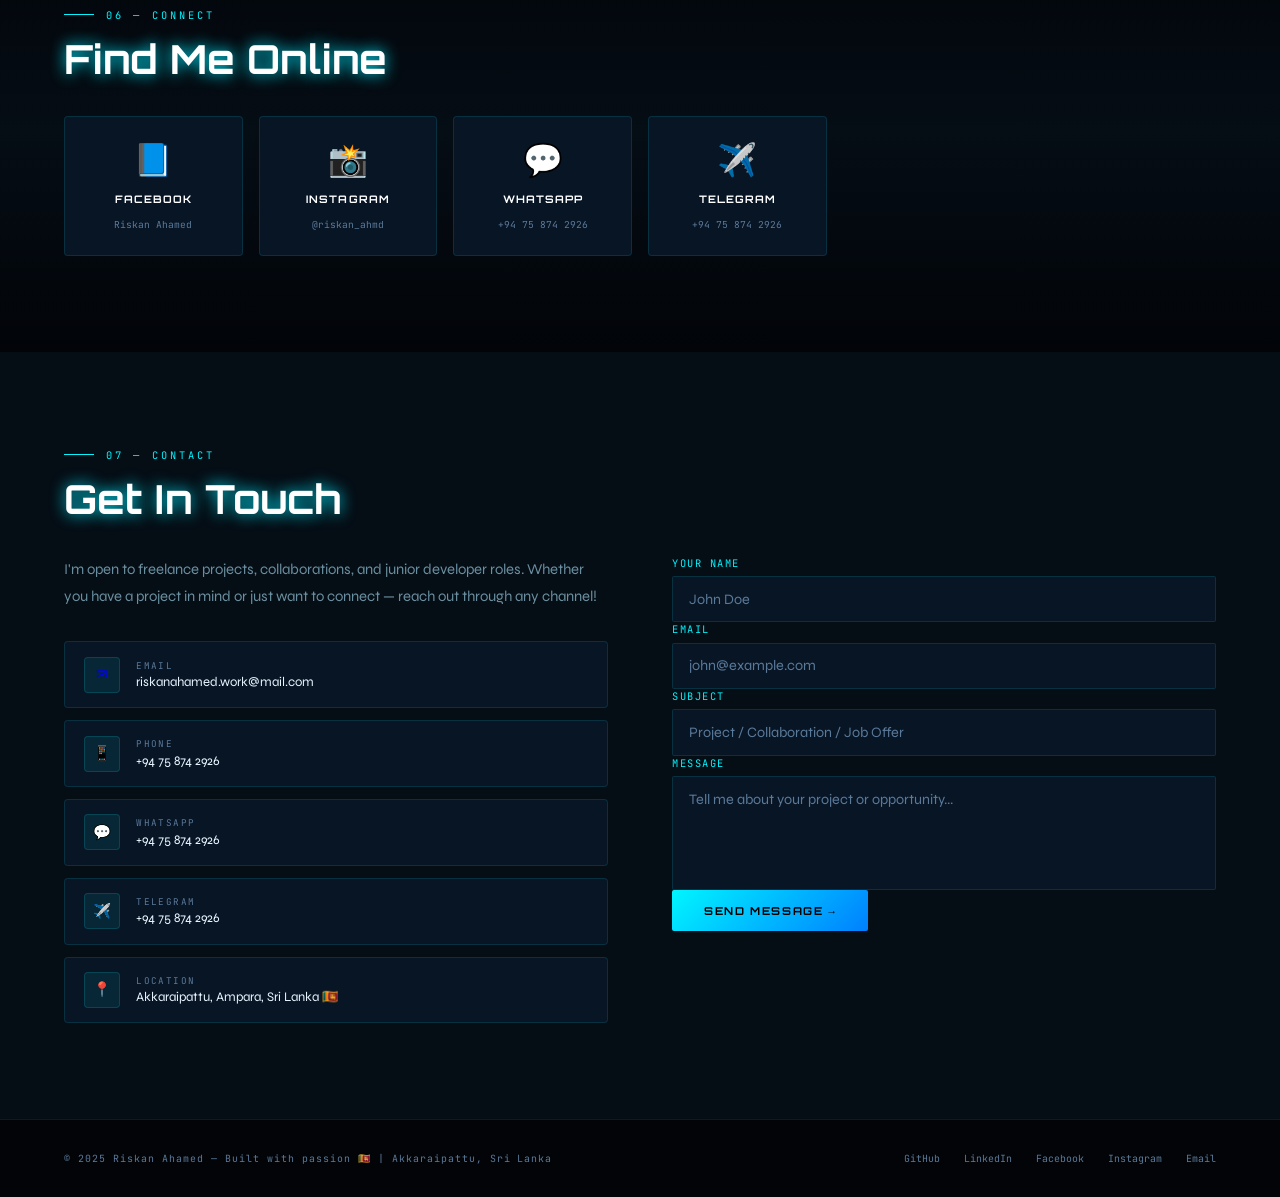
==== commit 906b8f63: "Change link text from 'Beyond The Code' to 'Interests'" ====
--- a/index.html
+++ b/index.html
@@ -20,7 +20,7 @@
   <a href="#home" class="nav-logo">RA.DEV</a>
   <ul class="nav-links">
     <li><a href="#about">About</a></li>
-    <li><a href="#Interests">Beyond The Code</a></li>
+    <li><a href="#Interests">Interests</a></li>
     <li><a href="#skills">Skills</a></li>
     <li><a href="#projects">Projects</a></li>
    <li><a href="#certificates">Certificates</a></li>
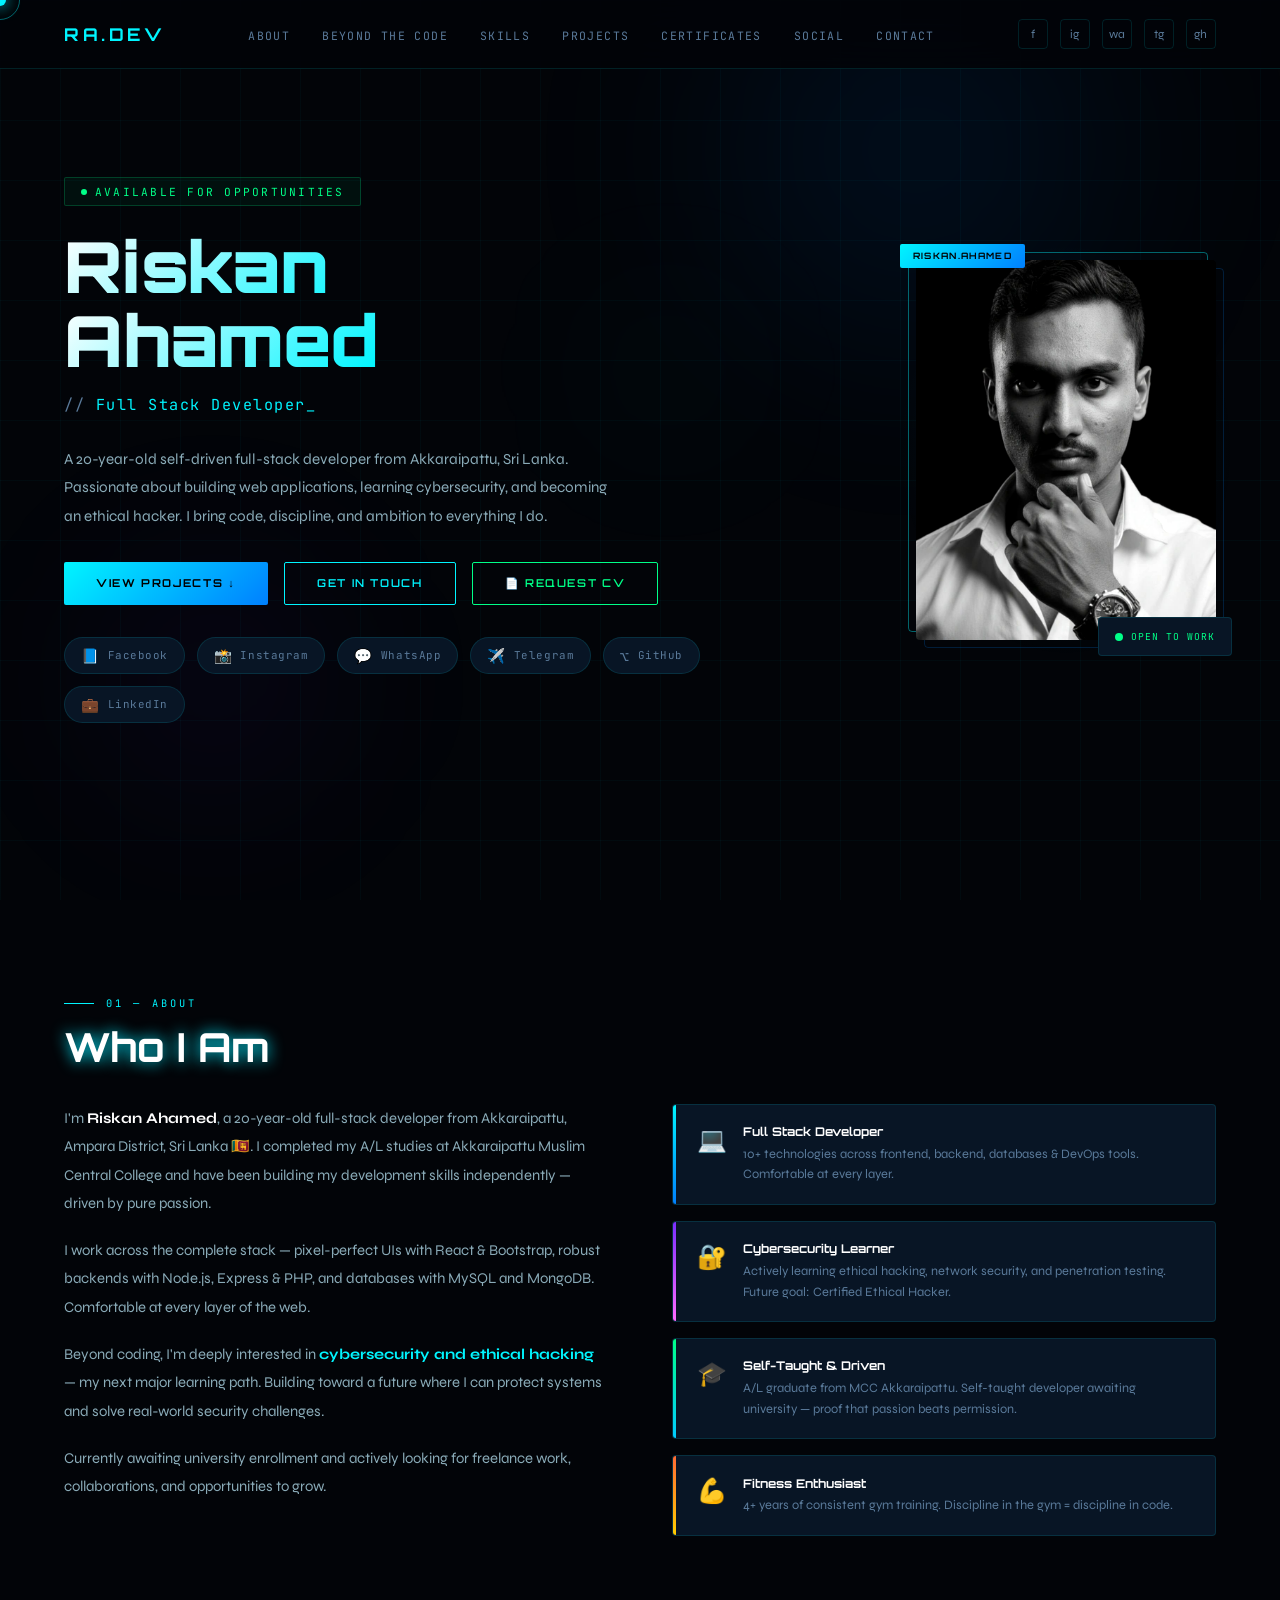
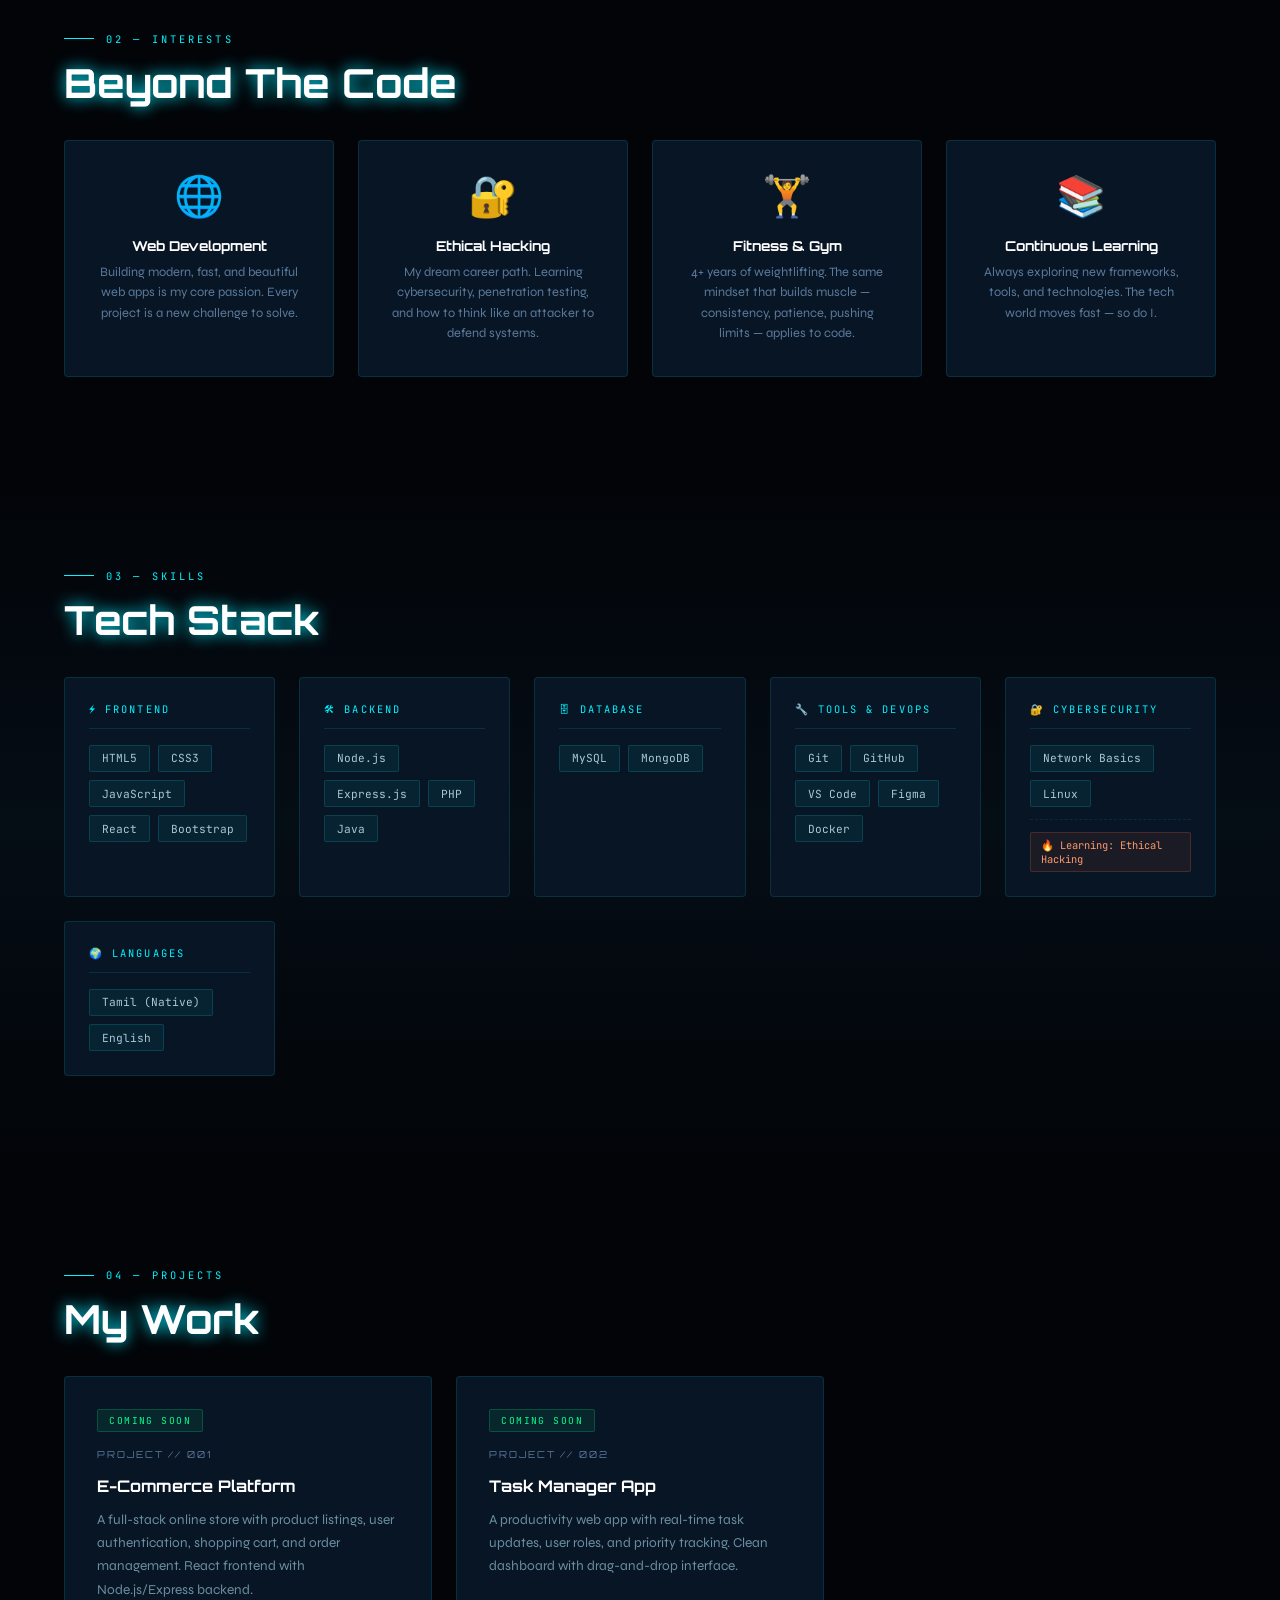
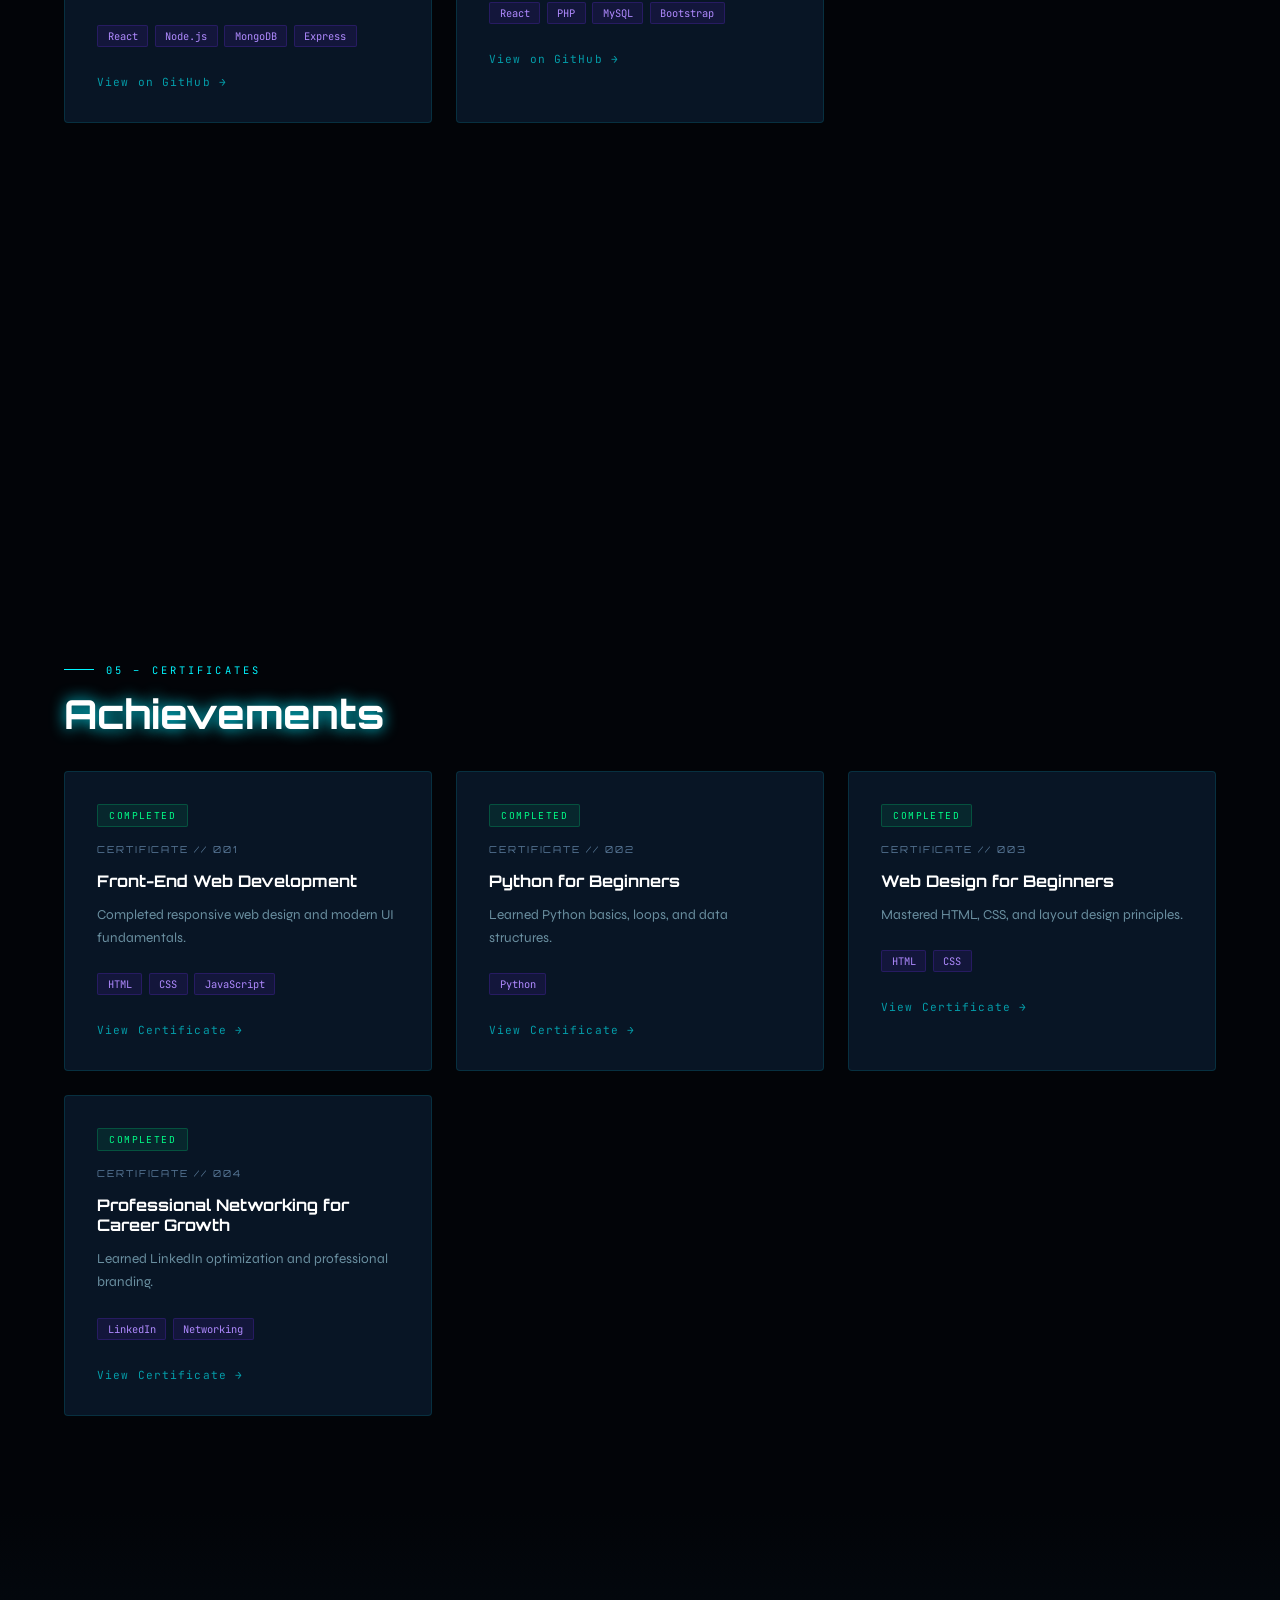
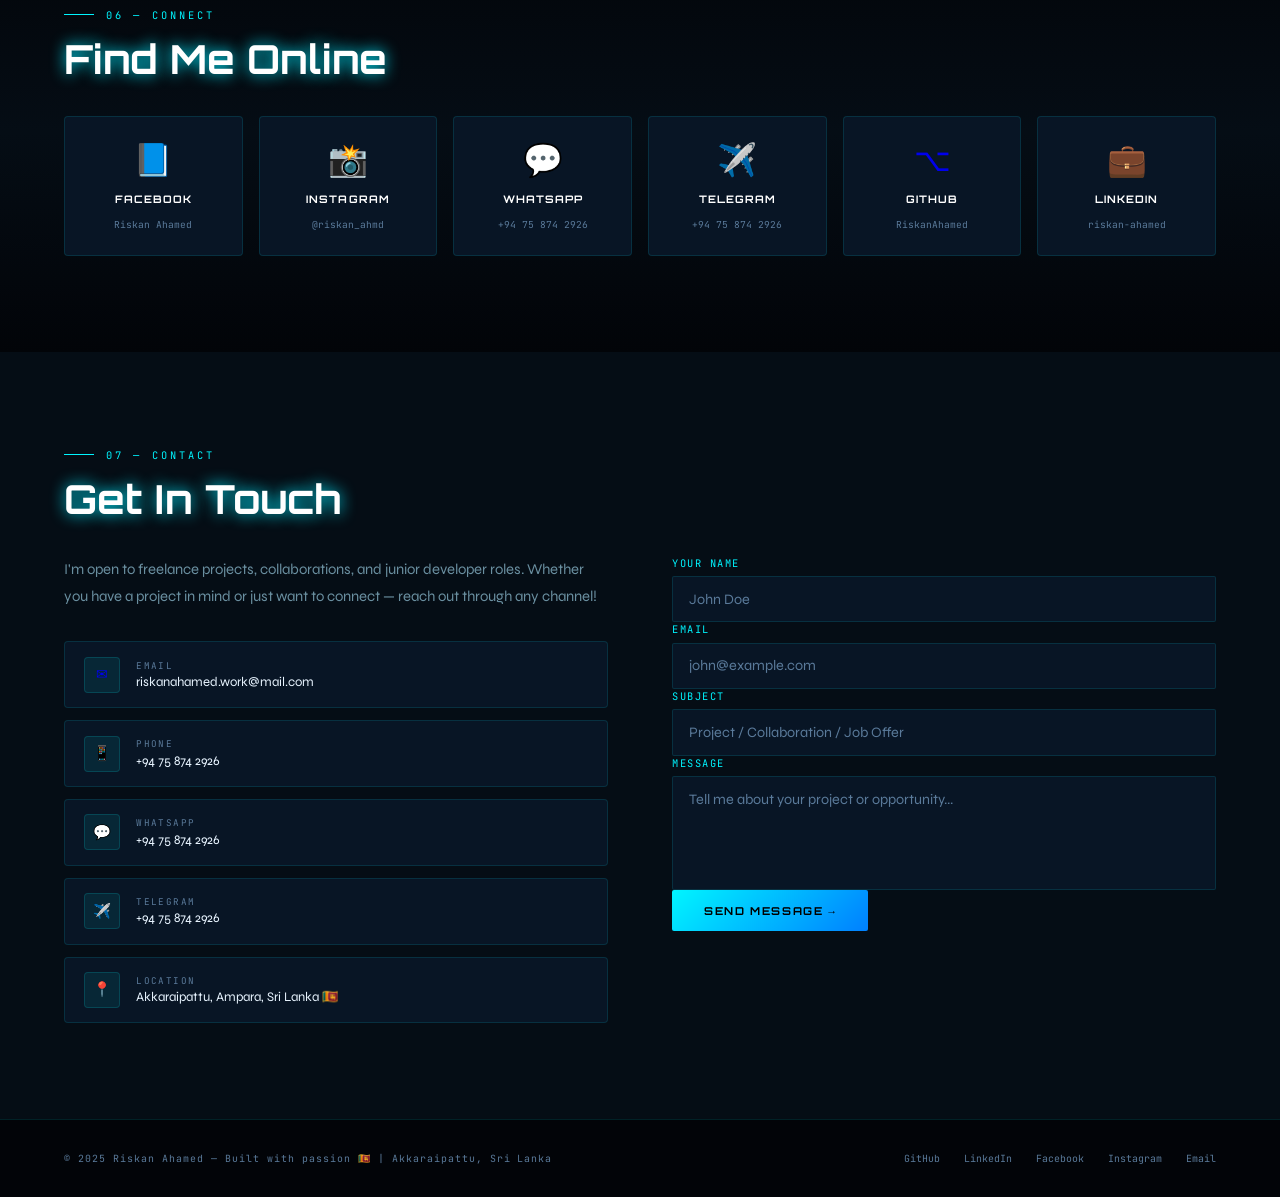
==== commit 1b53b9e6: "Update Interests link to Beyond The Code" ====
--- a/index.html
+++ b/index.html
@@ -20,7 +20,7 @@
   <a href="#home" class="nav-logo">RA.DEV</a>
   <ul class="nav-links">
     <li><a href="#about">About</a></li>
-    <li><a href="#Interests">Interests</a></li>
+    <li><a href="#interests">Beyond The Code</a></li>
     <li><a href="#skills">Skills</a></li>
     <li><a href="#projects">Projects</a></li>
    <li><a href="#certificates">Certificates</a></li>
